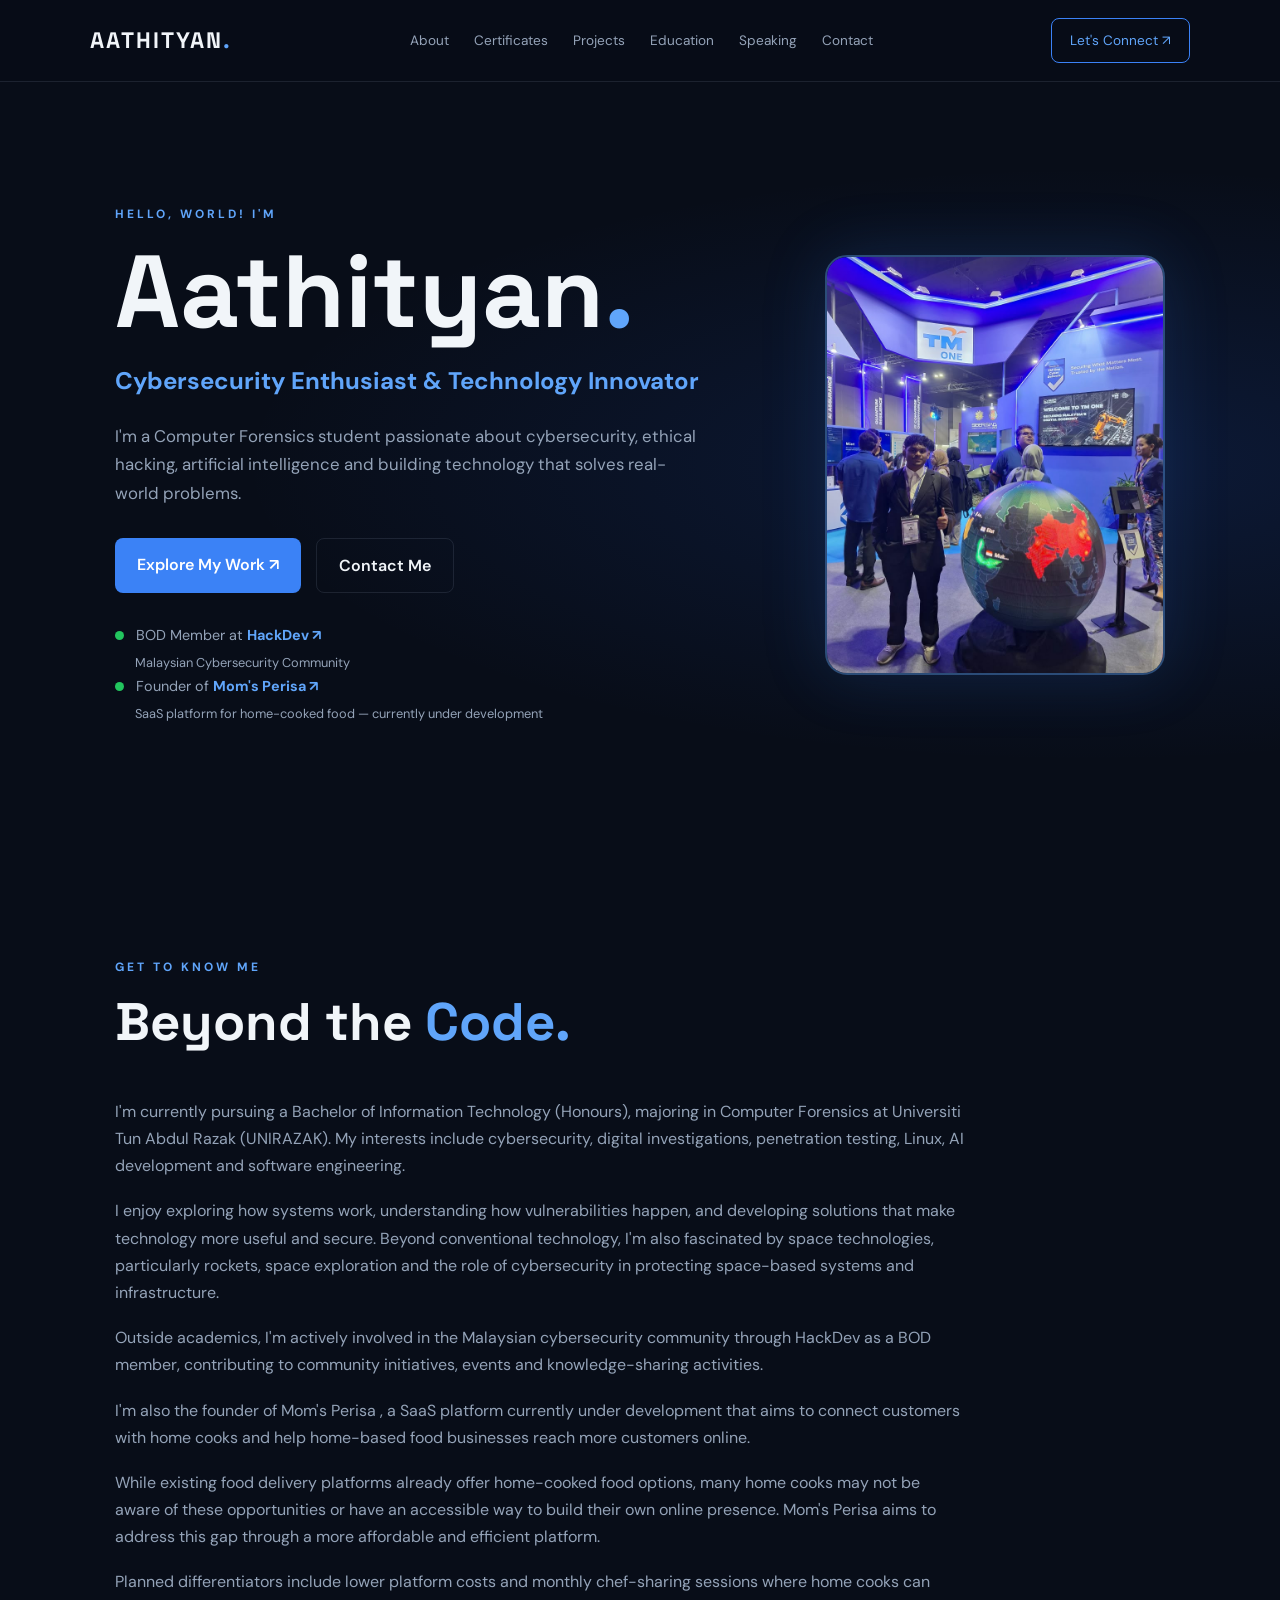
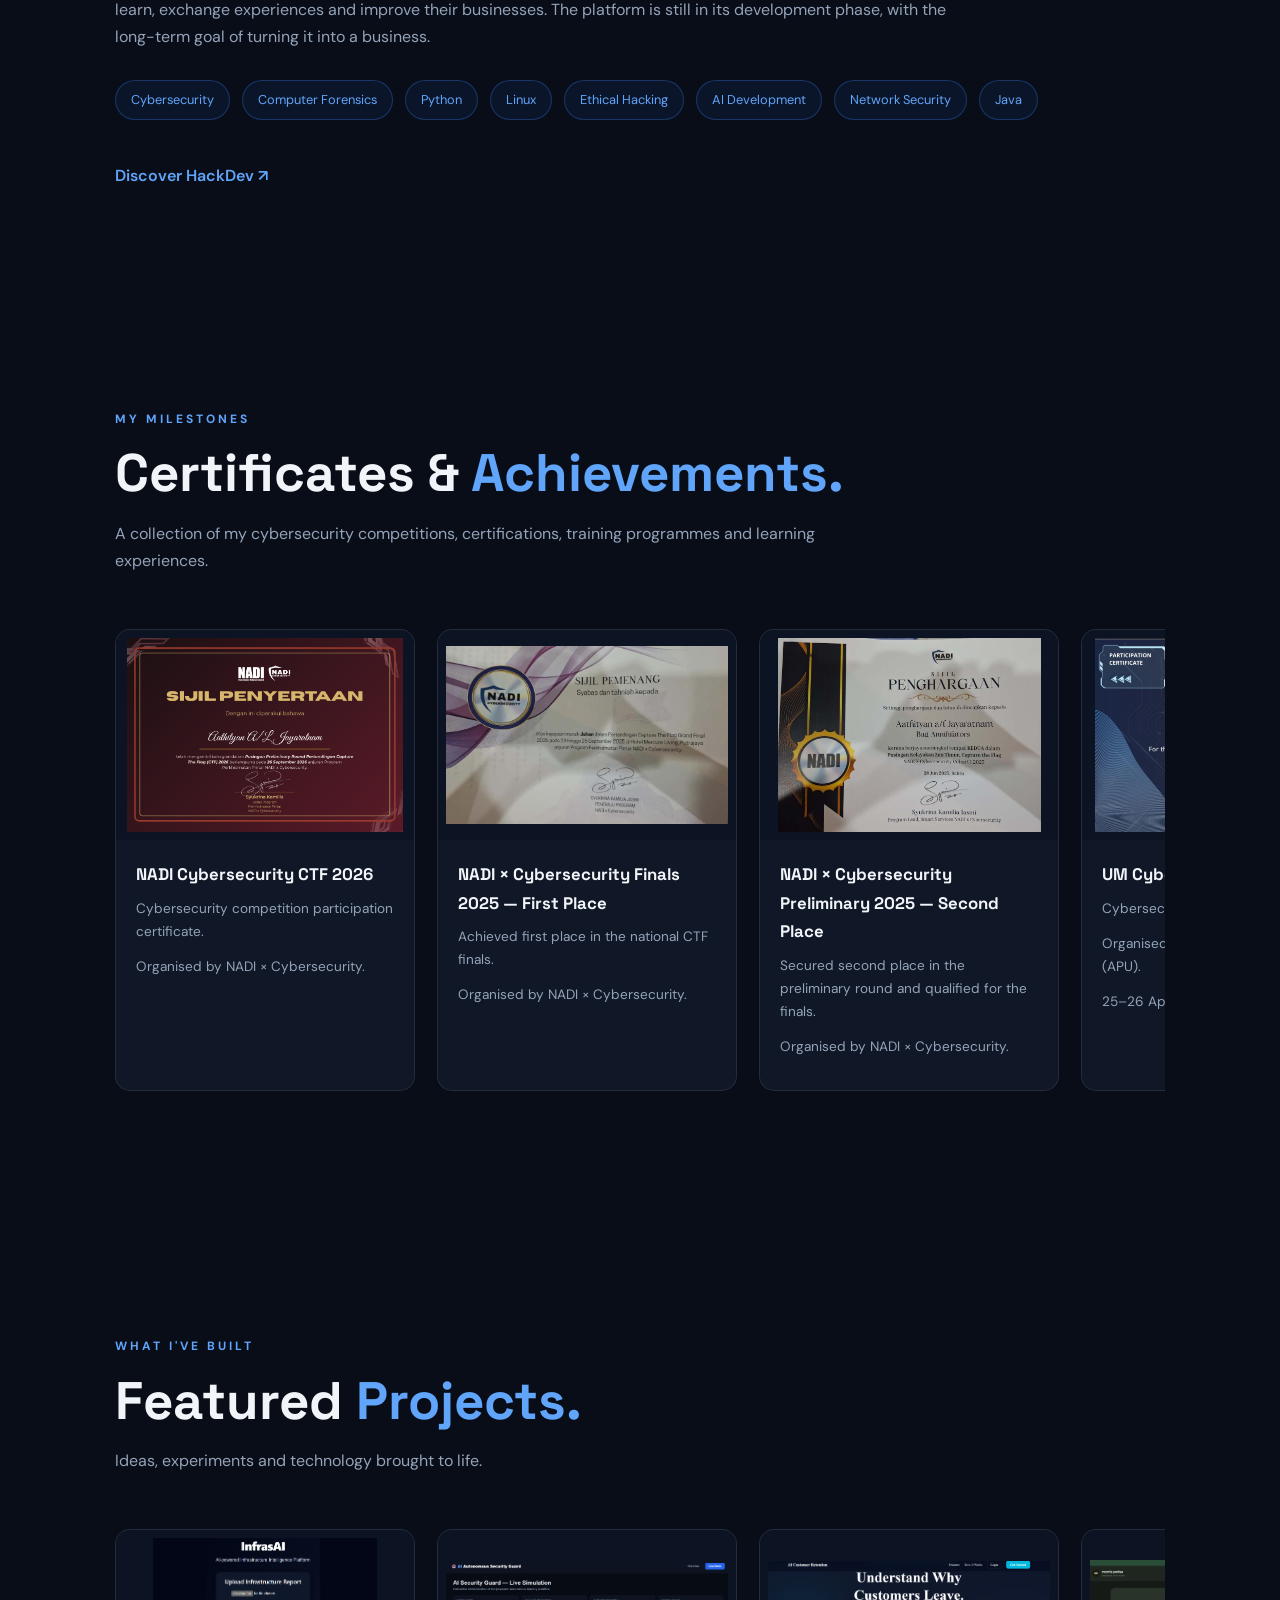
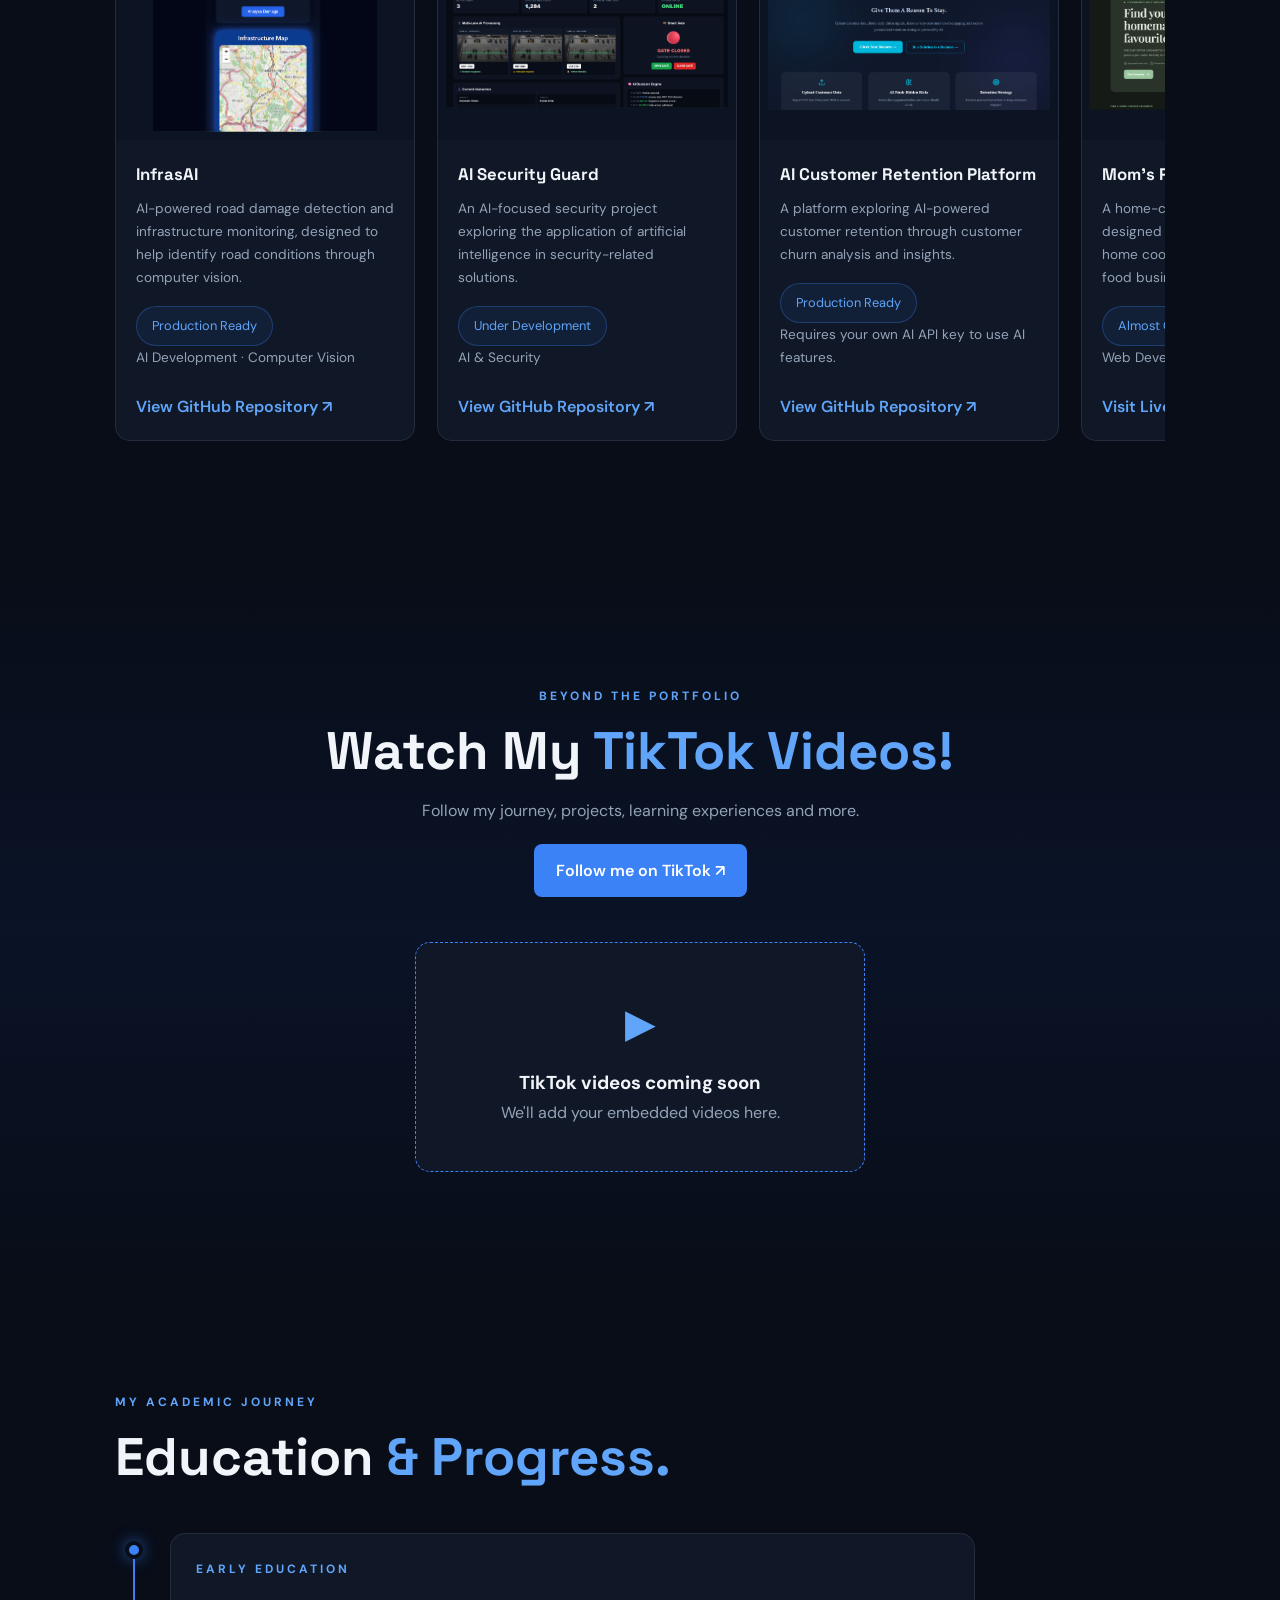
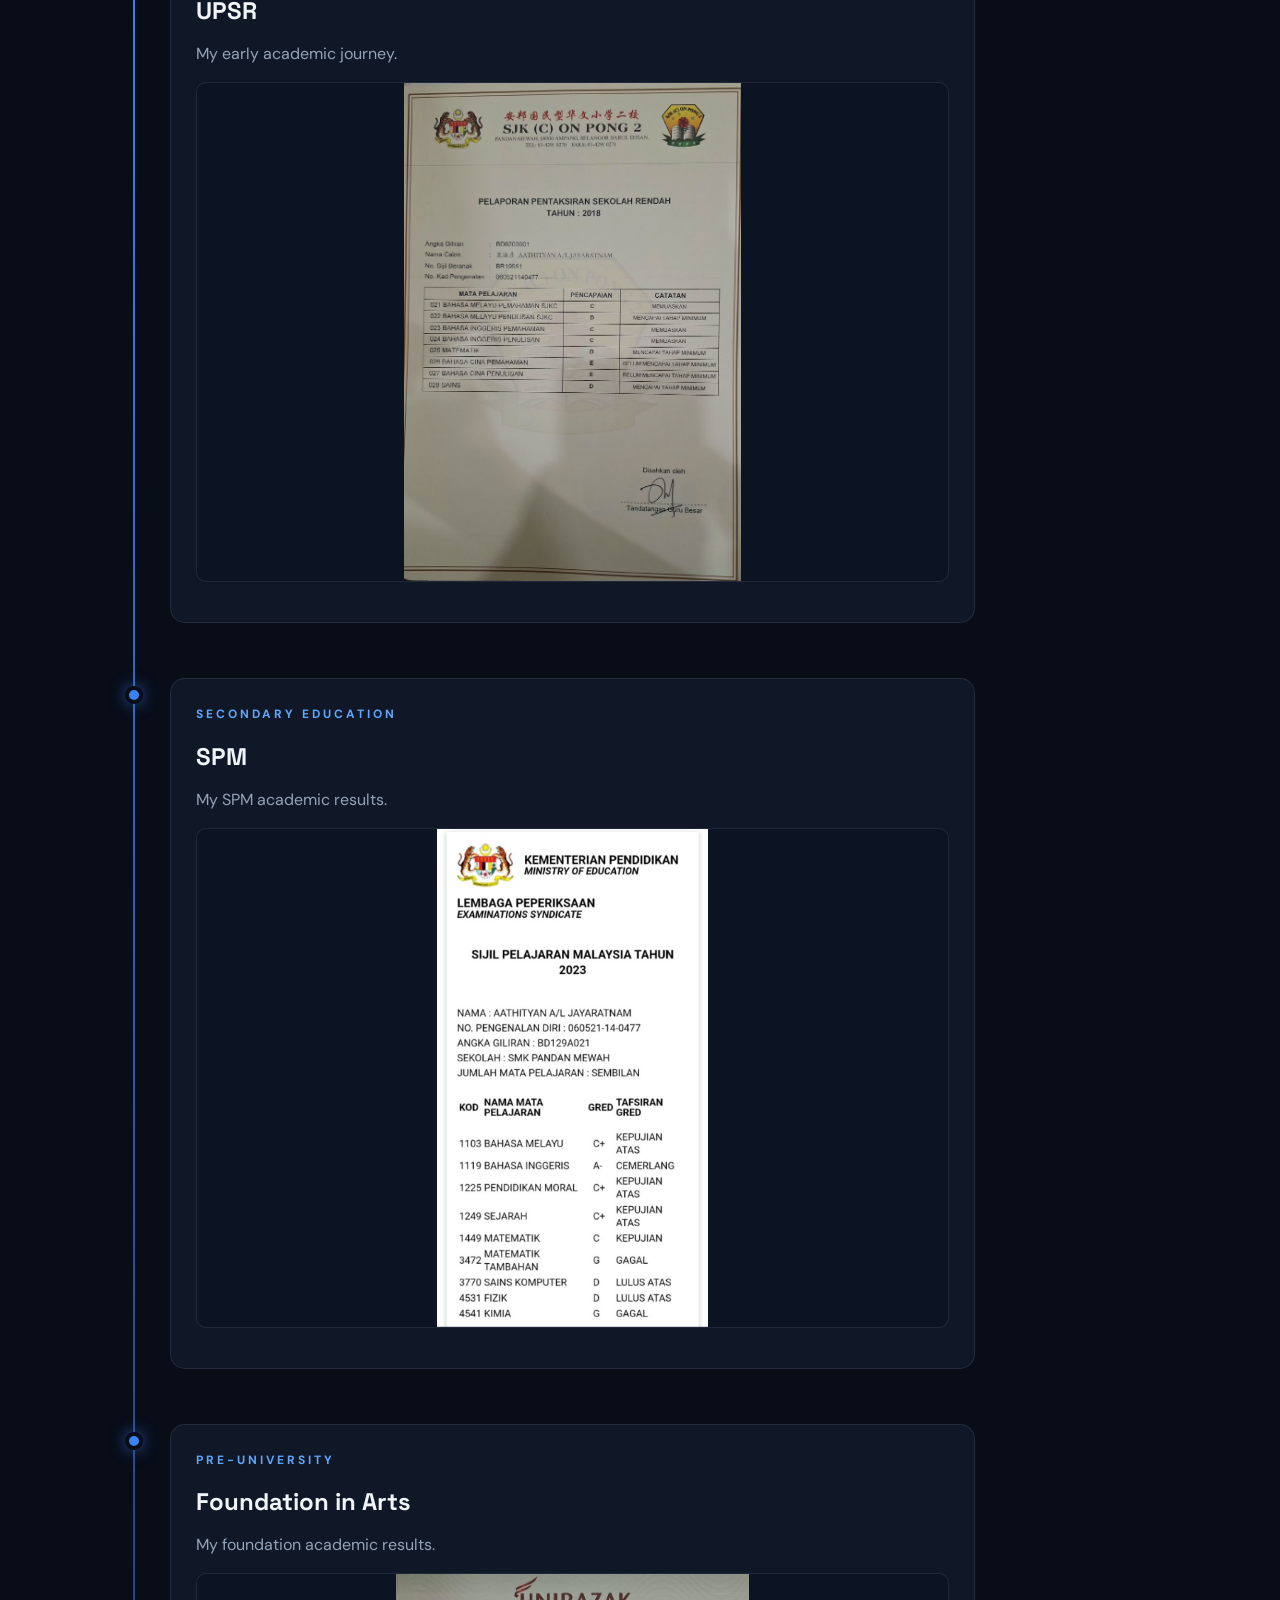
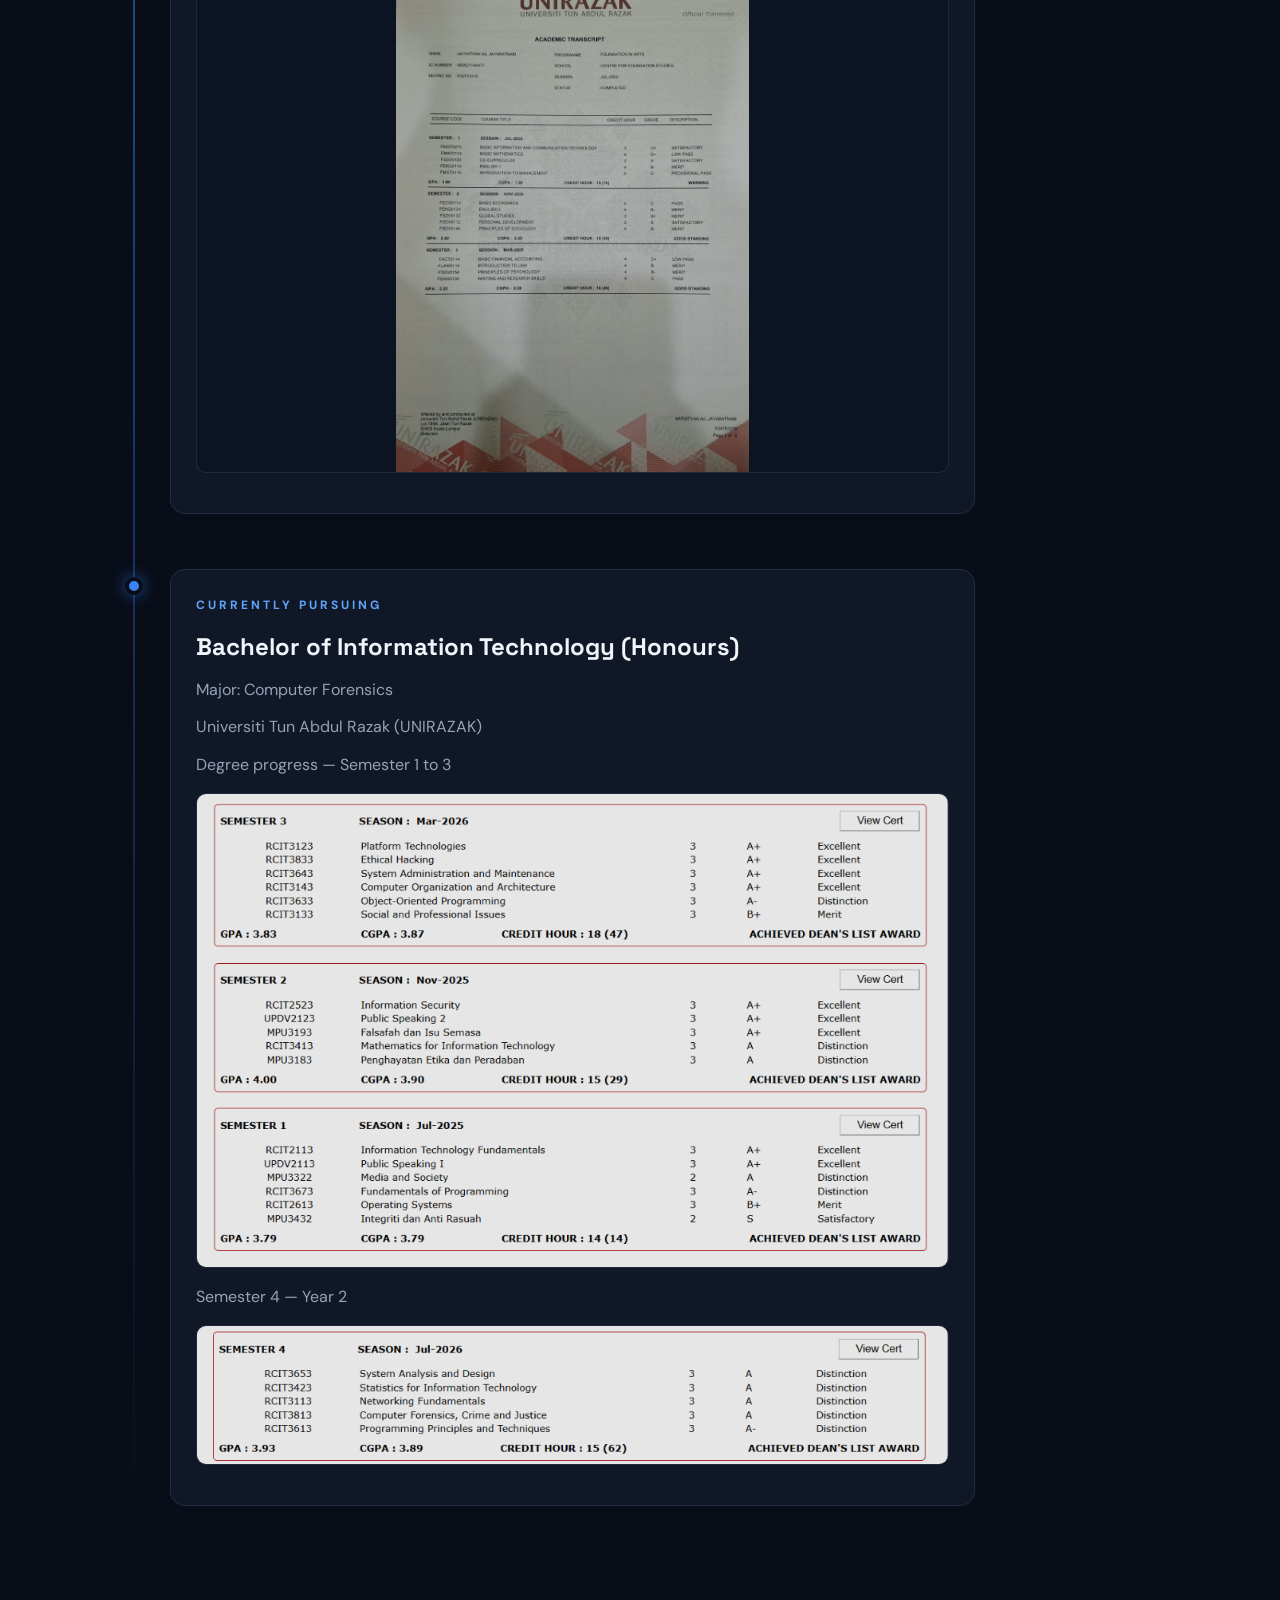
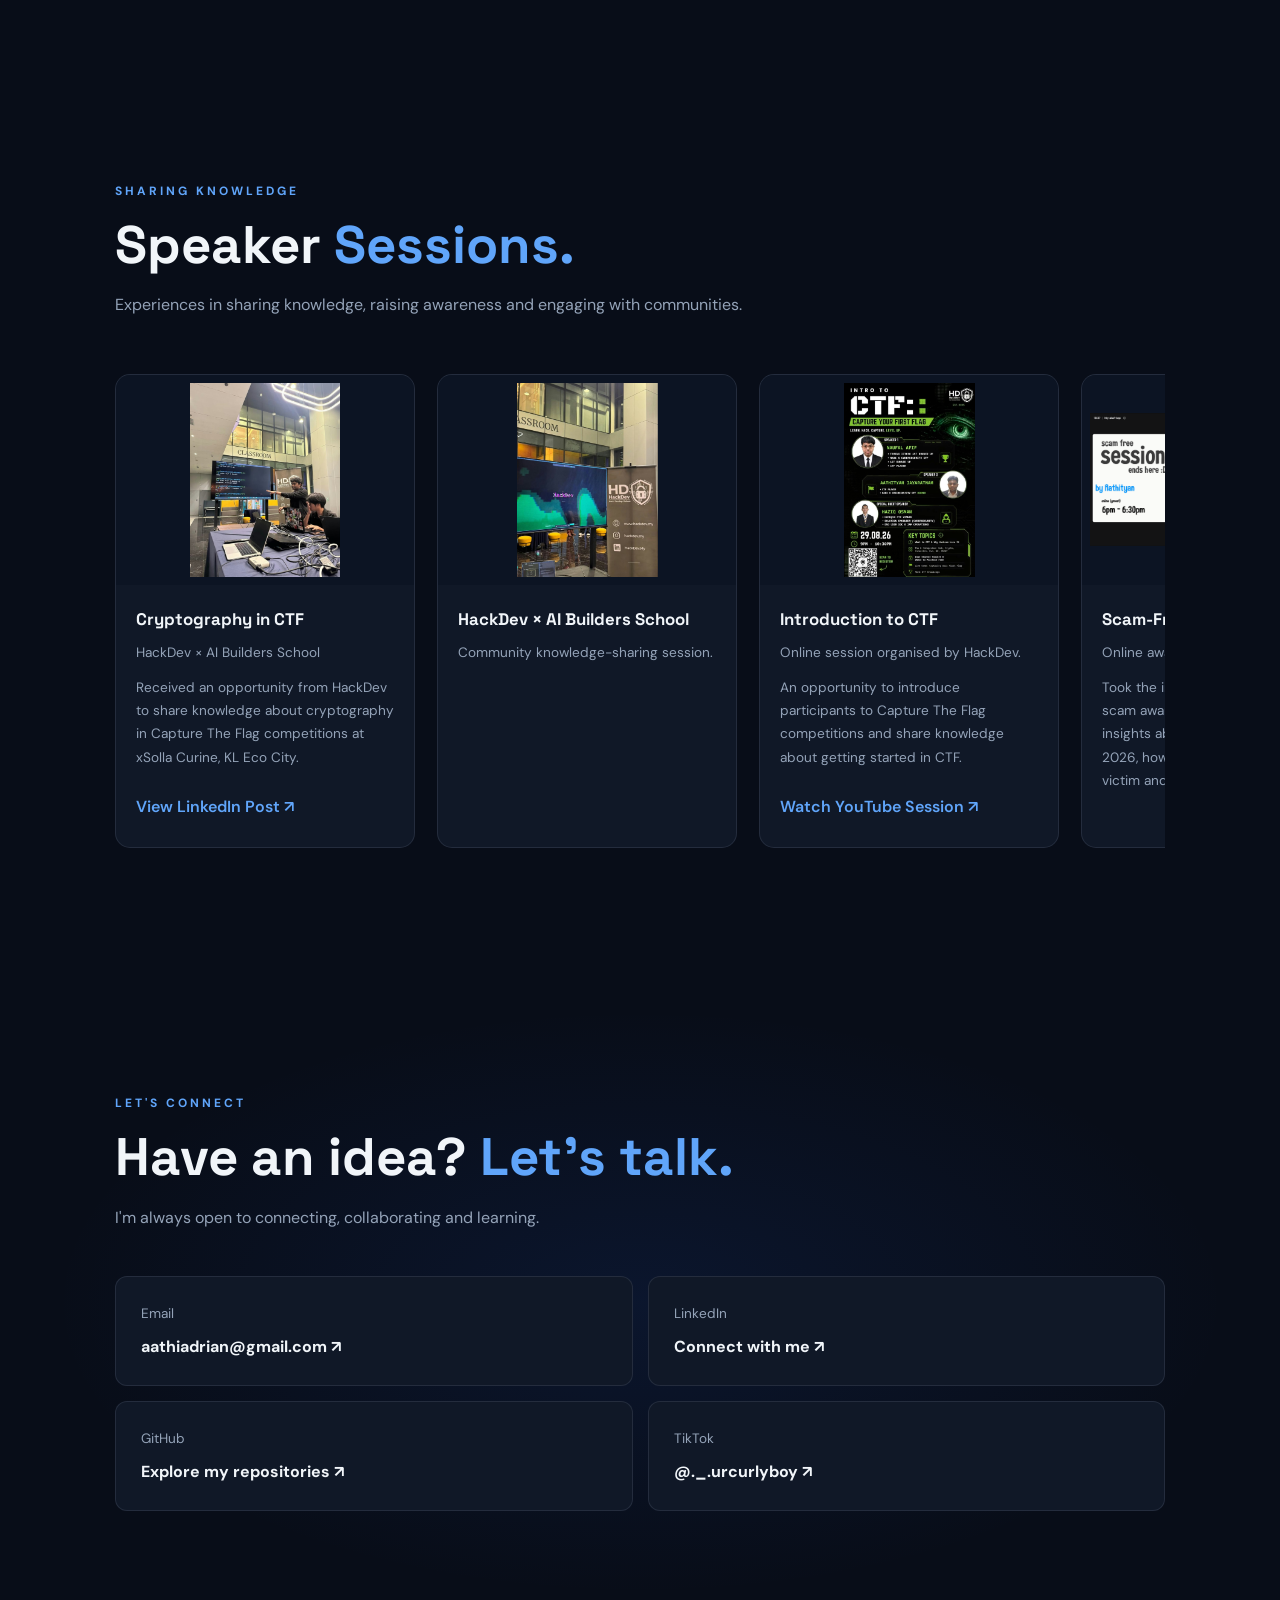
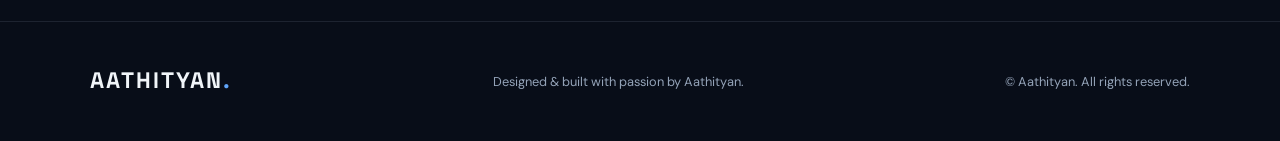
==== index.html @ 8df763b6 "Initial portfolio website" ====
<!DOCTYPE html>
<html lang="en">
<head>
    <meta charset="UTF-8">
    <meta name="viewport" content="width=device-width, initial-scale=1.0">
    <meta name="description" content="Aathityan's personal portfolio — Cybersecurity, Computer Forensics, AI Innovation and Technology.">
    <meta name="author" content="Aathityan">
    <title>Aathityan | Cybersecurity & Technology</title>
    <link rel="stylesheet" href="style.css">
</head>

<body>

<!-- NAVIGATION -->
<header class="navbar">
    <a href="#home" class="logo">AATHITYAN<span>.</span></a>

    <nav>
        <a href="#about">About</a>
        <a href="#certificates">Certificates</a>
        <a href="#projects">Projects</a>
        <a href="#education">Education</a>
        <a href="#speaking">Speaking</a>
        <a href="#contact">Contact</a>
    </nav>

    <a href="#contact" class="nav-button">Let's Connect ↗</a>
</header>

<main>

<!-- HERO SECTION -->
<section id="home" class="hero section">
    <div class="hero-content">
        <p class="eyebrow">HELLO, WORLD! I'M</p>

        <h1>Aathityan<span>.</span></h1>

        <h2>Cybersecurity Enthusiast & Technology Innovator</h2>

        <p class="hero-description">
            I'm a Computer Forensics student passionate about
            cybersecurity, ethical hacking, artificial intelligence
            and building technology that solves real-world problems.
        </p>

        <div class="hero-buttons">
            <a href="#projects" class="button primary">Explore My Work ↗</a>
            <a href="#contact" class="button secondary">Contact Me</a>
        </div>

        <div class="hero-role">
            <span class="status-dot"></span>
            BOD Member at
            <a href="https://hackdev.my/" target="_blank" rel="noopener noreferrer">
                HackDev ↗
            </a>
            <span class="role-description">
                Malaysian Cybersecurity Community
            </span>
        </div>

        <div class="hero-role">
            <span class="status-dot"></span>
            Founder of
            <a href="https://moms-perisa.aathiadrian.workers.dev/"
               target="_blank" rel="noopener noreferrer">
                Mom's Perisa ↗
            </a>
            <span class="role-description">
                SaaS platform for home-cooked food — currently under development
            </span>
        </div>
    </div>

    <div class="hero-image">
        <img
            src="face%20picture/face%20picture.jpeg"
            alt="Portrait of Aathityan"
        >
    </div>
</section>


<!-- ABOUT SECTION -->
<section id="about" class="section">
    <div class="section-heading">
        <p class="eyebrow">GET TO KNOW ME</p>
        <h2>Beyond the <span>Code.</span></h2>
    </div>

    <div class="about-content">
        <p>
            I'm currently pursuing a Bachelor of Information Technology
            (Honours), majoring in Computer Forensics at Universiti Tun
            Abdul Razak (UNIRAZAK). My interests include cybersecurity,
            digital investigations, penetration testing, Linux,
            AI development and software engineering.
        </p>

        <p>
            I enjoy exploring how systems work, understanding how
            vulnerabilities happen, and developing solutions that make
            technology more useful and secure. Beyond conventional
            technology, I'm also fascinated by space technologies,
            particularly rockets, space exploration and the role of
            cybersecurity in protecting space-based systems and
            infrastructure.
        </p>

        <p>
            Outside academics, I'm actively involved in the Malaysian
            cybersecurity community through HackDev as a BOD member,
            contributing to community initiatives, events and
            knowledge-sharing activities.
        </p>

        <p>
            I'm also the founder of
            <a href="https://moms-perisa.aathiadrian.workers.dev/"
               target="_blank" rel="noopener noreferrer">
                Mom's Perisa
            </a>,
            a SaaS platform currently under development that aims to
            connect customers with home cooks and help home-based food
            businesses reach more customers online.
        </p>

        <p>
            While existing food delivery platforms already offer
            home-cooked food options, many home cooks may not be aware
            of these opportunities or have an accessible way to build
            their own online presence. Mom's Perisa aims to address
            this gap through a more affordable and efficient platform.
        </p>

        <p>
            Planned differentiators include lower platform costs and
            monthly chef-sharing sessions where home cooks can learn,
            exchange experiences and improve their businesses.
            The platform is still in its development phase, with the
            long-term goal of turning it into a business.
        </p>
    </div>

    <div class="skills">
        <span>Cybersecurity</span>
        <span>Computer Forensics</span>
        <span>Python</span>
        <span>Linux</span>
        <span>Ethical Hacking</span>
        <span>AI Development</span>
        <span>Network Security</span>
        <span>Java</span>
    </div>

    <a href="https://hackdev.my/" target="_blank"
       rel="noopener noreferrer" class="text-link">
        Discover HackDev ↗
    </a>
</section>


<!-- CERTIFICATES -->
<section id="certificates" class="section">
    <div class="section-heading">
        <p class="eyebrow">MY MILESTONES</p>
        <h2>Certificates & <span>Achievements.</span></h2>
        <p>
            A collection of my cybersecurity competitions,
            certifications, training programmes and learning experiences.
        </p>
    </div>

    <div class="horizontal-track" id="certificate-track">

        <article class="image-card">
            <img src="certificate%20picture/NADI%20Cybersecurity%20CTF%202026.png"
                 alt="NADI Cybersecurity CTF 2026 certificate">
            <div class="card-info">
                <h3>NADI Cybersecurity CTF 2026</h3>
                <p>Cybersecurity competition participation certificate.</p>
                <p>Organised by NADI × Cybersecurity.</p>
            </div>
        </article>

        <article class="image-card">
            <img src="certificate%20picture/CTF%20Finals%20tempat%20Pertama.jpg"
                 alt="NADI Cybersecurity CTF Finals First Place certificate">
            <div class="card-info">
                <h3>NADI × Cybersecurity Finals 2025 — First Place</h3>
                <p>Achieved first place in the national CTF finals.</p>
                <p>Organised by NADI × Cybersecurity.</p>
            </div>
        </article>

        <article class="image-card">
            <img src="certificate%20picture/CTF%20Tempat%20Kedua.jpg"
                 alt="NADI Cybersecurity CTF Preliminary Second Place certificate">
            <div class="card-info">
                <h3>NADI × Cybersecurity Preliminary 2025 — Second Place</h3>
                <p>Secured second place in the preliminary round and qualified for the finals.</p>
                <p>Organised by NADI × Cybersecurity.</p>
            </div>
        </article>

        <article class="image-card">
            <img src="certificate%20picture/UM%20Cysec%20Summit%202026.jpeg"
                 alt="UM Cybersecurity Summit 2026 certificate">
            <div class="card-info">
                <h3>UM Cybersecurity Summit 2026</h3>
                <p>Cybersecurity event participation.</p>
                <p>Organised by Asia Pacific University (APU).</p>
                <p>25–26 April 2026.</p>
            </div>
        </article>

        <article class="image-card">
            <img src="certificate%20picture/HTB%20CTF%202025.png"
                 alt="Hack The Box CTF 2025 certificate">
            <div class="card-info">
                <h3>HTB CTF 2025</h3>
                <p>Participated in the Hack The Box Capture The Flag competition.</p>
                <p><strong>288th place out of 1,014 teams.</strong></p>
            </div>
        </article>

        <article class="image-card">
            <img src="certificate%20picture/SOC%20L1.jpeg"
                 alt="TryHackMe SOC Level 1 certificate">
            <div class="card-info">
                <h3>SOC Level 1</h3>
                <p>Security Operations Centre learning and training.</p>
                <p>SOC Level 1 completion certificate — TryHackMe.</p>
            </div>
        </article>

        <article class="image-card">
            <img src="certificate%20picture/OSINT%20Cert.jpeg"
                 alt="OSINT course certificate">
            <div class="card-info">
                <h3>Open-Source Intelligence (OSINT)</h3>
                <p>OSINT course completion certificate.</p>
                <p>4–5 October 2025.</p>
            </div>
        </article>

        <article class="image-card">
            <img src="certificate%20picture/Java%20Cert.jpeg"
                 alt="Java course completion certificate">
            <div class="card-info">
                <h3>Java Certificate</h3>
                <p>Java programming and software development.</p>
                <p>Course completion — Coursera.</p>
            </div>
        </article>

        <article class="image-card">
            <img src="certificate%20picture/google%20cert.png"
                 alt="Google Fundamentals of Cybersecurity certificate">
            <div class="card-info">
                <h3>Google Fundamentals of Cybersecurity</h3>
                <p>Professional cybersecurity learning achievement.</p>
                <p>Course completion — Coursera.</p>
            </div>
        </article>

        <article class="image-card">
            <img src="certificate%20picture/0xCynx%20APU.jpeg"
                 alt="0xCynx APU certificate">
            <div class="card-info">
                <h3>0xCynx APU</h3>
                <p>Cybersecurity event participation certificate.</p>
                <p>Organised by Asia Pacific University (APU).</p>
            </div>
        </article>

        <article class="image-card">
            <img src="certificate%20picture/0xFunCTF.jpeg"
                 alt="0xFunCTF certificate">
            <div class="card-info">
                <h3>0xFunCTF</h3>
                <p>Capture The Flag event participation certificate.</p>
                <p>Organised by Asia Pacific University (APU).</p>
            </div>
        </article>

        <article class="image-card">
            <img src="certificate%20picture/Eschaton%20CTF.jpeg"
                 alt="Eschaton CTF certificate">
            <div class="card-info">
                <h3>Eschaton CTF</h3>
                <p>Participation in an international Capture The Flag competition.</p>
                <p>Certificate of participation.</p>
            </div>
        </article>

        <article class="image-card">
            <img src="certificate%20picture/On%20Demand%20%28%20masa%20depan%20siber%20%29.png"
                 alt="Masa Depan Siber certificate">
            <div class="card-info">
                <h3>Masa Depan Siber</h3>
                <p>A programme exploring the future of cybersecurity,
                   career opportunities and getting started in the field.</p>
                <p>Organised by NADI × Cybersecurity.</p>
                <p>Certificate of participation.</p>
            </div>
        </article>

        <article class="image-card">
            <img src="certificate%20picture/program%20siri%20siber%20hygiene.png"
                 alt="Siri Siber Hygiene certificate">
            <div class="card-info">
                <h3>Siri Siber Hygiene</h3>
                <p>Cybersecurity awareness and digital hygiene programme.</p>
                <p>Certificate of participation.</p>
            </div>
        </article>

        <article class="image-card">
            <img src="certificate%20picture/Record%20breaking%20contribution.png"
                 alt="Record Breaking Contribution certificate">
            <div class="card-info">
                <h3>Record-Breaking Contribution</h3>
                <p>Recognition for contributing to a record-breaking initiative.</p>
                <p>Organised by AI Malaysia Takeover 2026.</p>
            </div>
        </article>

    </div>
</section>


<!-- PROJECTS -->
<section id="projects" class="section">
    <div class="section-heading">
        <p class="eyebrow">WHAT I'VE BUILT</p>
        <h2>Featured <span>Projects.</span></h2>
        <p>Ideas, experiments and technology brought to life.</p>
    </div>

    <div class="horizontal-track">

        <article class="image-card">
            <img src="projects%20picture/InfrasAI.png"
                 alt="InfrasAI project">
            <div class="card-info">
                <h3>InfrasAI</h3>
                <p>
                    AI-powered road damage detection and infrastructure
                    monitoring, designed to help identify road conditions
                    through computer vision.
                </p>
                <span class="project-tag">Production Ready</span>
                <p>AI Development · Computer Vision</p>
                <a href="https://github.com/Yan0521-dot/InfrasAI"
                   target="_blank" rel="noopener noreferrer"
                   class="text-link">
                    View GitHub Repository ↗
                </a>
            </div>
        </article>

        <article class="image-card">
            <img src="projects%20picture/Ai%20security%20Guard.png"
                 alt="AI Security Guard project">
            <div class="card-info">
                <h3>AI Security Guard</h3>
                <p>
                    An AI-focused security project exploring the
                    application of artificial intelligence in
                    security-related solutions.
                </p>
                <span class="project-tag">Under Development</span>
                <p>AI & Security</p>
                <a href="https://github.com/Yan0521-dot/AI-Autonomous-Security-Guard"
                   target="_blank" rel="noopener noreferrer"
                   class="text-link">
                    View GitHub Repository ↗
                </a>
            </div>
        </article>

        <article class="image-card">
            <img src="projects%20picture/Ai%20Customer%20Retention%20Platform.png"
                 alt="AI Customer Retention Platform">
            <div class="card-info">
                <h3>AI Customer Retention Platform</h3>
                <p>
                    A platform exploring AI-powered customer retention
                    through customer churn analysis and insights.
                </p>
                <span class="project-tag">Production Ready</span>
                <p>Requires your own AI API key to use AI features.</p>
                <a href="https://github.com/Yan0521-dot/ai-customer-retention-platform"
                   target="_blank" rel="noopener noreferrer"
                   class="text-link">
                    View GitHub Repository ↗
                </a>
            </div>
        </article>

        <article class="image-card">
            <img src="projects%20picture/Moms%20Perisa.png"
                 alt="Mom's Perisa project">
            <div class="card-info">
                <h3>Mom's Perisa</h3>
                <p>
                    A home-cooked food marketplace designed to connect
                    customers with home cooks and support home-based
                    food businesses.
                </p>
                <span class="project-tag">Almost Complete</span>
                <p>Web Development · SaaS</p>
                <a href="https://moms-perisa.aathiadrian.workers.dev/"
                   target="_blank" rel="noopener noreferrer"
                   class="text-link">
                    Visit Live Platform ↗
                </a>
            </div>
        </article>

        <article class="image-card">
            <div class="document-preview">PDF DOCUMENT</div>
            <div class="card-info">
                <h3>DDoS Attack & Firewall Mitigation</h3>
                <p>
                    A technical project documenting DDoS attacks,
                    network security concepts and firewall mitigation.
                </p>
                <span class="project-tag">Network Security</span>
                <a href="projects%20picture/ddos%20attack%20and%20firewall%20mitigation.%20by%20yan.pdf"
                   target="_blank" rel="noopener noreferrer"
                   class="text-link">
                    View Document ↗
                </a>
            </div>
        </article>

    </div>
</section>


<!-- TIKTOK -->
<section id="tiktok" class="section tiktok-section">
    <div class="section-heading">
        <p class="eyebrow">BEYOND THE PORTFOLIO</p>
        <h2>Watch My <span>TikTok Videos!</span></h2>
        <p>Follow my journey, projects, learning experiences and more.</p>

        <a href="https://www.tiktok.com/@._.urcurlyboy"
           target="_blank" rel="noopener noreferrer"
           class="button primary">
            Follow me on TikTok ↗
        </a>
    </div>

    <div class="tiktok-grid" id="tiktok-videos">
        <div class="tiktok-placeholder">
            <span>▶</span>
            <h3>TikTok videos coming soon</h3>
            <p>We'll add your embedded videos here.</p>
        </div>
    </div>
</section>


<!-- EDUCATION -->
<section id="education" class="section">
    <div class="section-heading">
        <p class="eyebrow">MY ACADEMIC JOURNEY</p>
        <h2>Education <span>& Progress.</span></h2>
    </div>

    <div class="timeline">

        <article class="timeline-item">
            <div class="timeline-dot"></div>
            <div class="timeline-content">
                <p class="eyebrow">EARLY EDUCATION</p>
                <h3>UPSR</h3>
                <p>My early academic journey.</p>
                <img src="Education%20Progress/UPSR%20grades.jpeg"
                     alt="UPSR grades">
            </div>
        </article>

        <article class="timeline-item">
            <div class="timeline-dot"></div>
            <div class="timeline-content">
                <p class="eyebrow">SECONDARY EDUCATION</p>
                <h3>SPM</h3>
                <p>My SPM academic results.</p>
                <img src="Education%20Progress/SPM%20Grades.png"
                     alt="SPM grades">
            </div>
        </article>

        <article class="timeline-item">
            <div class="timeline-dot"></div>
            <div class="timeline-content">
                <p class="eyebrow">PRE-UNIVERSITY</p>
                <h3>Foundation in Arts</h3>
                <p>My foundation academic results.</p>
                <img src="Education%20Progress/Foundation%20grades.jpeg"
                     alt="Foundation grades">
            </div>
        </article>

        <article class="timeline-item">
            <div class="timeline-dot"></div>
            <div class="timeline-content">
                <p class="eyebrow">CURRENTLY PURSUING</p>
                <h3>Bachelor of Information Technology (Honours)</h3>
                <p>Major: Computer Forensics</p>
                <p>Universiti Tun Abdul Razak (UNIRAZAK)</p>
                <p>Degree progress — Semester 1 to 3</p>
                <img src="Education%20Progress/Sem%201%20-3%20deg.png"
                     alt="Degree semesters 1 to 3 results">
                <p>Semester 4 — Year 2</p>
                <img src="Education%20Progress/Sem%204%20%28%20yr%202%20%29.png"
                     alt="Degree semester 4 progress">
            </div>
        </article>

    </div>
</section>


<!-- SPEAKER SESSIONS -->
<section id="speaking" class="section">
    <div class="section-heading">
        <p class="eyebrow">SHARING KNOWLEDGE</p>
        <h2>Speaker <span>Sessions.</span></h2>
        <p>
            Experiences in sharing knowledge, raising awareness
            and engaging with communities.
        </p>
    </div>

    <div class="horizontal-track">

        <article class="image-card">
            <img src="speaker%20session/cryptography%20in%20CTF%20%28Hackdev%20x%20Ai%20Builders%20School%20%29.jpeg"
                 alt="Cryptography in CTF session">
            <div class="card-info">
                <h3>Cryptography in CTF</h3>
                <p>HackDev × AI Builders School</p>
                <p>
                    Received an opportunity from HackDev to share
                    knowledge about cryptography in Capture The Flag
                    competitions at xSolla Curine, KL Eco City.
                </p>
                <a href="https://lnkd.in/p/gzK___3D"
                   target="_blank" rel="noopener noreferrer"
                   class="text-link">
                    View LinkedIn Post ↗
                </a>
            </div>
        </article>

        <article class="image-card">
            <img src="speaker%20session/Hackdev%20x%20Ai%20Builder%20School.jpeg"
                 alt="HackDev and AI Builders School session">
            <div class="card-info">
                <h3>HackDev × AI Builders School</h3>
                <p>Community knowledge-sharing session.</p>
            </div>
        </article>

        <article class="image-card">
            <img src="speaker%20session/Intro%20to%20CTF%20%28%20Online%20%29.jpeg"
                 alt="Introduction to CTF online session">
            <div class="card-info">
                <h3>Introduction to CTF</h3>
                <p>Online session organised by HackDev.</p>
                <p>
                    An opportunity to introduce participants to
                    Capture The Flag competitions and share knowledge
                    about getting started in CTF.
                </p>
                <a href="https://youtu.be/bYSGMLBQRtk?si=9DRYkhsDu4yK9gC0"
                   target="_blank" rel="noopener noreferrer"
                   class="text-link">
                    Watch YouTube Session ↗
                </a>
            </div>
        </article>

        <article class="image-card">
            <img src="speaker%20session/scam%20free%20session%20%28online%29.png"
                 alt="Scam-Free online awareness session">
            <div class="card-info">
                <h3>Scam-Free Session</h3>
                <p>Online awareness session.</p>
                <p>
                    Took the initiative to organise an online scam
                    awareness programme, sharing insights about
                    AI-powered scams in 2026, how to identify them,
                    avoid falling victim and respond appropriately.
                </p>
            </div>
        </article>

        <article class="image-card">
            <img src="speaker%20session/scam%20free%20session%20%28physical%29.jpeg"
                 alt="Scam-Free physical awareness session">
            <div class="card-info">
                <h3>Scam-Free Session</h3>
                <p>Physical awareness session at UNIRAZAK.</p>
                <p>
                    Took the initiative to conduct a physical scam
                    awareness programme, sharing knowledge about
                    AI-powered scams in 2026, scam prevention
                    and appropriate responses.
                </p>
            </div>
        </article>

    </div>
</section>


<!-- CONTACT -->
<section id="contact" class="section contact-section">
    <div class="section-heading">
        <p class="eyebrow">LET'S CONNECT</p>
        <h2>Have an idea? <span>Let's talk.</span></h2>
        <p>I'm always open to connecting, collaborating and learning.</p>
    </div>

    <div class="contact-links">

        <a href="mailto:aathiadrian@gmail.com" class="contact-card">
            <span>Email</span>
            <strong>aathiadrian@gmail.com ↗</strong>
        </a>

        <a href="https://www.linkedin.com/in/aathityan-jayaratnam-134304288/"
           target="_blank" rel="noopener noreferrer" class="contact-card">
            <span>LinkedIn</span>
            <strong>Connect with me ↗</strong>
        </a>

        <a href="https://github.com/Yan0521-dot"
           target="_blank" rel="noopener noreferrer" class="contact-card">
            <span>GitHub</span>
            <strong>Explore my repositories ↗</strong>
        </a>

        <a href="https://www.tiktok.com/@._.urcurlyboy"
           target="_blank" rel="noopener noreferrer" class="contact-card">
            <span>TikTok</span>
            <strong>@._.urcurlyboy ↗</strong>
        </a>

    </div>
</section>

</main>


<!-- FOOTER -->
<footer>
    <a href="#home" class="logo">AATHITYAN<span>.</span></a>
    <p>Designed & built with passion by Aathityan.</p>
    <p>© <span id="year"></span> Aathityan. All rights reserved.</p>
</footer>

<script src="script.js"></script>

</body>
</html>
---- style.css ----
/* =========================================
   AATHITYAN PORTFOLIO
   Dark Cybersecurity / Technology Theme
========================================= */

@import url('https://fonts.googleapis.com/css2?family=DM+Sans:wght@400;500;600;700&family=Space+Grotesk:wght@400;500;600;700&display=swap');

:root {
    --background: #080d18;
    --surface: #101827;
    --surface-light: #172338;
    --primary: #3b82f6;
    --primary-light: #60a5fa;
    --text: #f1f5f9;
    --muted: #94a3b8;
    --border: rgba(148, 163, 184, 0.15);
}

* {
    margin: 0;
    padding: 0;
    box-sizing: border-box;
    scroll-behavior: smooth;
}

body {
    background: var(--background);
    color: var(--text);
    font-family: 'DM Sans', sans-serif;
    line-height: 1.7;
    overflow-x: hidden;
}

a {
    color: inherit;
    text-decoration: none;
}

img {
    display: block;
    max-width: 100%;
}

::selection {
    background: var(--primary);
    color: white;
}

/* NAVIGATION */

.navbar {
    position: sticky;
    top: 0;
    z-index: 1000;
    display: flex;
    justify-content: space-between;
    align-items: center;
    padding: 18px 7%;
    background: rgba(8, 13, 24, 0.9);
    backdrop-filter: blur(18px);
    border-bottom: 1px solid var(--border);
}

.logo {
    font-family: 'Space Grotesk', sans-serif;
    font-size: 1.4rem;
    font-weight: 700;
    letter-spacing: 2px;
}

.logo span,
.hero h1 span,
.section-heading h2 span {
    color: var(--primary-light);
}

.navbar nav {
    display: flex;
    gap: 25px;
}

.navbar nav a {
    color: var(--muted);
    font-size: 0.85rem;
    transition: 0.3s;
}

.navbar nav a:hover {
    color: var(--primary-light);
}

.nav-button {
    padding: 10px 18px;
    border: 1px solid var(--primary);
    border-radius: 8px;
    color: var(--primary-light);
    font-size: 0.85rem;
    transition: 0.3s;
}

.nav-button:hover {
    background: var(--primary);
    color: white;
}

/* GENERAL SECTIONS */

.section {
    padding: 110px 9%;
    scroll-margin-top: 75px;
}

.section-heading {
    max-width: 750px;
    margin-bottom: 45px;
}

.eyebrow {
    color: var(--primary-light);
    font-size: 0.75rem;
    font-weight: 700;
    letter-spacing: 3px;
    margin-bottom: 12px;
}

.section-heading h2 {
    font-family: 'Space Grotesk', sans-serif;
    font-size: clamp(2rem, 5vw, 3.3rem);
    line-height: 1.2;
    margin-bottom: 15px;
}

.section-heading > p:not(.eyebrow) {
    color: var(--muted);
}

/* HERO */

.hero {
    min-height: 85vh;
    display: flex;
    align-items: center;
    justify-content: space-between;
    gap: 60px;
    background:
        radial-gradient(ellipse at 85% 50%, rgba(37, 99, 235, 0.15), transparent 55%);
}

.hero-content {
    flex: 1;
    max-width: 680px;
}

.hero h1 {
    font-family: 'Space Grotesk', sans-serif;
    font-size: clamp(3.5rem, 8vw, 6.5rem);
    line-height: 1.1;
    margin: 12px 0;
}

.hero h2 {
    font-size: clamp(1.1rem, 2vw, 1.5rem);
    color: var(--primary-light);
    margin-bottom: 20px;
}

.hero-description {
    color: var(--muted);
    max-width: 590px;
    font-size: 1.05rem;
}

.hero-buttons {
    display: flex;
    gap: 15px;
    margin: 30px 0;
    flex-wrap: wrap;
}

.button {
    display: inline-block;
    padding: 13px 22px;
    border-radius: 8px;
    font-weight: 600;
    transition: 0.3s;
}

.button:hover {
    transform: translateY(-3px);
}

.button.primary {
    background: var(--primary);
    color: white;
}

.button.primary:hover {
    background: #2563eb;
    box-shadow: 0 8px 25px rgba(59, 130, 246, 0.3);
}

.button.secondary {
    border: 1px solid var(--border);
    color: var(--text);
}

.button.secondary:hover {
    border-color: var(--primary);
}

.hero-role {
    color: var(--muted);
    font-size: 0.9rem;
}

.hero-role a {
    color: var(--primary-light);
    font-weight: 700;
}

.status-dot {
    display: inline-block;
    width: 9px;
    height: 9px;
    background: #22c55e;
    border-radius: 50%;
    margin-right: 8px;
}

.role-description {
    display: block;
    margin: 5px 0 0 20px;
    font-size: 0.8rem;
}

.hero-image {
    flex: 0 0 340px;
    height: 420px;
    border-radius: 22px;
    overflow: hidden;
    border: 2px solid rgba(96, 165, 250, 0.4);
    box-shadow: 0 0 65px rgba(59, 130, 246, 0.17);
}

.hero-image img {
    width: 100%;
    height: 100%;
    object-fit: cover;
    object-position: center;
}

/* ABOUT */

.about-content {
    max-width: 850px;
    color: var(--muted);
}

.about-content p {
    margin-bottom: 18px;
}

.skills {
    display: flex;
    flex-wrap: wrap;
    gap: 12px;
    margin: 30px 0;
}

.skills span,
.project-tag {
    display: inline-block;
    padding: 8px 15px;
    border: 1px solid rgba(59, 130, 246, 0.3);
    background: rgba(59, 130, 246, 0.08);
    color: var(--primary-light);
    border-radius: 30px;
    font-size: 0.8rem;
}

.text-link {
    display: inline-block;
    margin-top: 12px;
    color: var(--primary-light);
    font-weight: 600;
}

.text-link:hover {
    color: white;
}

/* HORIZONTAL CARDS */

.horizontal-track {
    display: flex;
    gap: 22px;
    overflow-x: auto;
    padding: 10px 4px 25px;
    scroll-snap-type: x mandatory;
    scrollbar-width: thin;
    scrollbar-color: var(--primary) var(--surface);
}

.horizontal-track::-webkit-scrollbar {
    height: 7px;
}

.horizontal-track::-webkit-scrollbar-track {
    background: var(--surface);
    border-radius: 10px;
}

.horizontal-track::-webkit-scrollbar-thumb {
    background: var(--primary);
    border-radius: 10px;
}

.image-card {
    flex: 0 0 300px;
    background: var(--surface);
    border: 1px solid var(--border);
    border-radius: 15px;
    overflow: hidden;
    scroll-snap-align: start;
    transition: transform 0.3s, border-color 0.3s, box-shadow 0.3s;
}

.image-card:hover {
    transform: translateY(-7px);
    border-color: var(--primary);
    box-shadow: 0 12px 30px rgba(0, 0, 0, 0.25);
}

.image-card > img {
    width: 100%;
    height: 210px;
    object-fit: contain;
    background: #0c1423;
    padding: 8px;
}

.card-info {
    padding: 20px;
}

.card-info h3 {
    font-family: 'Space Grotesk', sans-serif;
    font-size: 1.05rem;
    margin-bottom: 8px;
}

.card-info p {
    color: var(--muted);
    font-size: 0.85rem;
    margin-bottom: 12px;
}

.card-info .project-tag {
    margin-top: 5px;
}

.document-preview {
    height: 210px;
    display: grid;
    place-items: center;
    background: linear-gradient(135deg, #142443, #0c1423);
    color: var(--primary-light);
    font-weight: 700;
    letter-spacing: 3px;
}

/* EDUCATION TIMELINE */

.timeline {
    position: relative;
    max-width: 850px;
    margin-left: 10px;
}

.timeline::before {
    content: '';
    position: absolute;
    left: 8px;
    top: 10px;
    bottom: 15px;
    width: 2px;
    background: linear-gradient(var(--primary), transparent);
}

.timeline-item {
    position: relative;
    padding-left: 45px;
    padding-bottom: 55px;
}

.timeline-dot {
    position: absolute;
    left: 0;
    top: 8px;
    width: 18px;
    height: 18px;
    background: var(--primary);
    border: 4px solid var(--background);
    border-radius: 50%;
    box-shadow: 0 0 15px rgba(59, 130, 246, 0.6);
}

.timeline-content {
    padding: 25px;
    background: var(--surface);
    border: 1px solid var(--border);
    border-radius: 15px;
}

.timeline-content h3 {
    font-family: 'Space Grotesk', sans-serif;
    font-size: 1.5rem;
    margin-bottom: 8px;
}

.timeline-content > p:not(.eyebrow) {
    color: var(--muted);
    margin-bottom: 10px;
}

.timeline-content img {
    width: 100%;
    max-height: 500px;
    object-fit: contain;
    background: #0c1423;
    border-radius: 10px;
    margin: 15px 0;
    border: 1px solid var(--border);
}

/* TIKTOK */

.tiktok-section {
    background: linear-gradient(180deg, transparent, rgba(37, 99, 235, 0.07), transparent);
}

.tiktok-section .section-heading {
    text-align: center;
    margin-left: auto;
    margin-right: auto;
}

.tiktok-section .button {
    margin-top: 20px;
}

.tiktok-grid {
    display: flex;
    justify-content: center;
}

.tiktok-placeholder {
    width: 100%;
    max-width: 450px;
    min-height: 230px;
    display: flex;
    flex-direction: column;
    justify-content: center;
    align-items: center;
    background: var(--surface);
    border: 1px dashed var(--primary);
    border-radius: 15px;
    text-align: center;
    padding: 30px;
}

.tiktok-placeholder span {
    color: var(--primary-light);
    font-size: 2.5rem;
    margin-bottom: 10px;
}

.tiktok-placeholder p {
    color: var(--muted);
}

/* CONTACT */

.contact-section {
    background: radial-gradient(ellipse at center, rgba(37, 99, 235, 0.1), transparent 65%);
}

.contact-links {
    display: grid;
    grid-template-columns: repeat(2, minmax(0, 1fr));
    gap: 15px;
}

.contact-card {
    padding: 25px;
    display: flex;
    flex-direction: column;
    background: var(--surface);
    border: 1px solid var(--border);
    border-radius: 12px;
    transition: 0.3s;
}

.contact-card:hover {
    border-color: var(--primary);
    transform: translateY(-4px);
}

.contact-card span {
    color: var(--muted);
    font-size: 0.85rem;
}

.contact-card strong {
    margin-top: 8px;
    font-size: 1rem;
    overflow-wrap: anywhere;
}

/* FOOTER */

footer {
    padding: 40px 7%;
    display: flex;
    justify-content: space-between;
    align-items: center;
    gap: 20px;
    flex-wrap: wrap;
    border-top: 1px solid var(--border);
}

footer p {
    color: var(--muted);
    font-size: 0.8rem;
}

/* RESPONSIVE DESIGN */

@media (max-width: 1000px) {
    .navbar nav {
        gap: 12px;
    }

    .hero {
        gap: 30px;
    }

    .hero-image {
        flex-basis: 280px;
        height: 360px;
    }
}

@media (max-width: 760px) {
    .navbar {
        padding: 15px 5%;
        flex-wrap: wrap;
        gap: 12px;
    }

    .navbar nav {
        order: 3;
        width: 100%;
        overflow-x: auto;
        padding: 8px 0;
    }

    .navbar nav a {
        white-space: nowrap;
    }

    .nav-button {
        font-size: 0.75rem;
    }

    .section {
        padding: 75px 6%;
    }

    .hero {
        min-height: auto;
        flex-direction: column-reverse;
        align-items: flex-start;
        padding-top: 65px;
    }

    .hero-image {
        flex: none;
        width: min(100%, 310px);
        height: 350px;
        align-self: center;
    }

    .hero h1 {
        font-size: 3.7rem;
    }

    .image-card {
        flex-basis: 270px;
    }

    .contact-links {
        grid-template-columns: 1fr;
    }

    footer {
        flex-direction: column;
        align-items: flex-start;
    }
}

@media (max-width: 400px) {
    .hero h1 {
        font-size: 3rem;
    }

    .hero-image {
        height: 290px;
    }

    .image-card {
        flex-basis: 245px;
    }
}

/* ACCESSIBILITY */

@media (prefers-reduced-motion: reduce) {
    *,
    *::before,
    *::after {
        scroll-behavior: auto !important;
        transition-duration: 0.01ms !important;
        animation-duration: 0.01ms !important;
    }
}
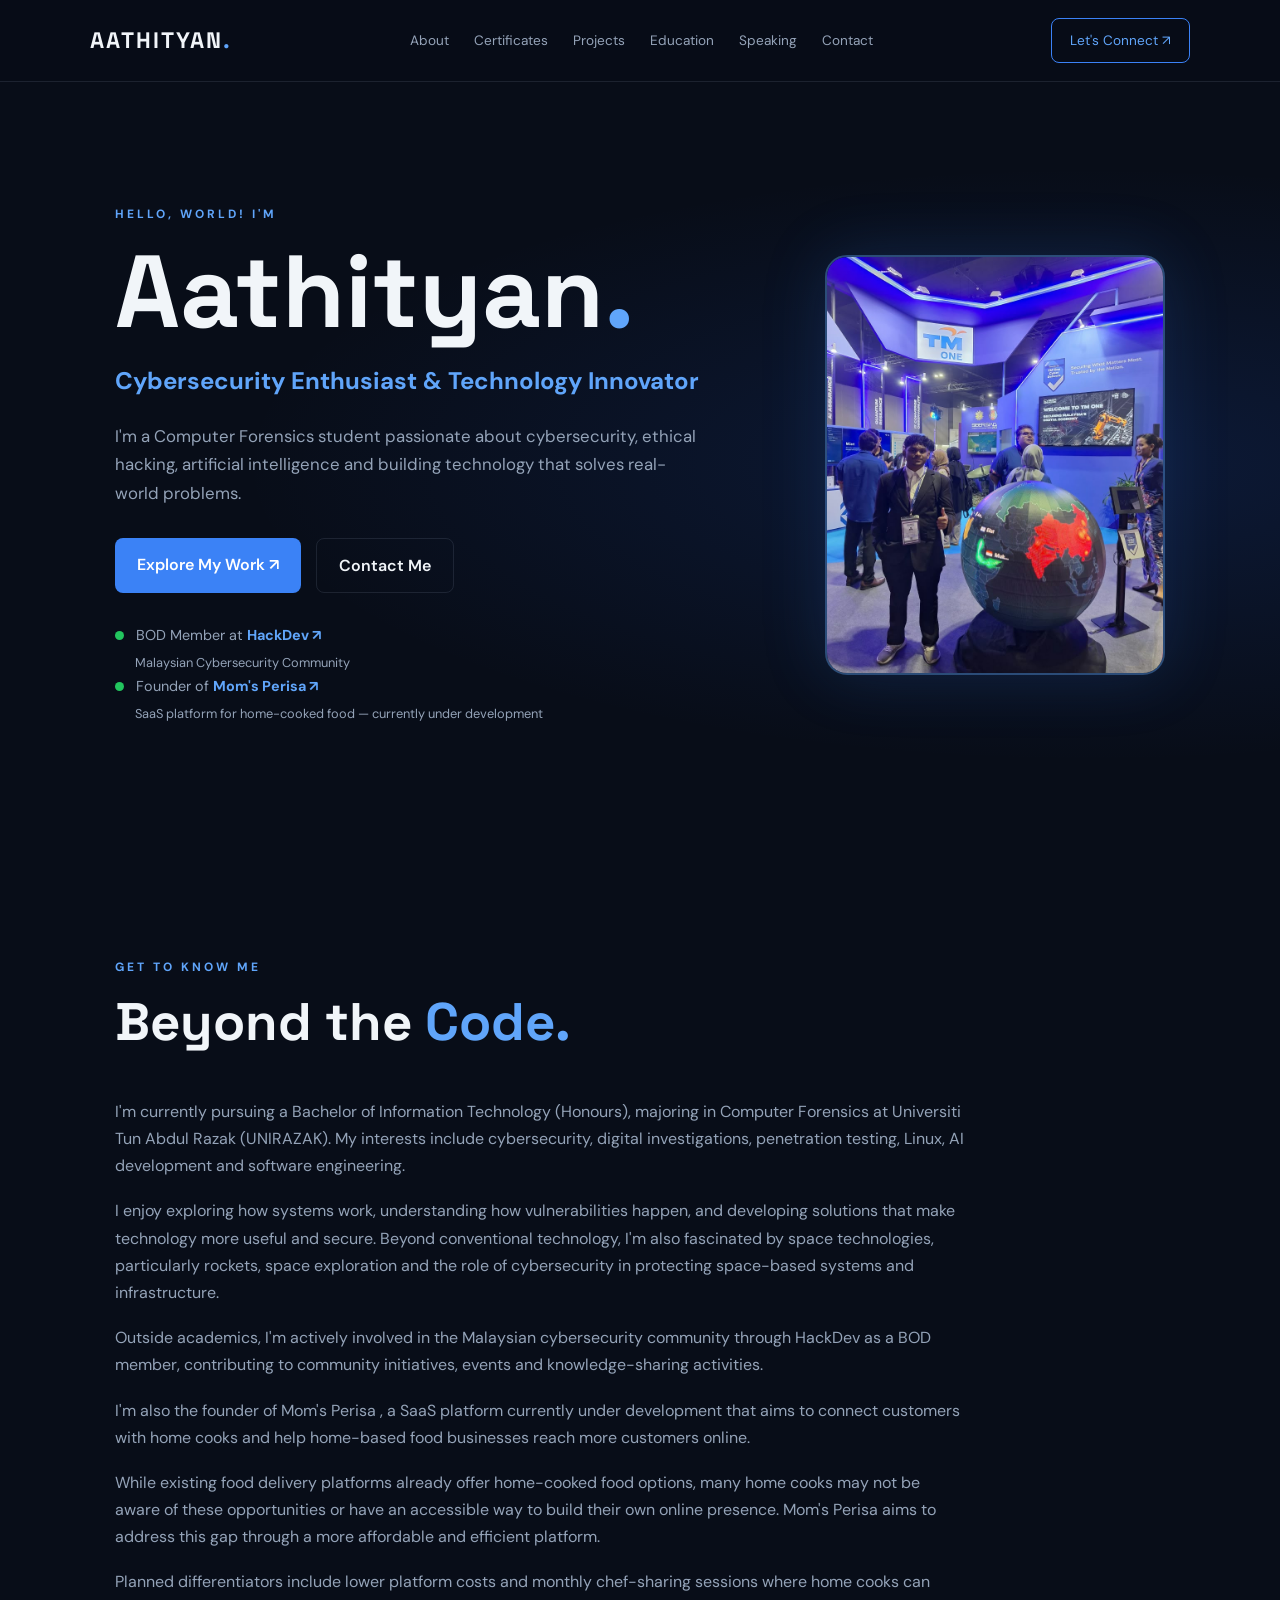
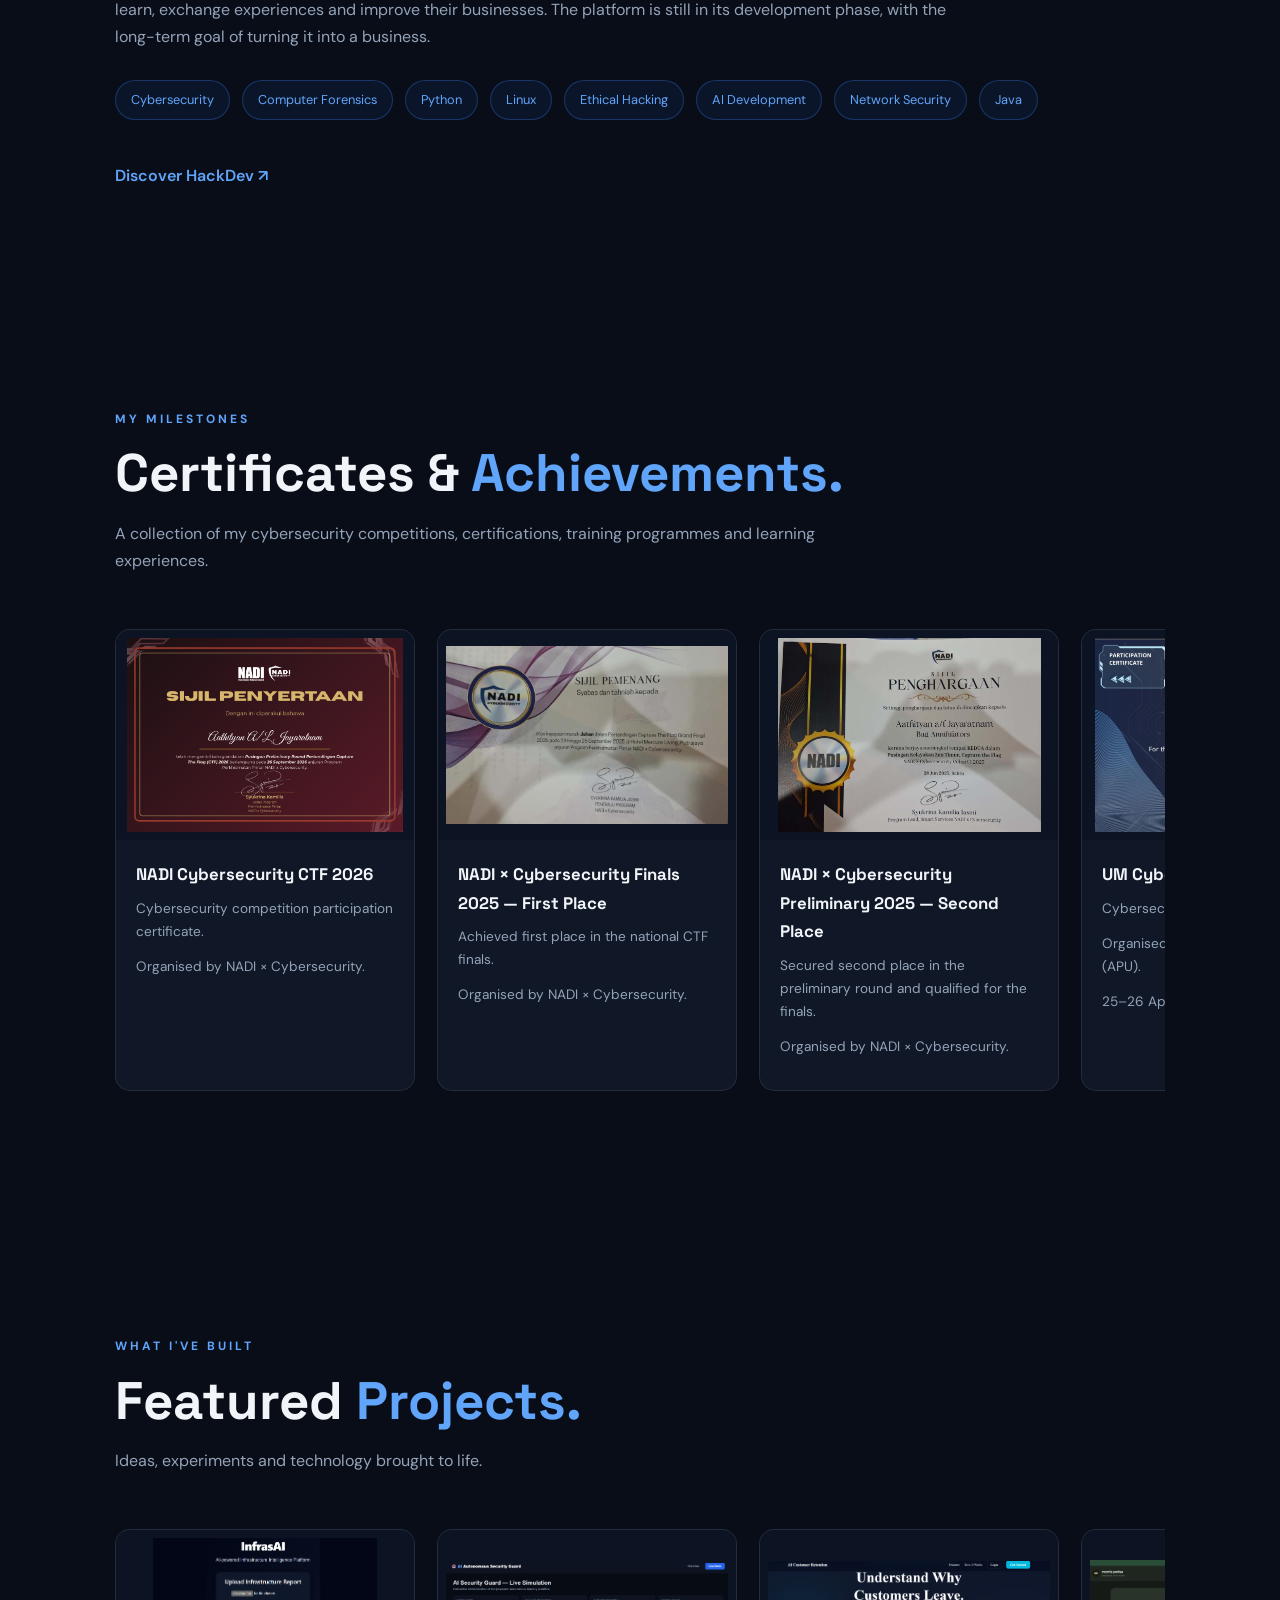
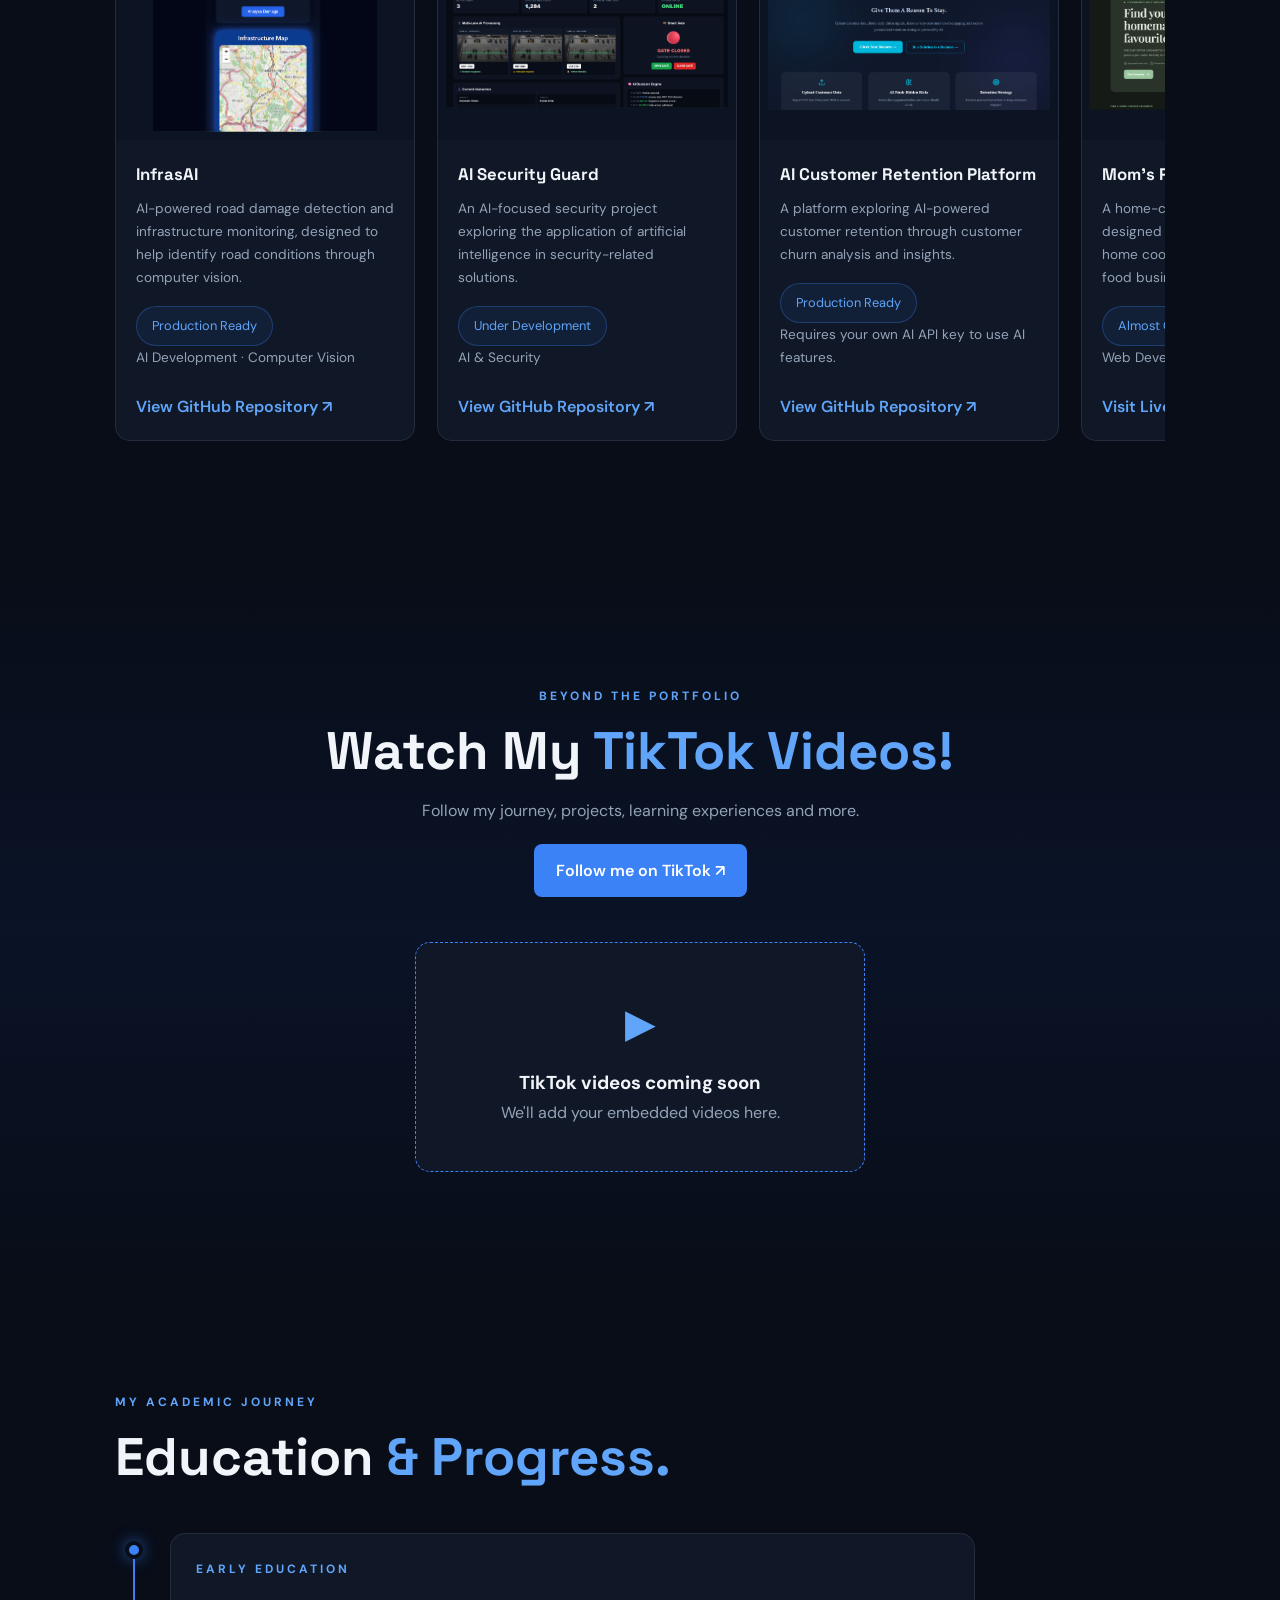
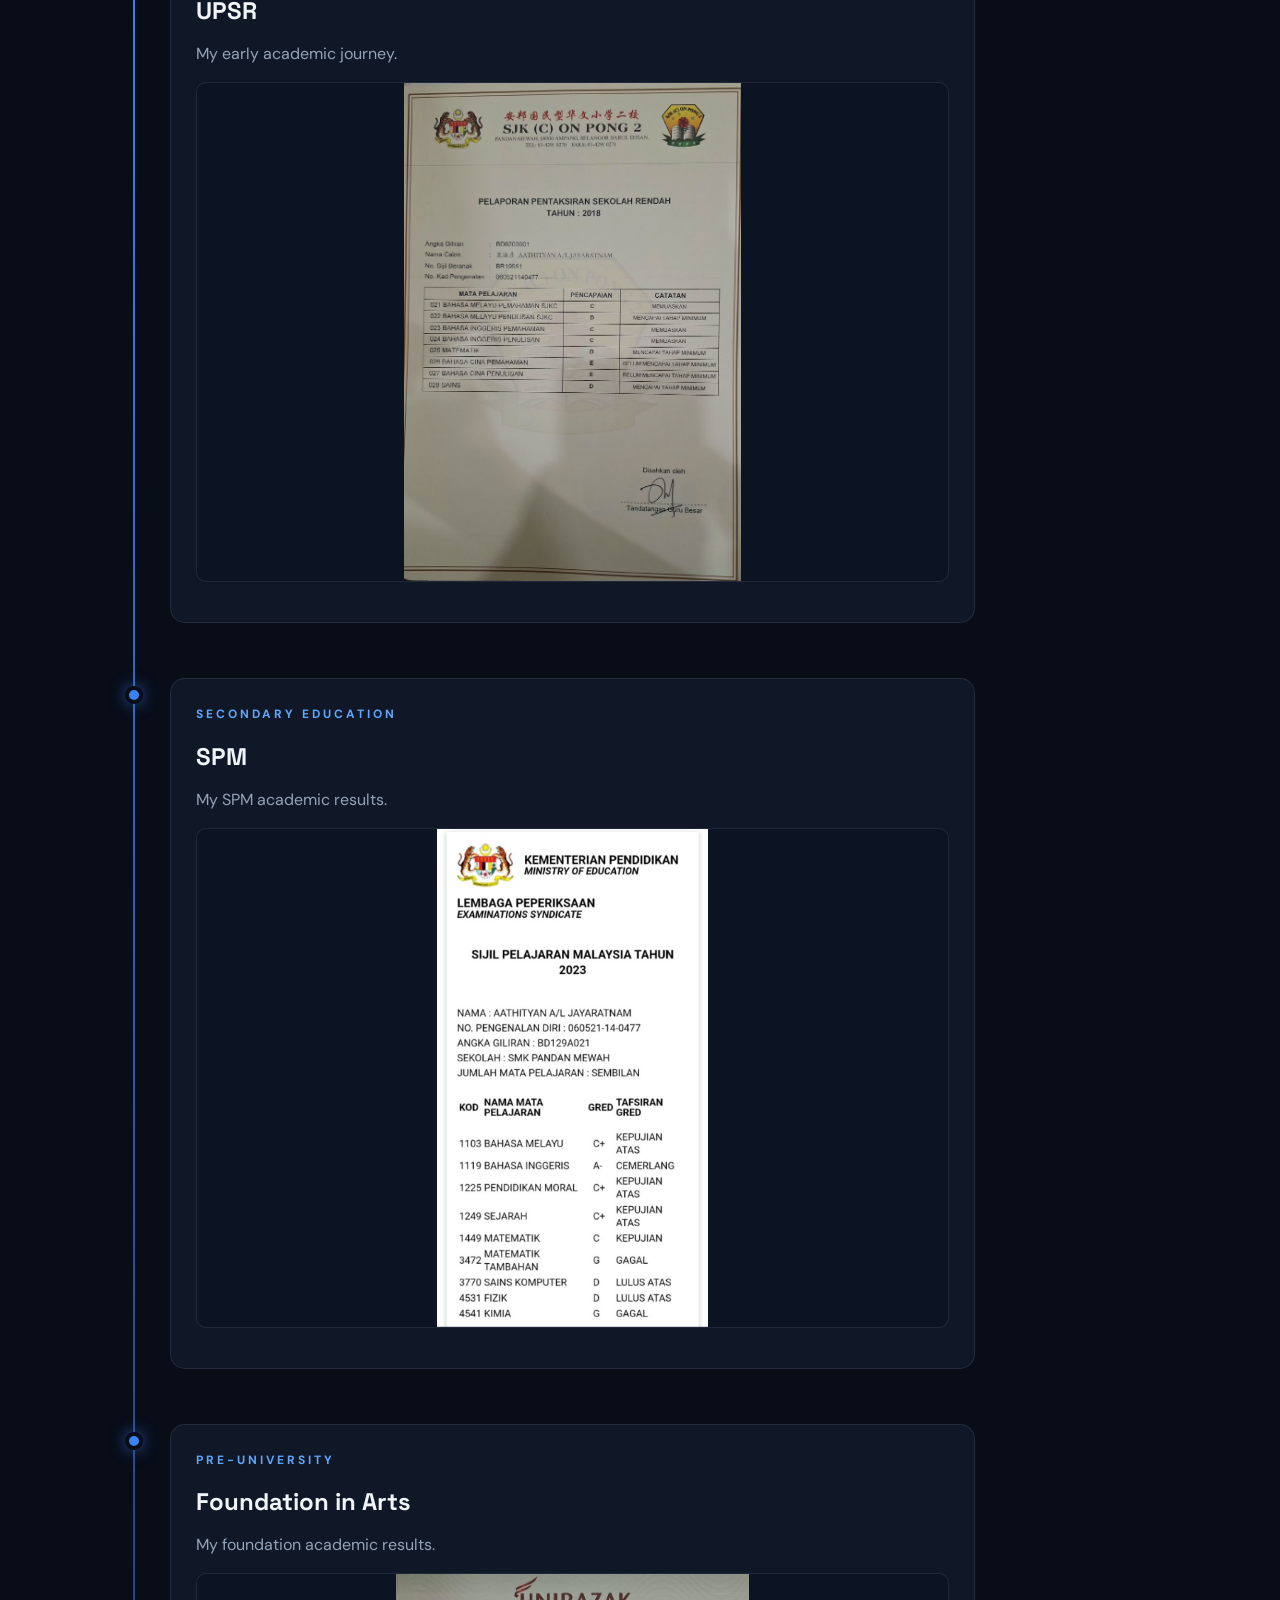
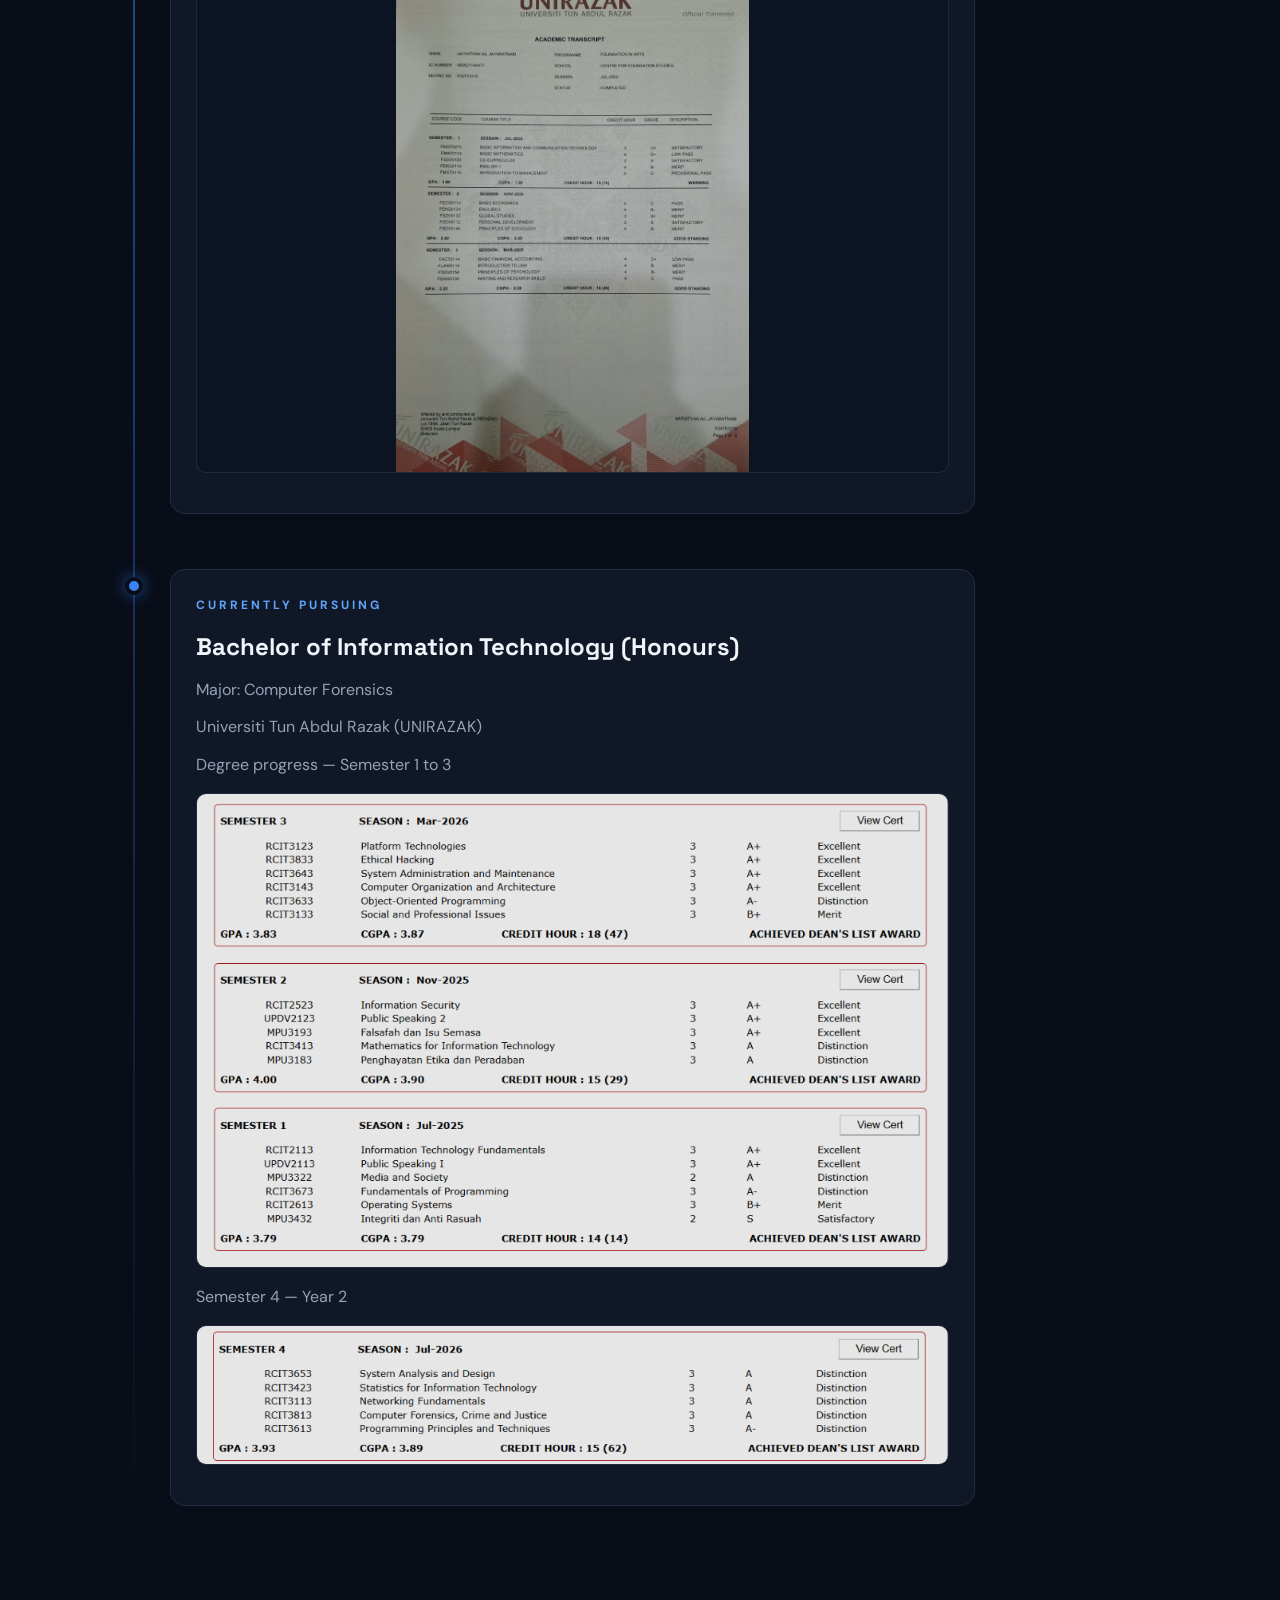
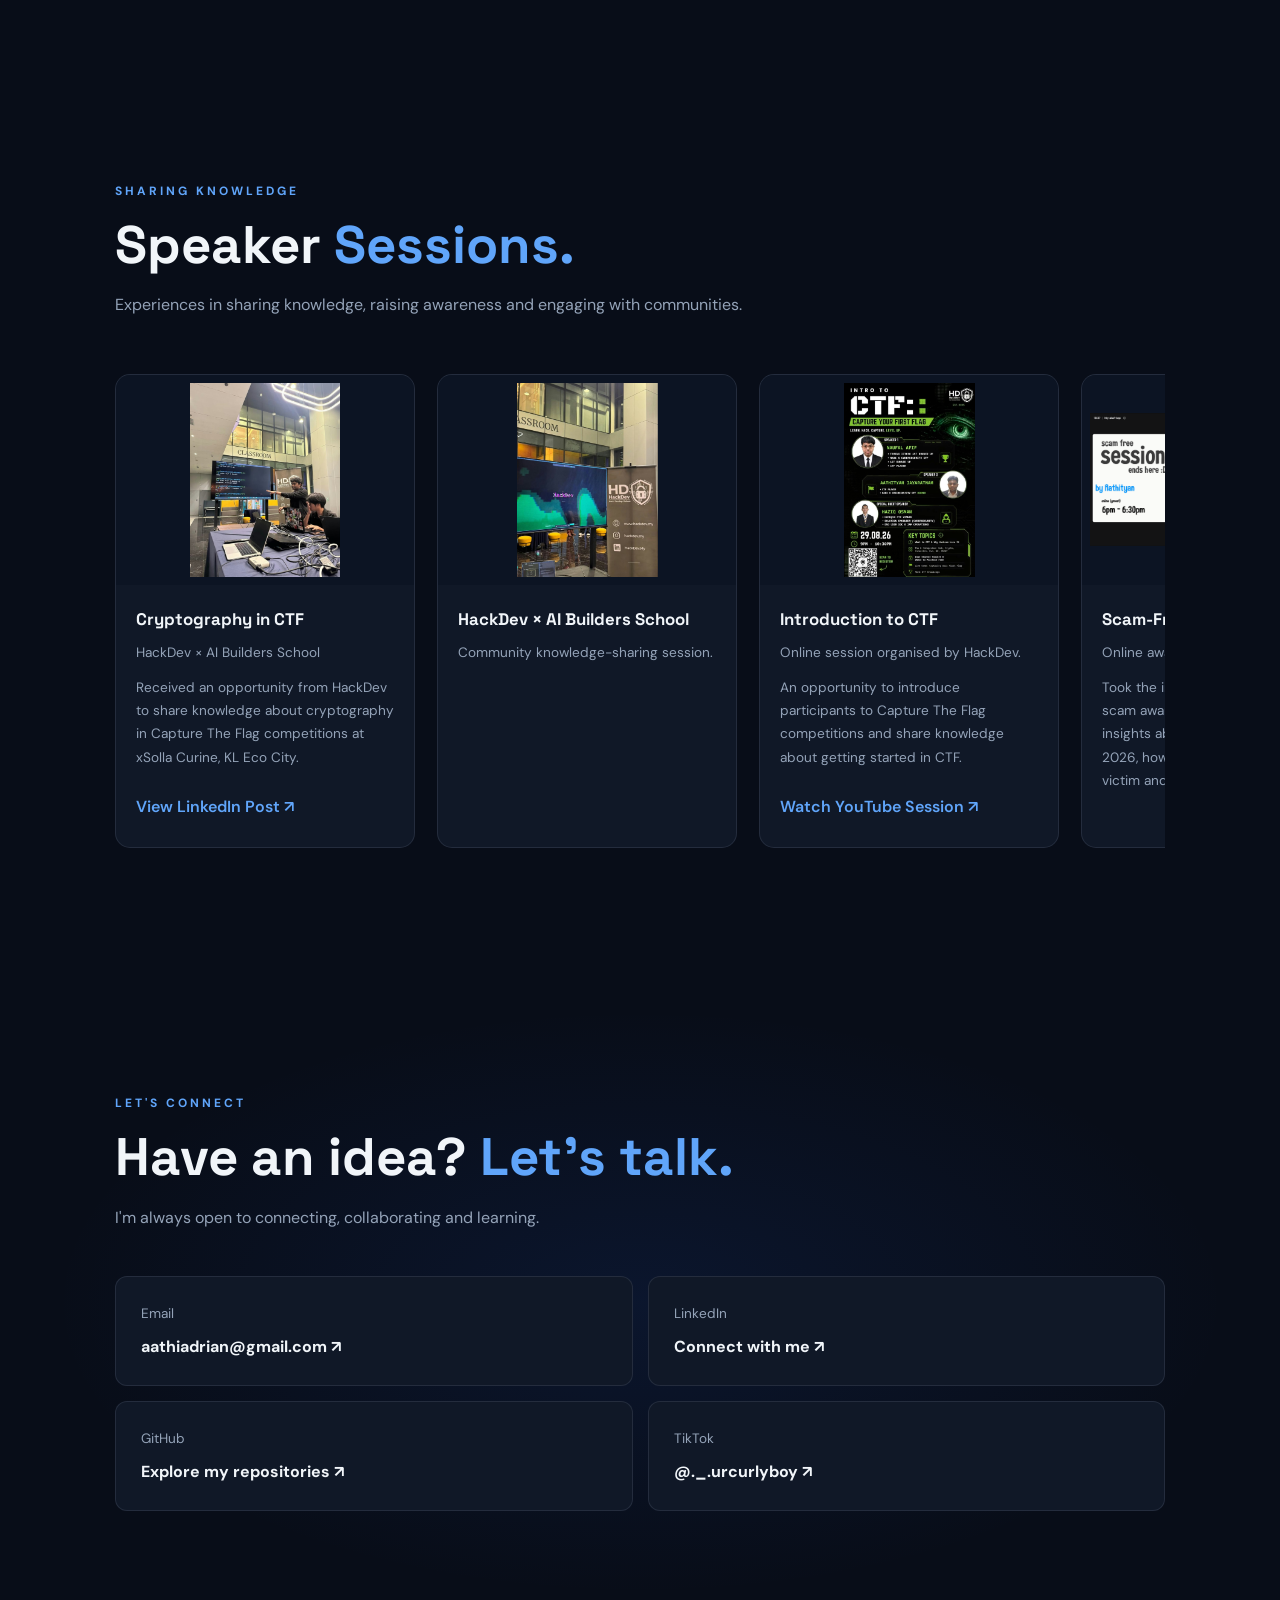
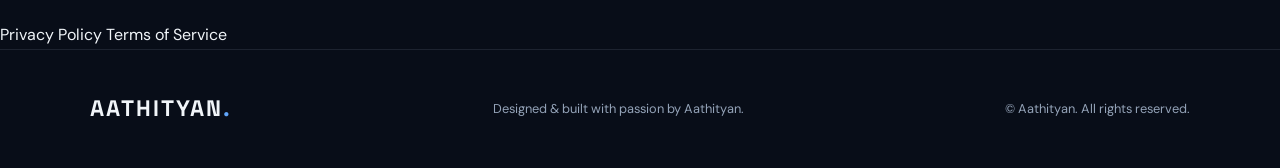
==== commit 1ba80dfd: "Add privacy policy and terms of service" ====
--- a/index.html
+++ b/index.html
@@ -662,6 +662,11 @@
 
 
 <!-- FOOTER -->
+<div class="legal-links">
+    <a href="privacy-policy.html">Privacy Policy</a>
+    <a href="terms-of-service.html">Terms of Service</a>
+</div>
+
 <footer>
     <a href="#home" class="logo">AATHITYAN<span>.</span></a>
     <p>Designed & built with passion by Aathityan.</p>
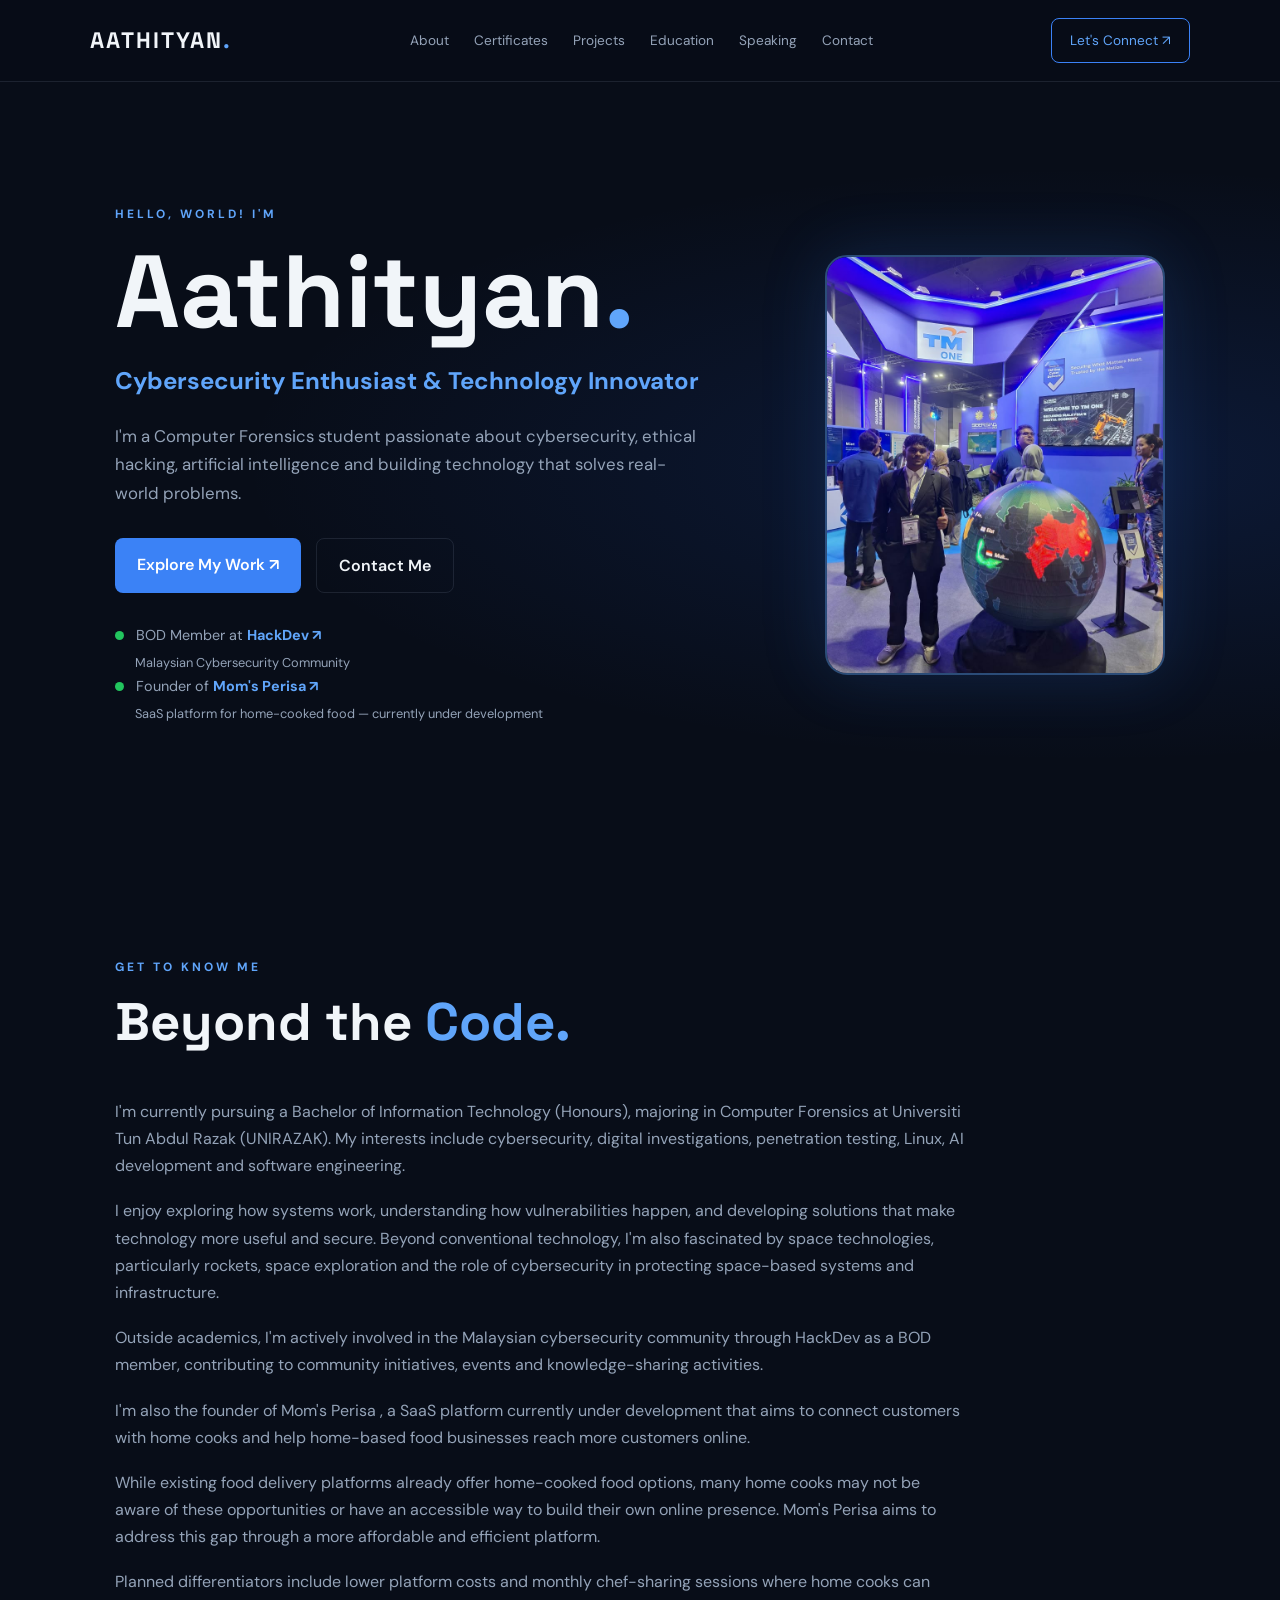
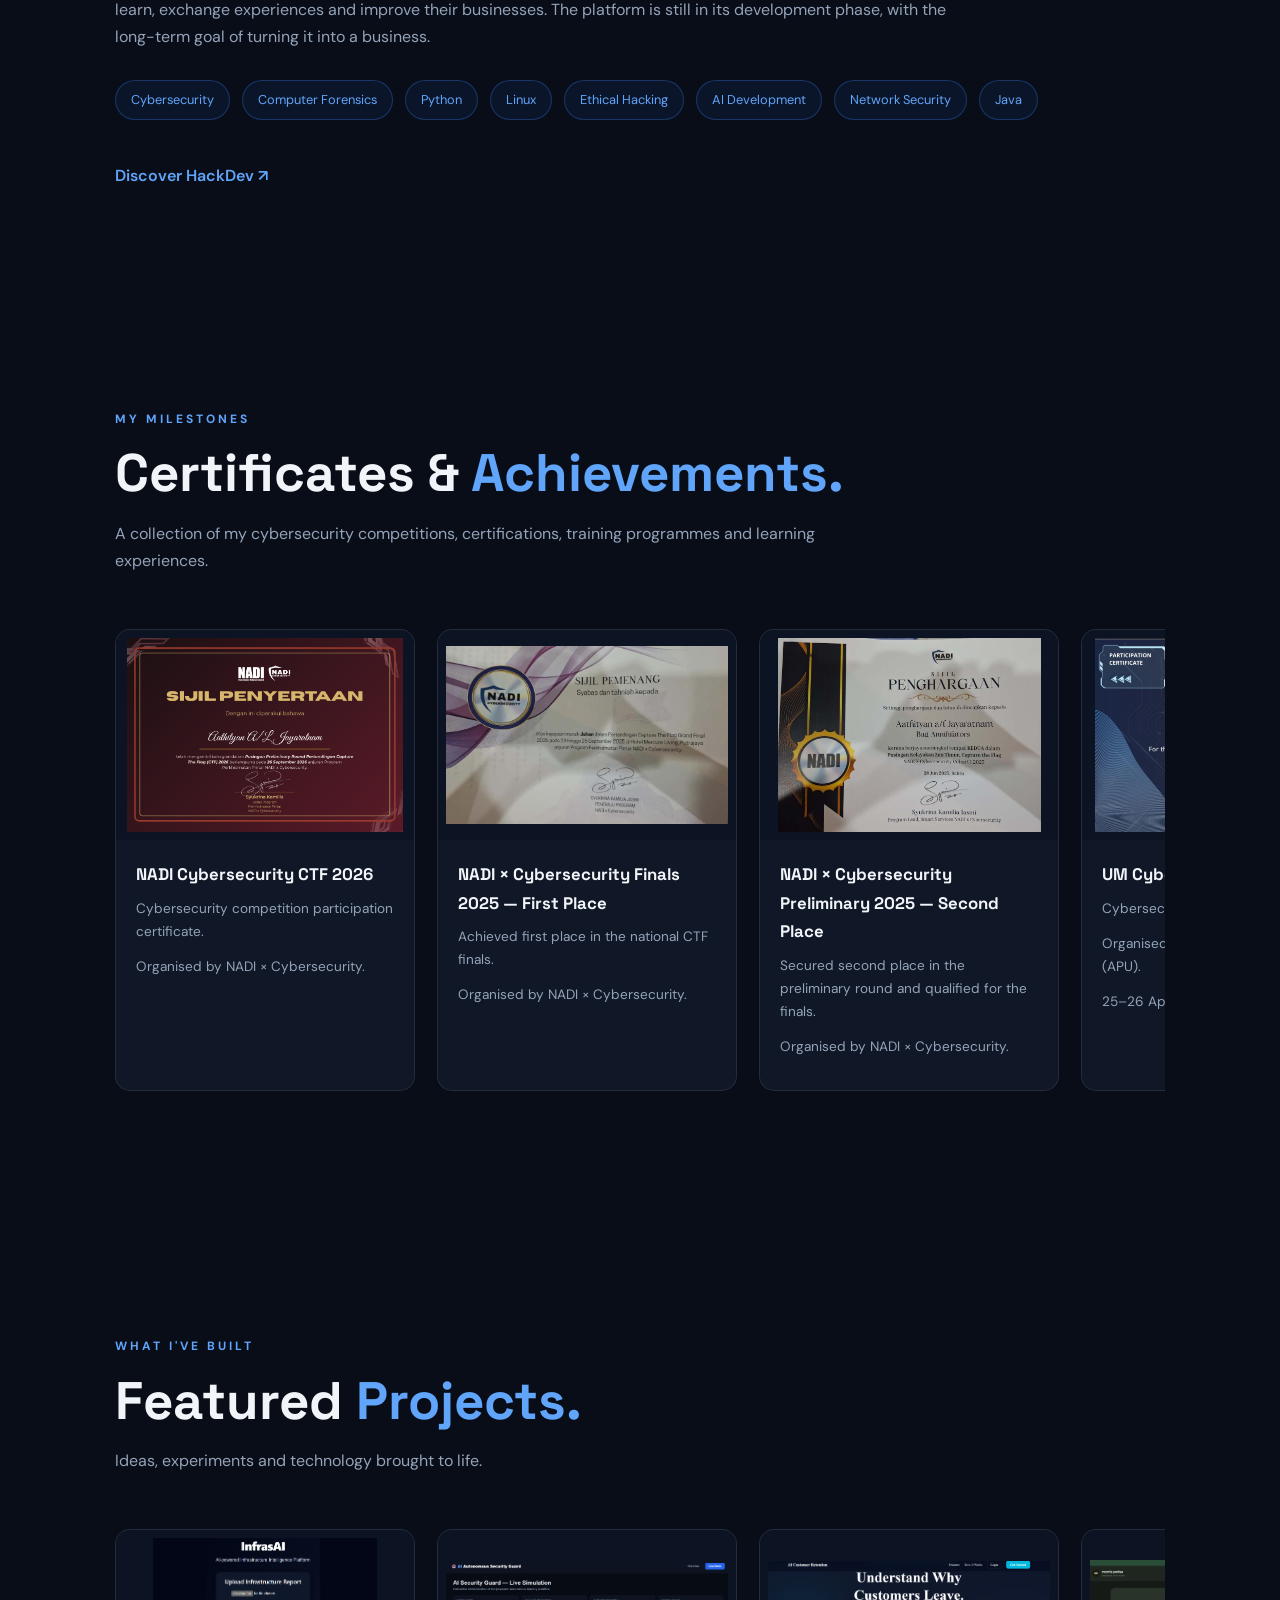
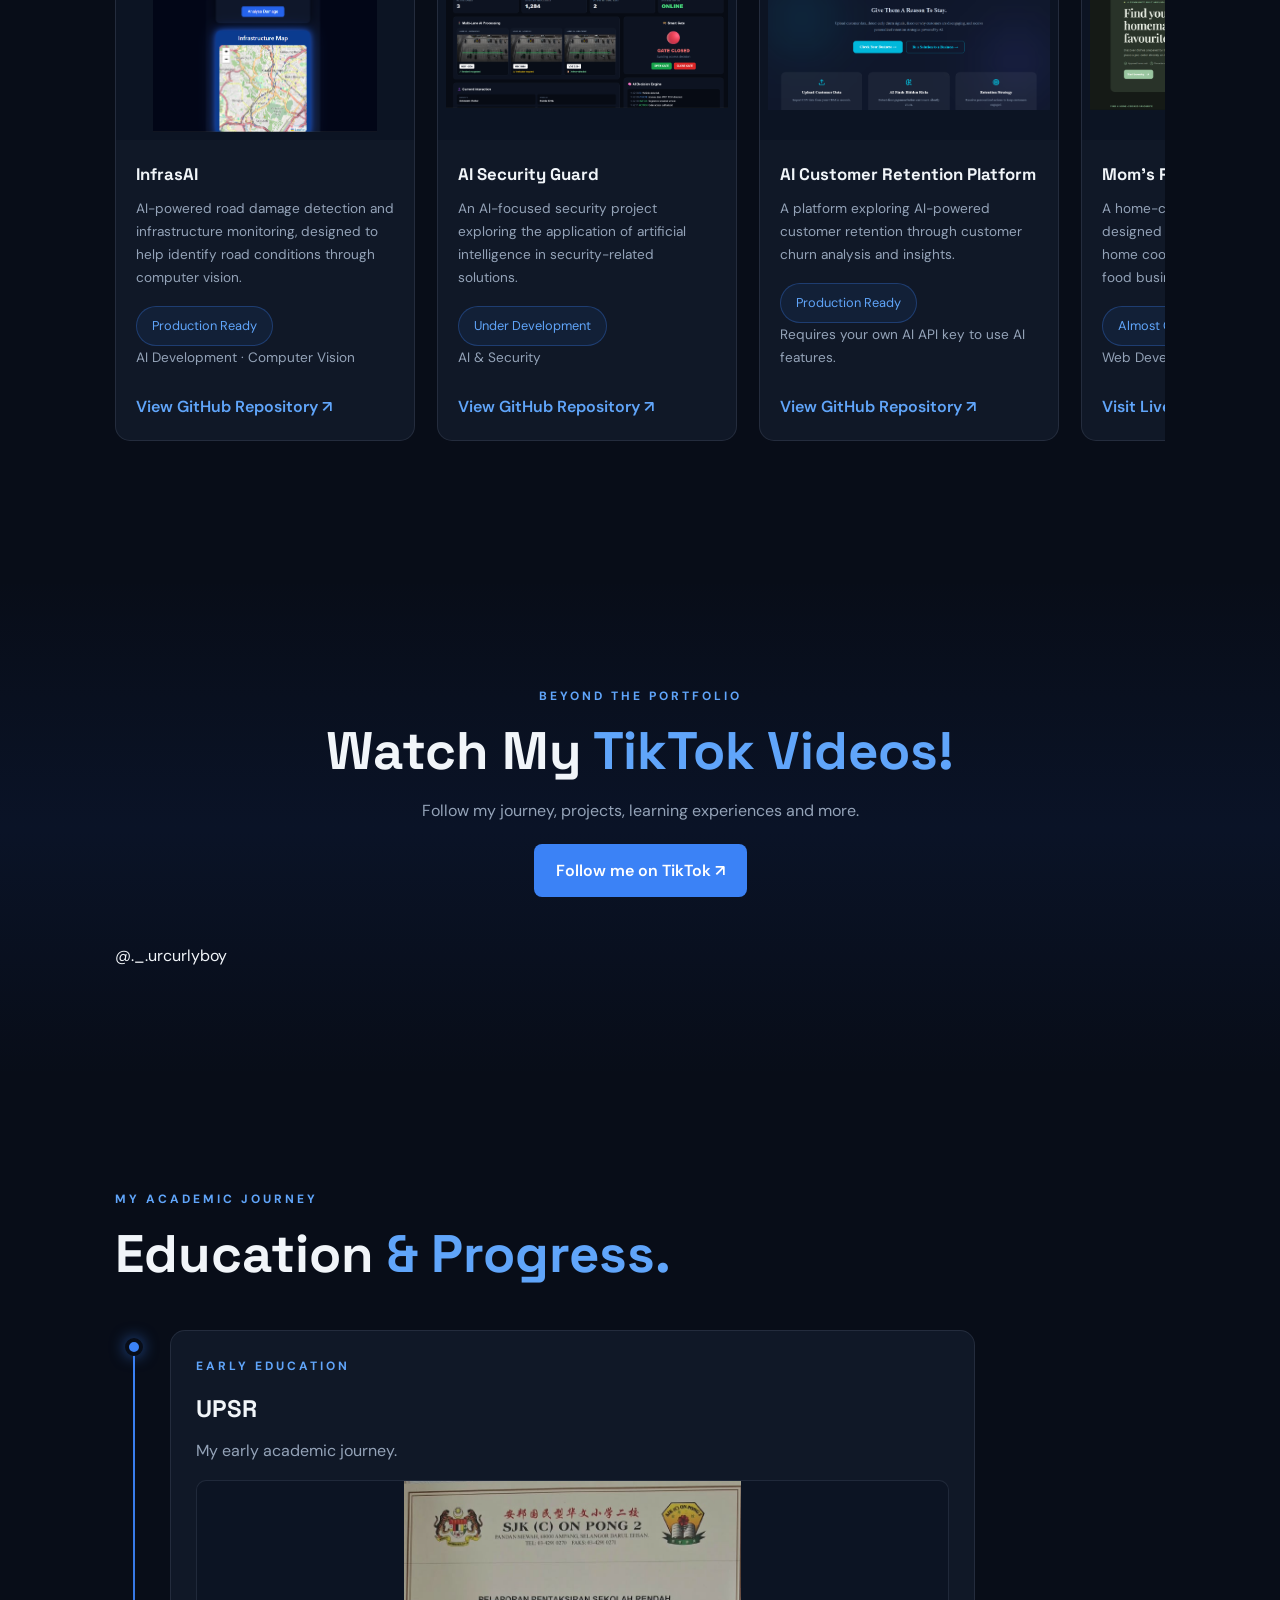
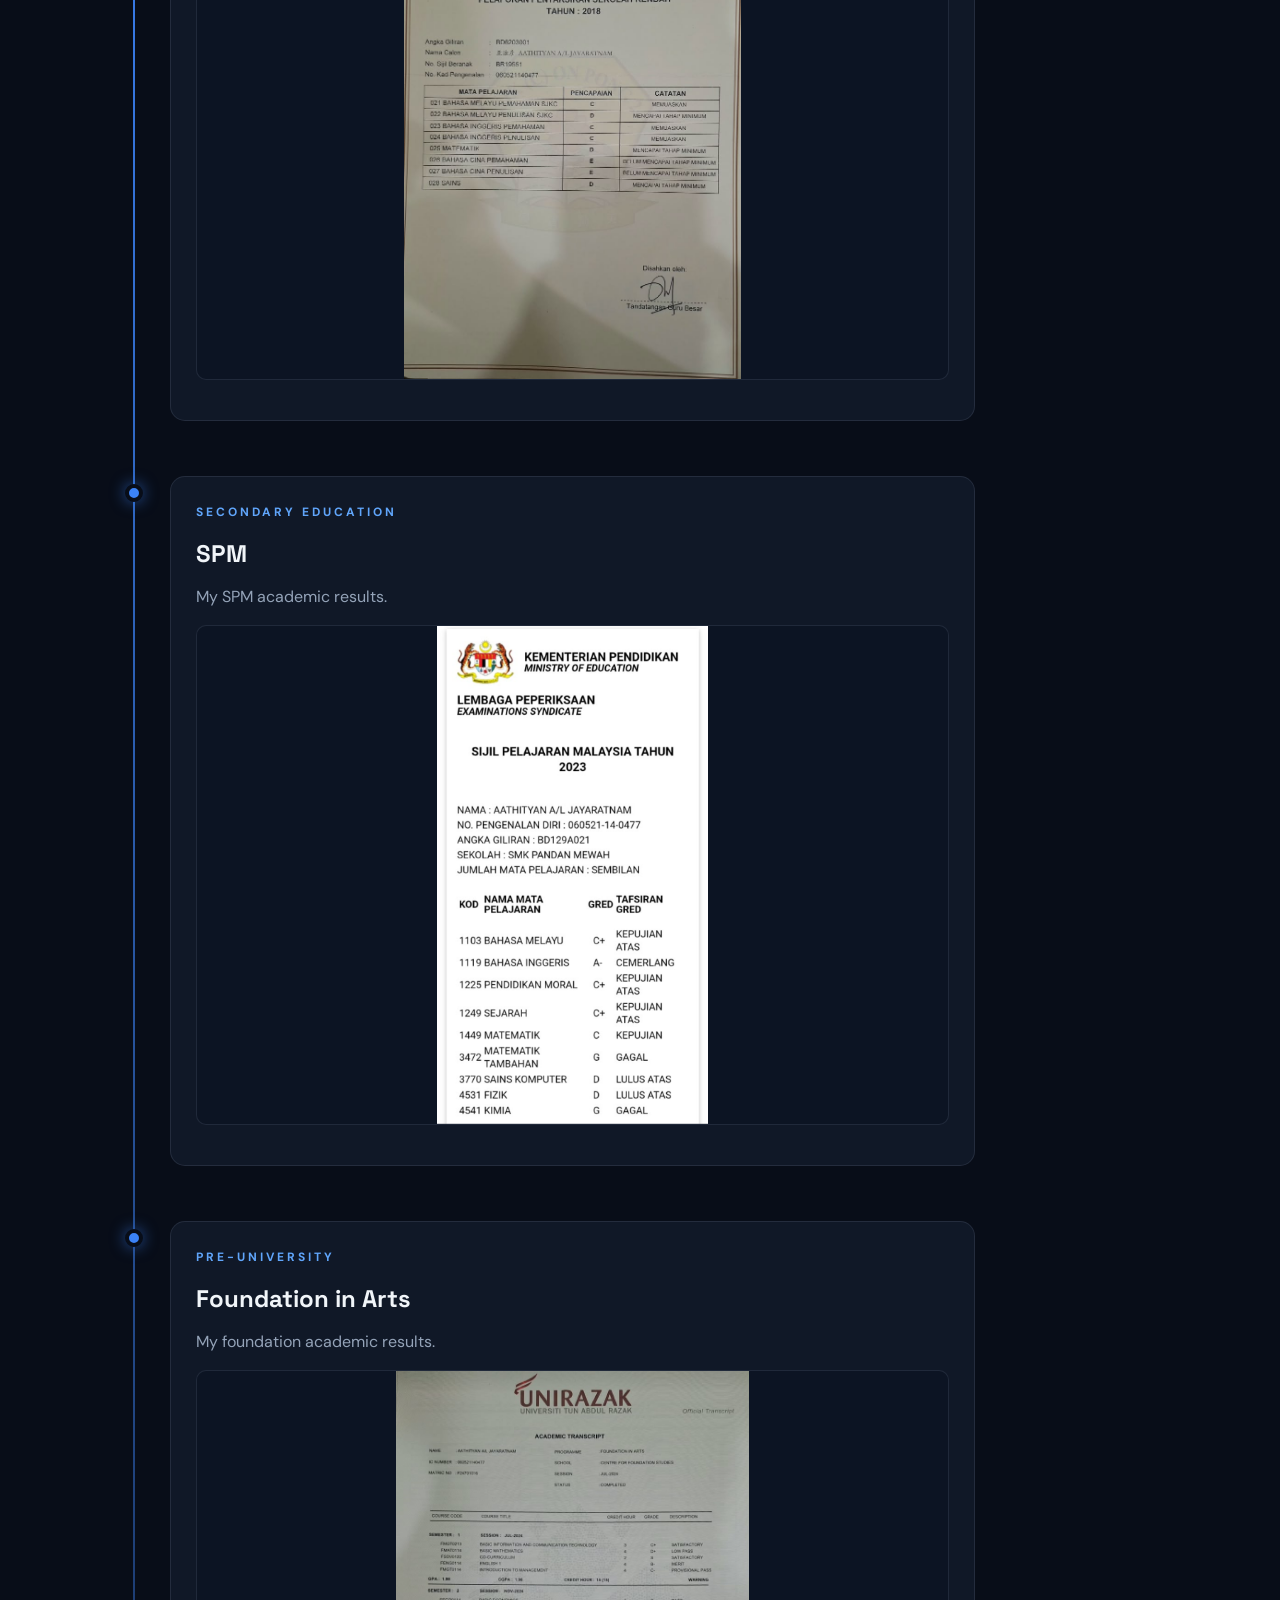
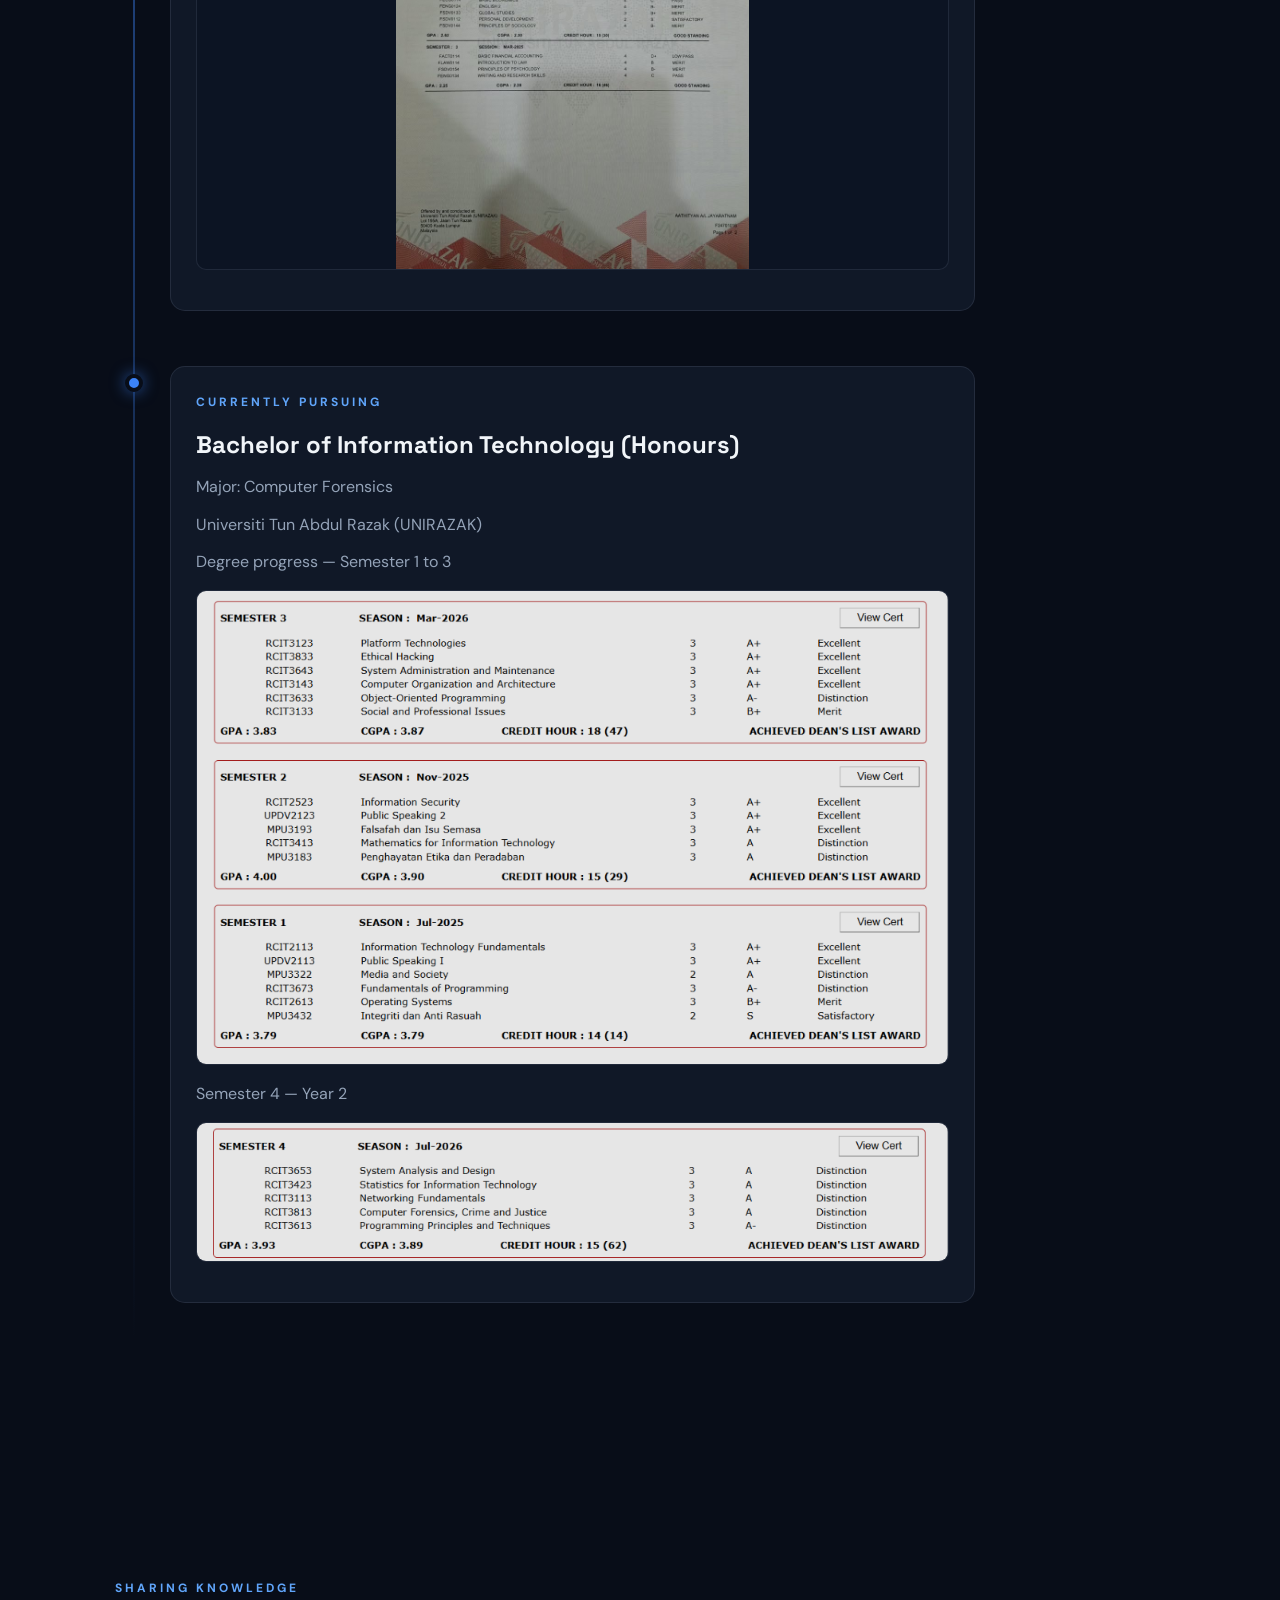
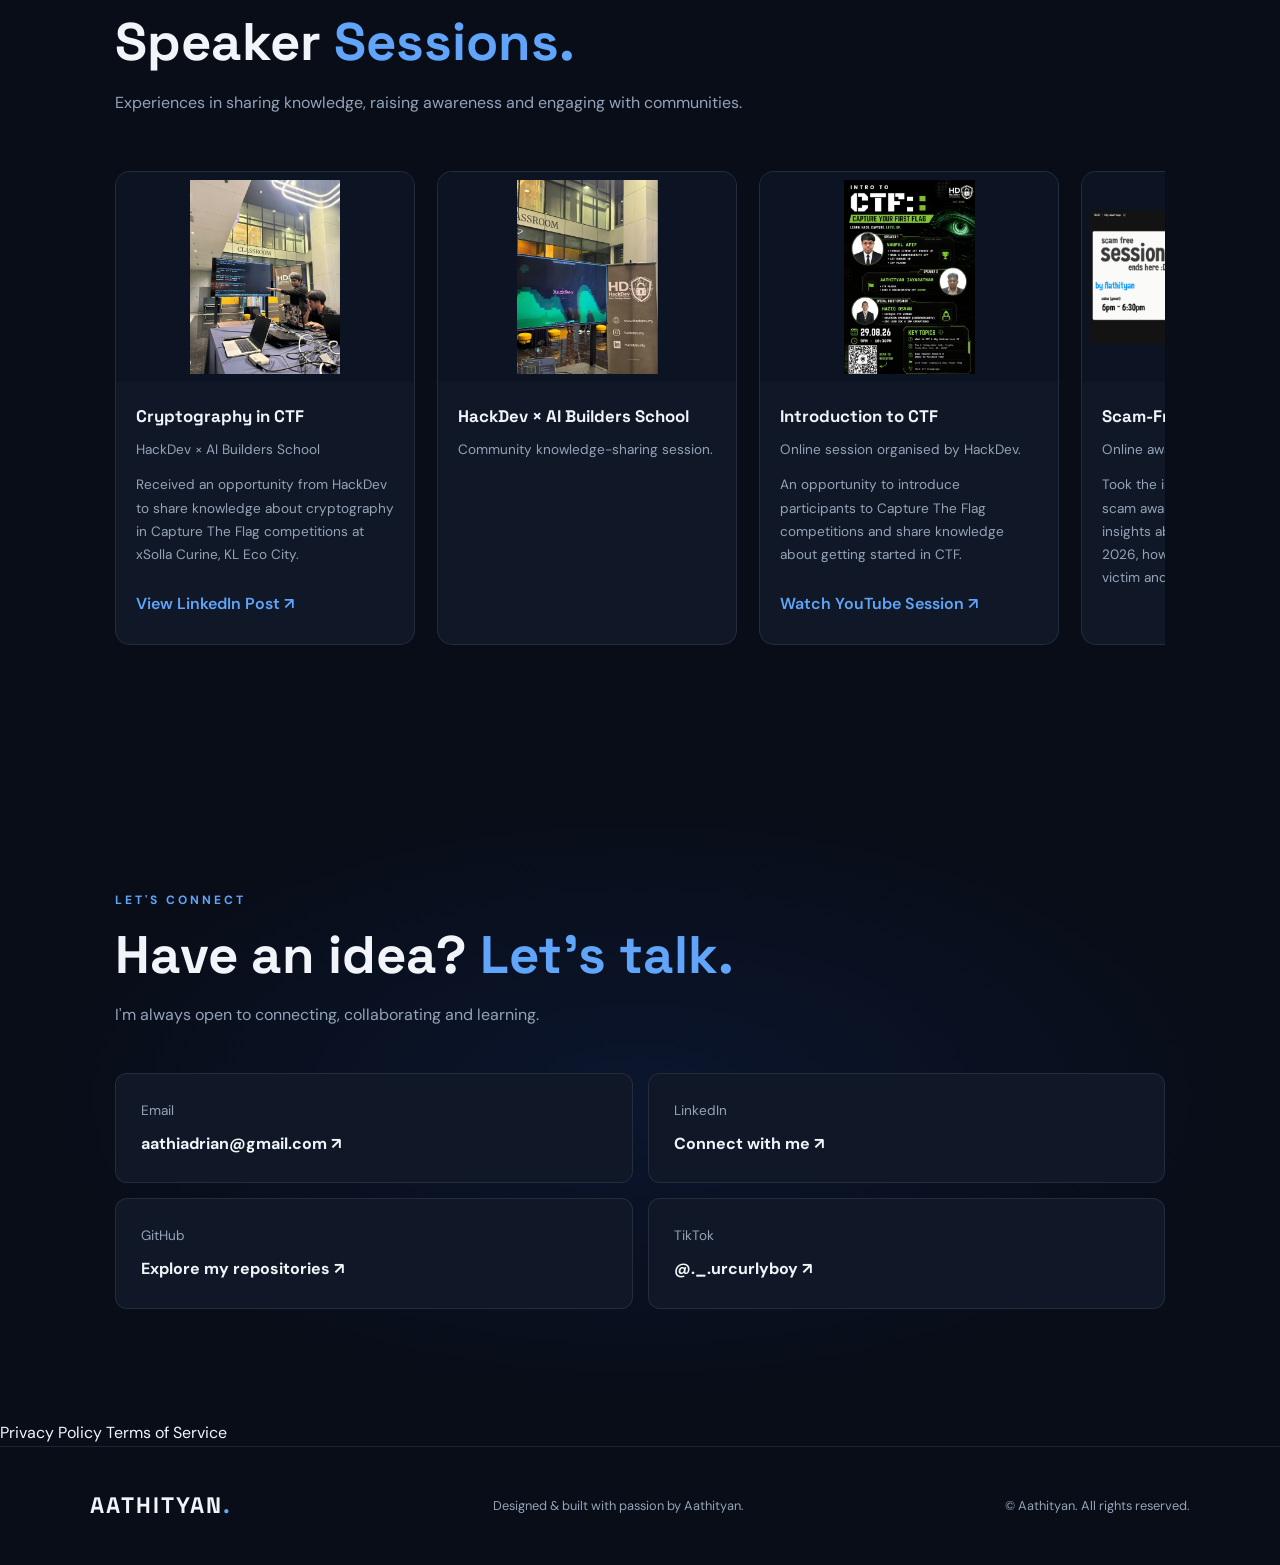
==== commit f8cf90c9: "Add TikTok creator profile embed" ====
--- a/index.html
+++ b/index.html
@@ -446,23 +446,43 @@
 <section id="tiktok" class="section tiktok-section">
     <div class="section-heading">
         <p class="eyebrow">BEYOND THE PORTFOLIO</p>
+
         <h2>Watch My <span>TikTok Videos!</span></h2>
-        <p>Follow my journey, projects, learning experiences and more.</p>
-
-        <a href="https://www.tiktok.com/@._.urcurlyboy"
-           target="_blank" rel="noopener noreferrer"
-           class="button primary">
+
+        <p>
+            Follow my journey, projects, learning experiences and more.
+        </p>
+
+        <a
+            href="https://www.tiktok.com/@._.urcurlyboy"
+            target="_blank"
+            rel="noopener noreferrer"
+            class="button primary"
+        >
             Follow me on TikTok ↗
         </a>
     </div>
 
-    <div class="tiktok-grid" id="tiktok-videos">
-        <div class="tiktok-placeholder">
-            <span>▶</span>
-            <h3>TikTok videos coming soon</h3>
-            <p>We'll add your embedded videos here.</p>
-        </div>
-    </div>
+    <div class="tiktok-profile-embed">
+        <blockquote
+            class="tiktok-embed"
+            cite="https://www.tiktok.com/@._.urcurlyboy"
+            data-unique-id="._.urcurlyboy"
+            data-embed-type="creator"
+            style="max-width: 780px; min-width: 288px;"
+        >
+            <section>
+                <a
+                    target="_blank"
+                    href="https://www.tiktok.com/@._.urcurlyboy?refer=creator_embed"
+                >
+                    @._.urcurlyboy
+                </a>
+            </section>
+        </blockquote>
+    </div>
+
+    <script async src="https://www.tiktok.com/embed.js"></script>
 </section>
 
 
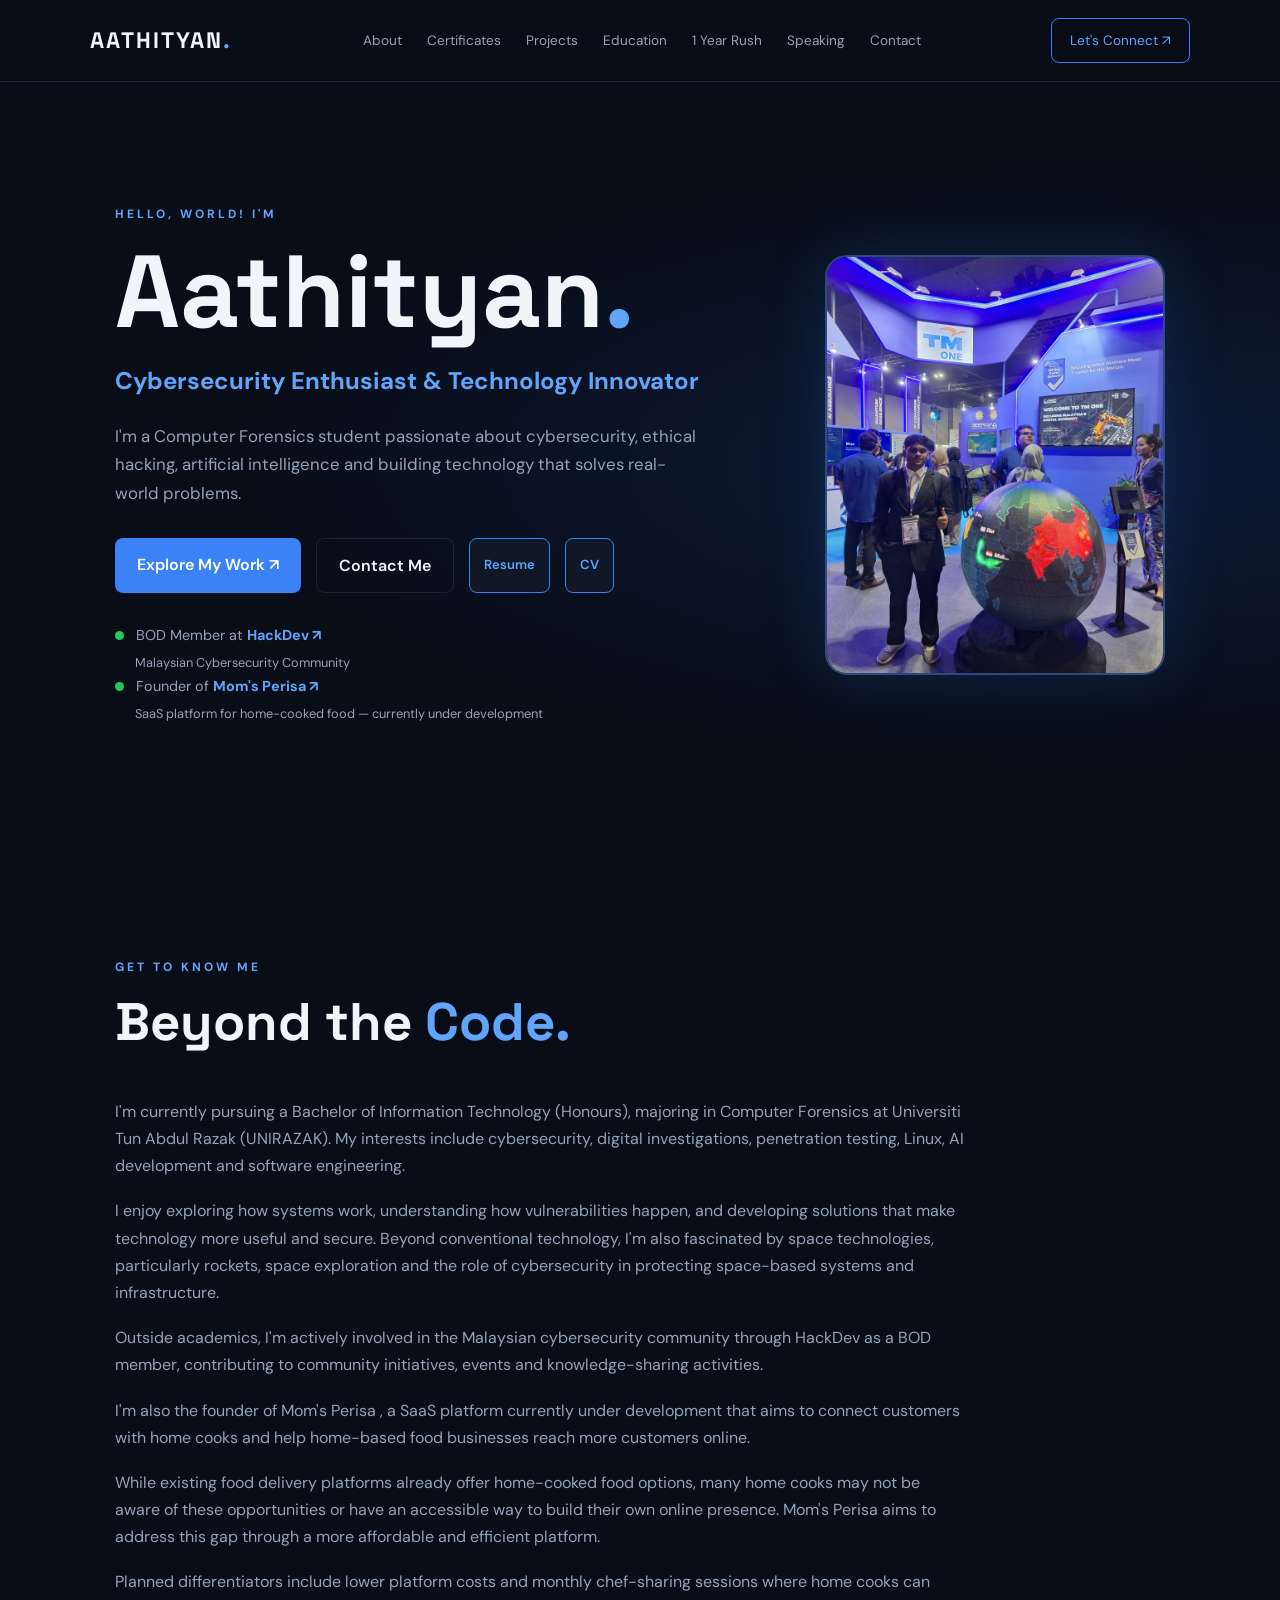
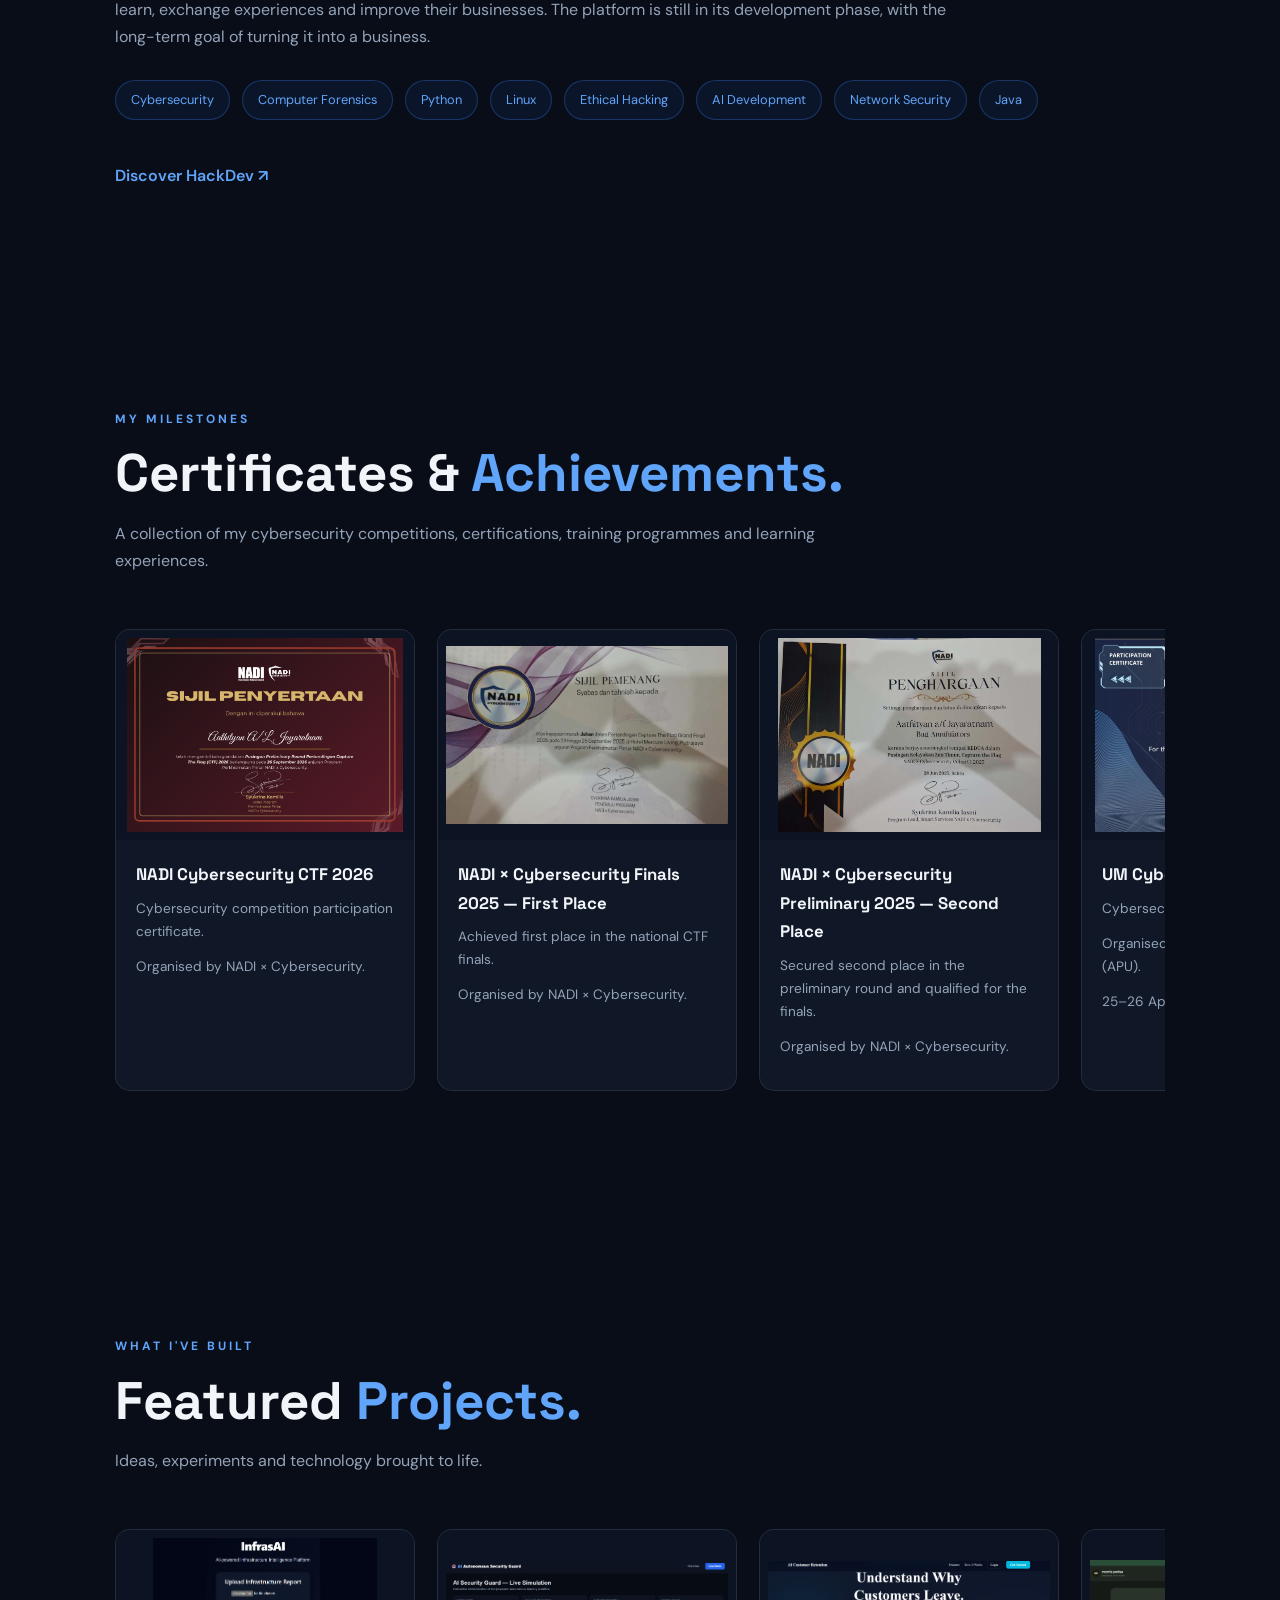
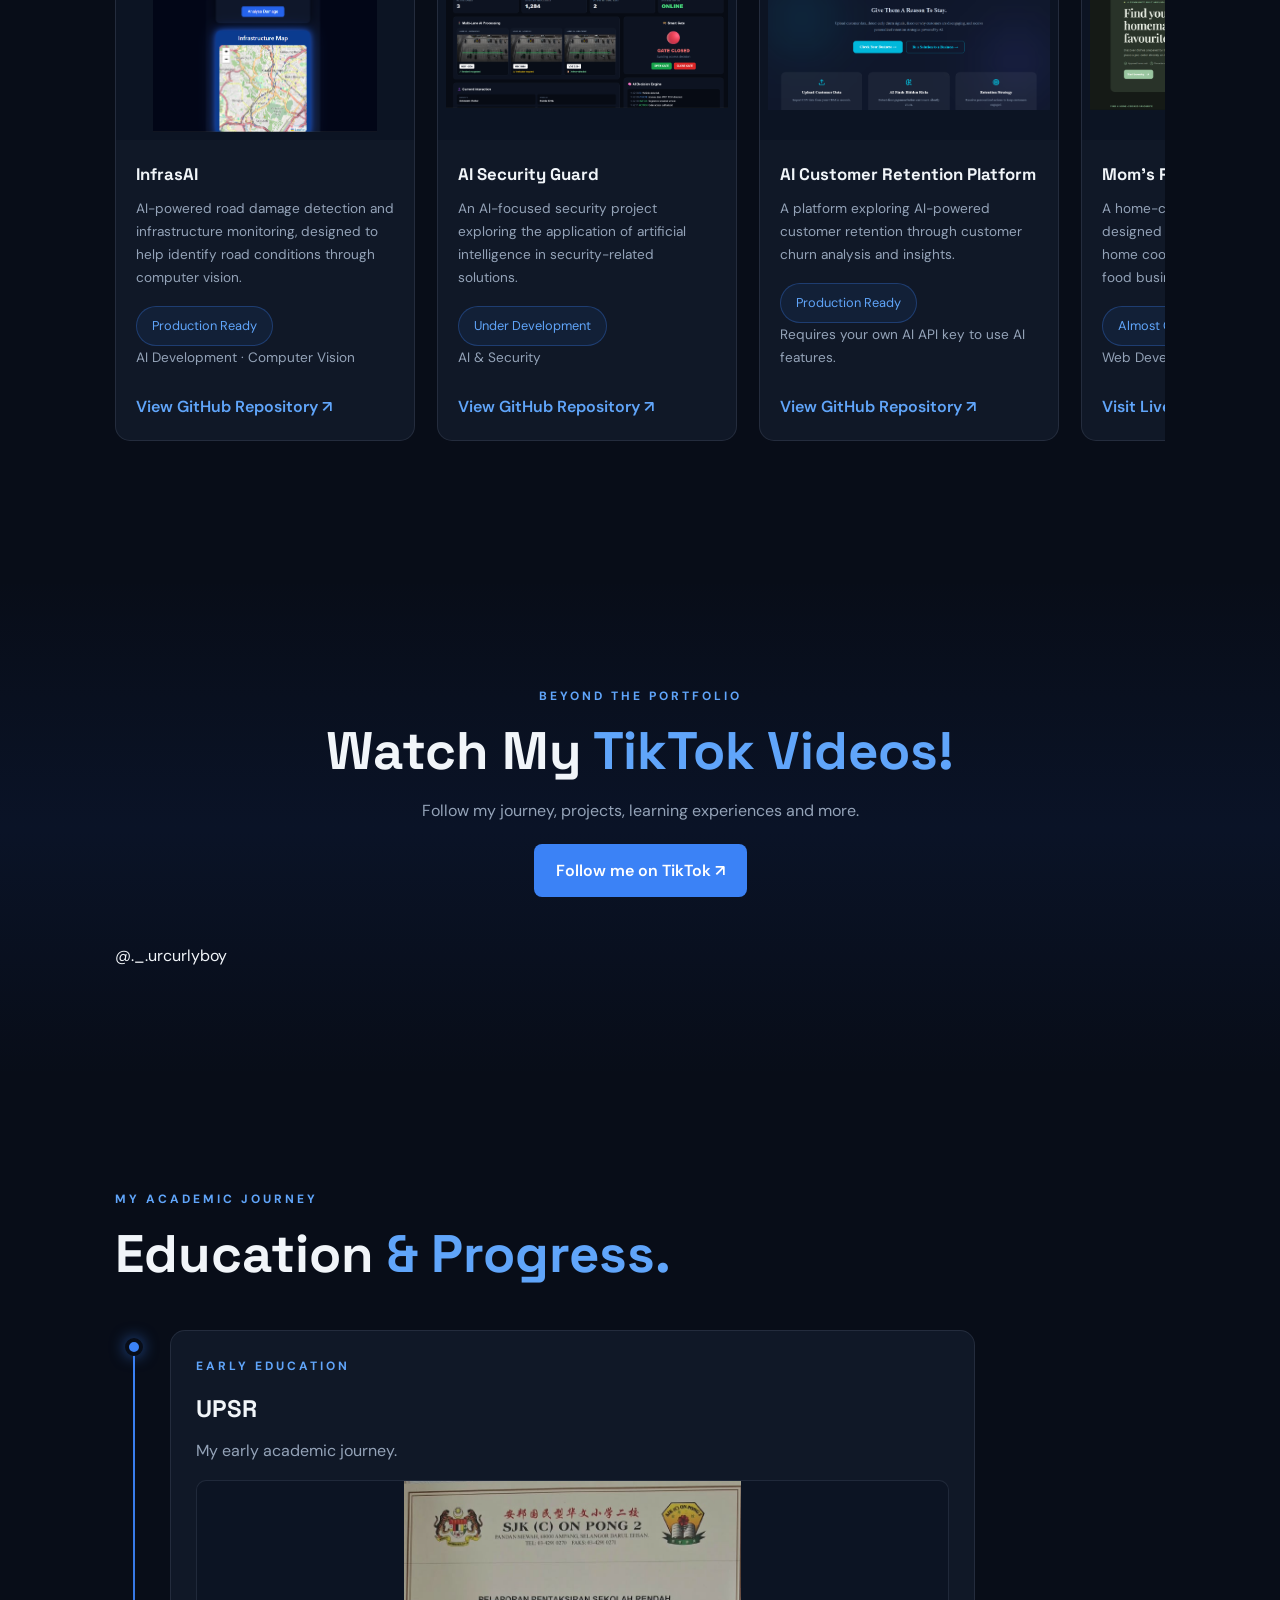
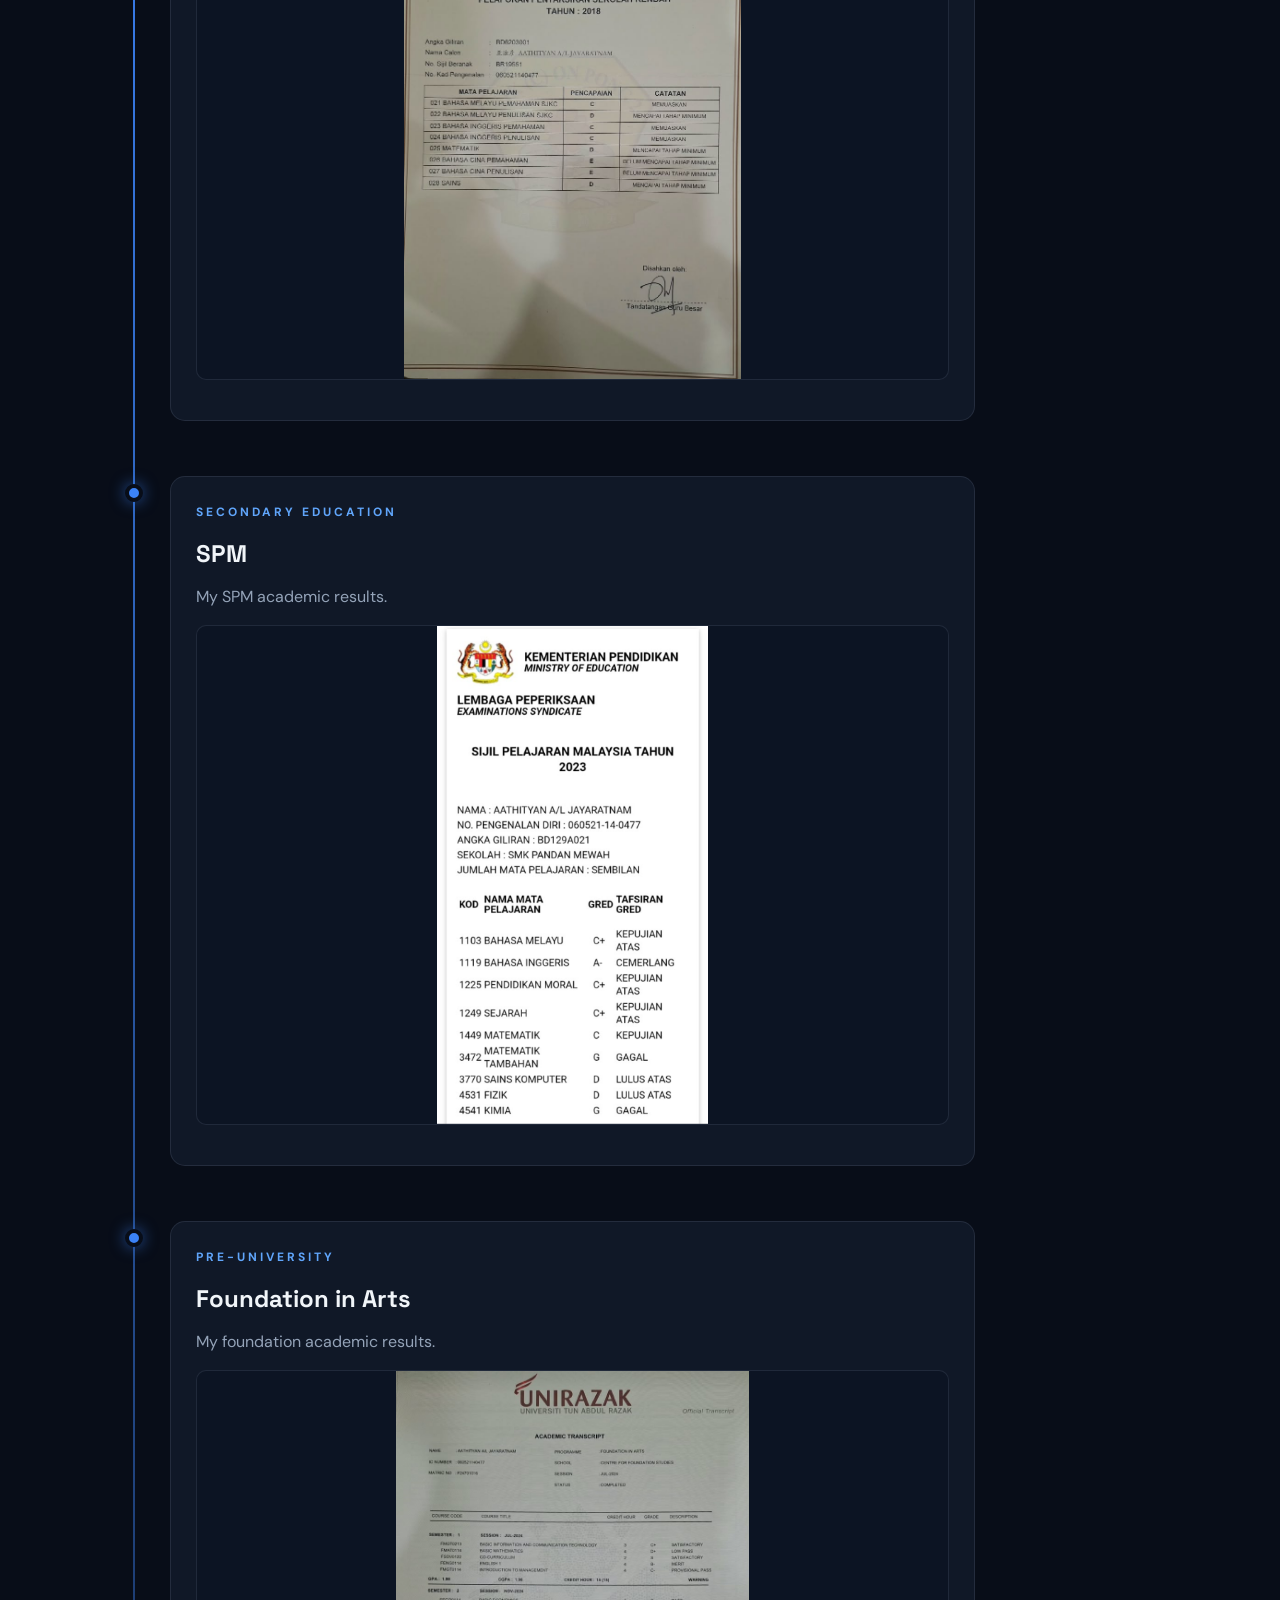
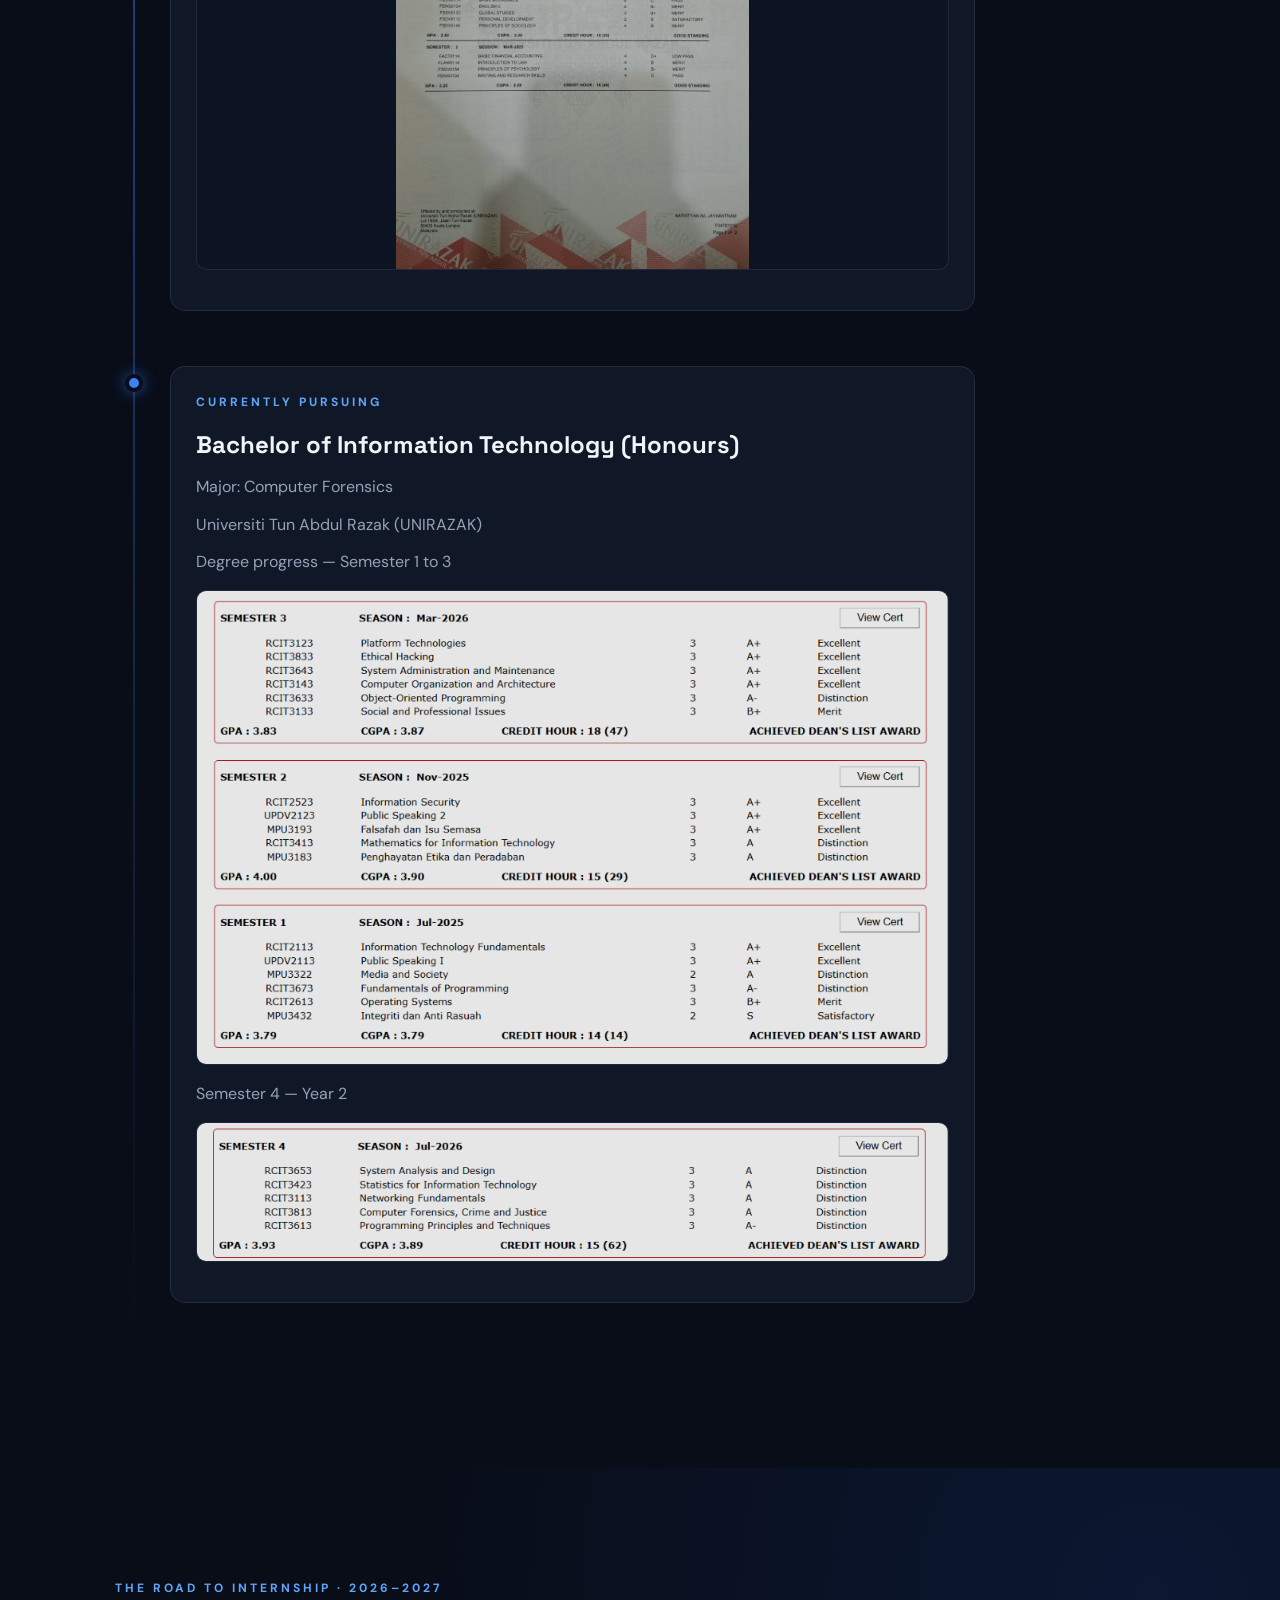
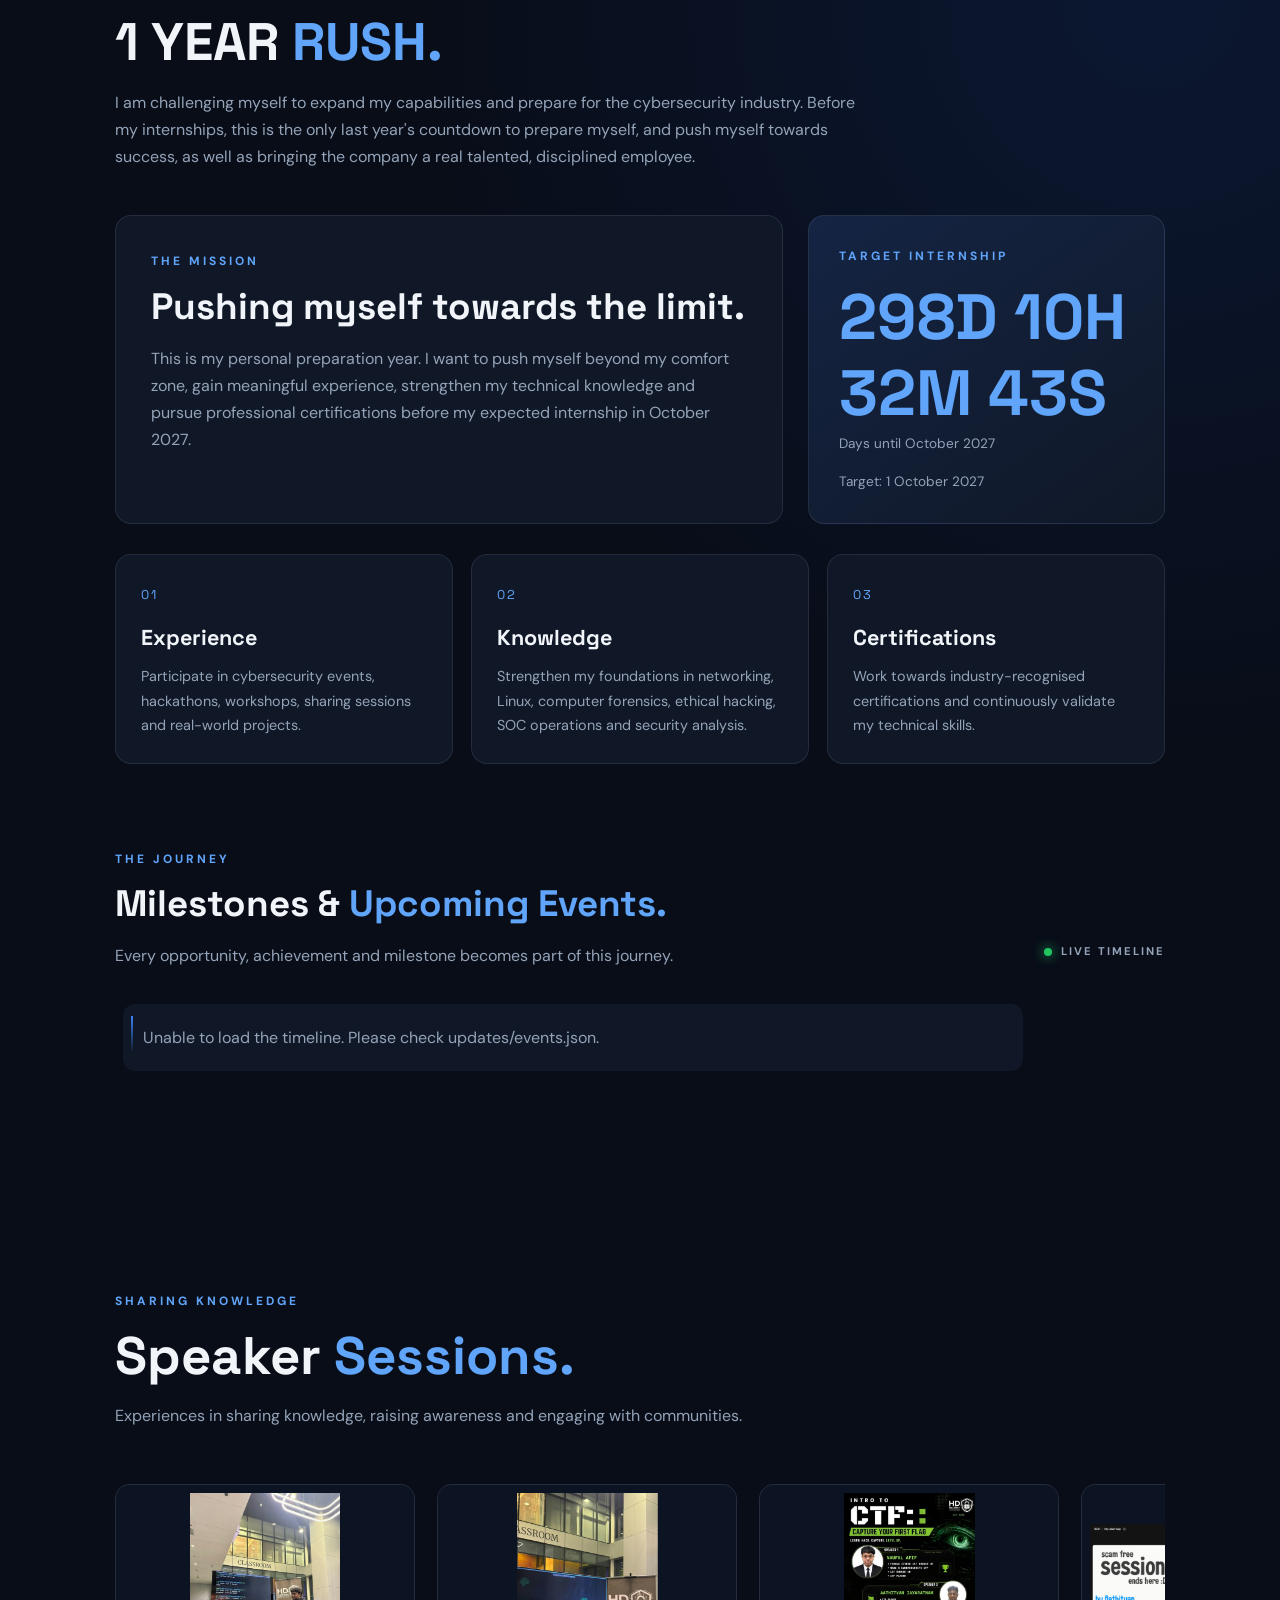
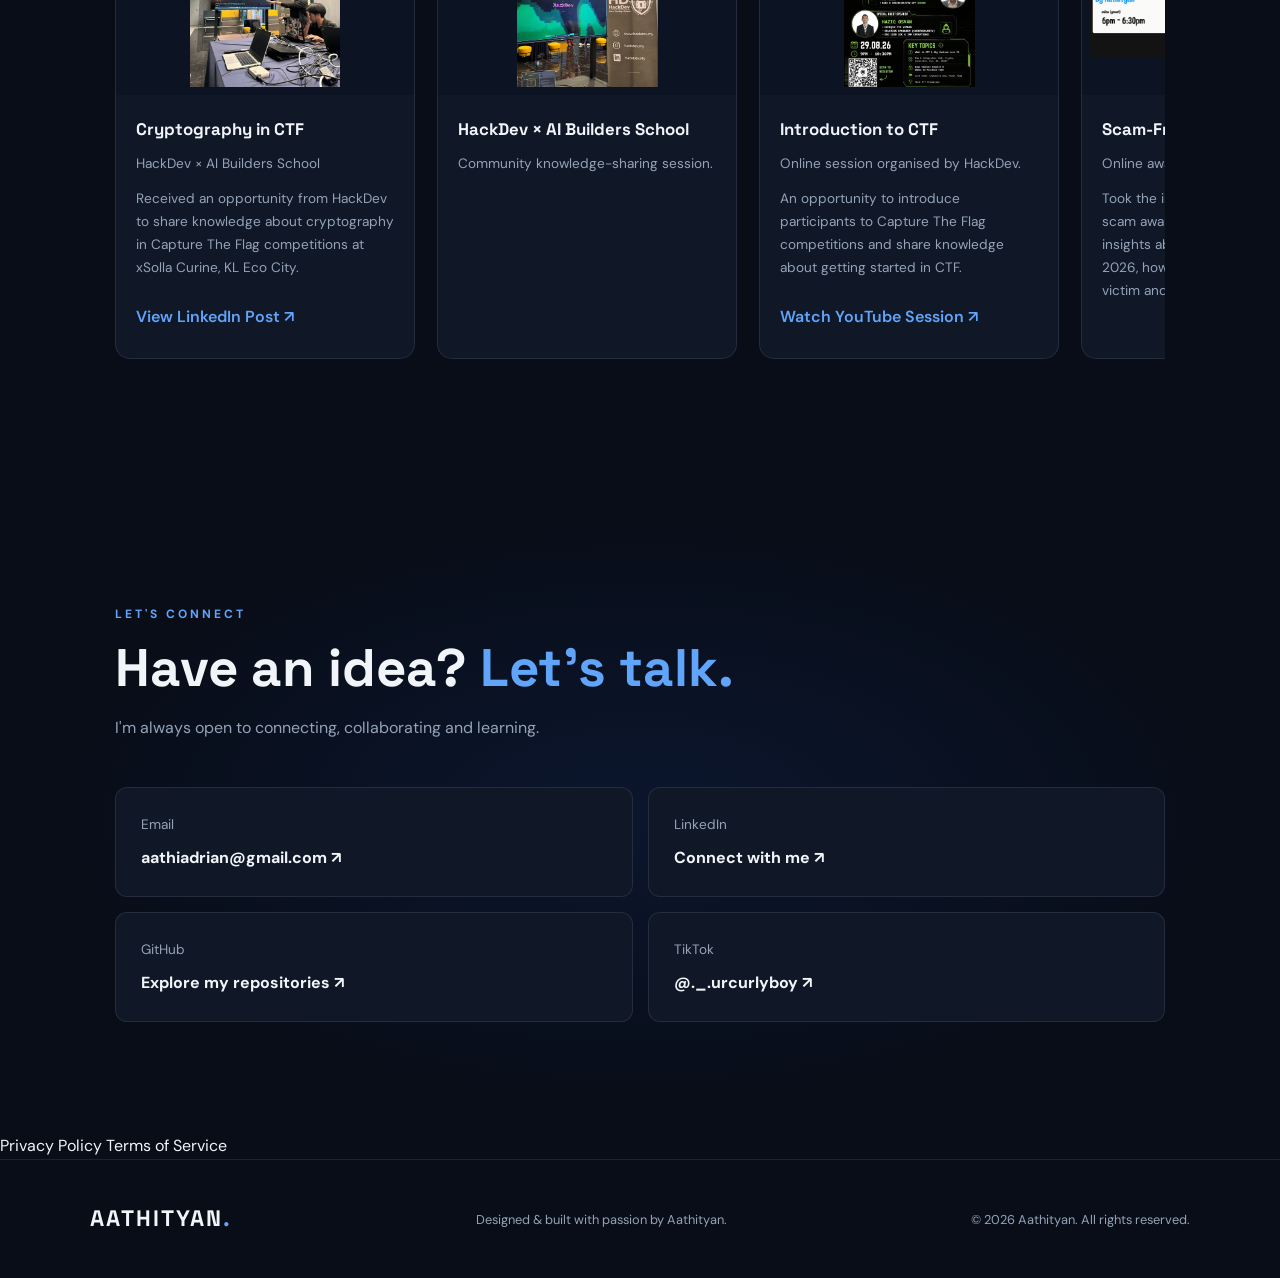
==== commit 33339b8f: "Update hero buttons and add resume CV popup" ====
--- a/index.html
+++ b/index.html
@@ -21,6 +21,7 @@
         <a href="#certificates">Certificates</a>
         <a href="#projects">Projects</a>
         <a href="#education">Education</a>
+        <a href="#rush">1 Year Rush</a>
         <a href="#speaking">Speaking</a>
         <a href="#contact">Contact</a>
     </nav>
@@ -45,10 +46,22 @@
             and building technology that solves real-world problems.
         </p>
 
-        <div class="hero-buttons">
-            <a href="#projects" class="button primary">Explore My Work ↗</a>
-            <a href="#contact" class="button secondary">Contact Me</a>
-        </div>
+
+<div class="hero-buttons">
+    <a href="#projects" class="button primary">Explore My Work ↗</a>
+    <a href="#contact" class="button secondary">Contact Me</a>
+
+    <button type="button" class="button secondary document-button"
+            data-document="Resume">
+        <i class="fa-solid fa-file-lines"></i> Resume
+    </button>
+
+    <button type="button" class="button secondary document-button"
+            data-document="CV">
+        <i class="fa-solid fa-file-pdf"></i> CV
+    </button>
+</div>
+
 
         <div class="hero-role">
             <span class="status-dot"></span>
@@ -81,6 +94,39 @@
         >
     </div>
 </section>
+
+
+<!-- DOCUMENT AVAILABILITY POPUP -->
+<div id="document-popup" class="document-popup"
+     role="dialog" aria-modal="true"
+     aria-labelledby="document-popup-title"
+     aria-hidden="true">
+
+    <div class="document-popup-content">
+        <button type="button" class="document-popup-close"
+                aria-label="Close popup">&times;</button>
+
+        <div class="document-popup-icon">
+            <i class="fa-solid fa-file-circle-info"></i>
+        </div>
+
+        <p class="eyebrow">DOCUMENT AVAILABILITY</p>
+
+        <h3 id="document-popup-title">Resume & CV</h3>
+
+        <p id="document-popup-message">
+            Thank you for your interest in me!
+            My Resume and CV will be available approximately
+            two months before my internship begins.
+            Stay tuned!
+        </p>
+
+        <button type="button" class="button primary"
+                id="document-popup-ok">
+            Got it
+        </button>
+    </div>
+</div>
 
 
 <!-- ABOUT SECTION -->
@@ -548,6 +594,99 @@
 </section>
 
 
+<!-- 1 YEAR RUSH -->
+<section id="rush" class="section rush-section">
+
+    <div class="section-heading">
+        <p class="eyebrow">THE ROAD TO INTERNSHIP · 2026–2027</p>
+        <h2>1 YEAR <span>RUSH.</span></h2>
+        <p>
+         <p>
+           I am challenging myself to expand my capabilities and prepare
+           for the cybersecurity industry. Before my internships, this is
+           the only last year's countdown to prepare myself, and push
+           myself towards success, as well as bringing the company a
+           real talented, disciplined employee.
+         </p>
+        </p>
+    </div>
+
+    <div class="rush-hero">
+        <div class="rush-intro">
+            <p class="eyebrow">THE MISSION</p>
+            <h3>Pushing myself towards the limit.</h3>
+            <p>
+                This is my personal preparation year. I want to push
+                myself beyond my comfort zone, gain meaningful
+                experience, strengthen my technical knowledge and
+                pursue professional certifications before my
+                expected internship in October 2027.
+            </p>
+        </div>
+
+        <div class="rush-countdown">
+            <p class="eyebrow">TARGET INTERNSHIP</p>
+            <strong id="rush-countdown">Loading...</strong>
+            <span>Days until October 2027</span>
+            <p>Target: 1 October 2027</p>
+        </div>
+    </div>
+
+    <div class="rush-pillars">
+
+        <article class="rush-pillar">
+            <span class="rush-number">01</span>
+            <h3>Experience</h3>
+            <p>
+                Participate in cybersecurity events, hackathons,
+                workshops, sharing sessions and real-world projects.
+            </p>
+        </article>
+
+        <article class="rush-pillar">
+            <span class="rush-number">02</span>
+            <h3>Knowledge</h3>
+            <p>
+                Strengthen my foundations in networking, Linux,
+                computer forensics, ethical hacking, SOC operations
+                and security analysis.
+            </p>
+        </article>
+
+        <article class="rush-pillar">
+            <span class="rush-number">03</span>
+            <h3>Certifications</h3>
+            <p>
+                Work towards industry-recognised certifications
+                and continuously validate my technical skills.
+            </p>
+        </article>
+
+    </div>
+
+    <div class="rush-timeline-heading">
+        <div>
+            <p class="eyebrow">THE JOURNEY</p>
+            <h3>Milestones & <span>Upcoming Events.</span></h3>
+            <p>
+                Every opportunity, achievement and milestone
+                becomes part of this journey.
+            </p>
+        </div>
+        <span class="rush-live-label">
+            <span class="rush-live-dot"></span>
+            LIVE TIMELINE
+        </span>
+    </div>
+
+    <div id="rush-timeline" class="rush-timeline"
+         aria-live="polite">
+        <p class="rush-loading">Loading mission timeline...</p>
+    </div>
+
+</section>
+
+
 <!-- SPEAKER SESSIONS -->
 <section id="speaking" class="section">
     <div class="section-heading">
--- a/style.css
+++ b/style.css
@@ -635,3 +635,423 @@
         animation-duration: 0.01ms !important;
     }
 }
+/* IMAGE PREVIEW POPUP */
+
+.image-preview {
+    position: fixed;
+    inset: 0;
+    z-index: 2000;
+    display: none;
+    align-items: center;
+    justify-content: center;
+    padding: 40px;
+    background: rgba(0, 0, 0, 0.94);
+    backdrop-filter: blur(12px);
+}
+
+.image-preview.active {
+    display: flex;
+}
+
+.image-preview img {
+    max-width: 90%;
+    max-height: 85vh;
+    object-fit: contain;
+    border-radius: 10px;
+    box-shadow: 0 0 50px rgba(59, 130, 246, 0.2);
+}
+
+.preview-close {
+    position: absolute;
+    top: 25px;
+    right: 35px;
+    border: none;
+    background: transparent;
+    color: white;
+    font-size: 2.5rem;
+    cursor: pointer;
+}
+
+.navbar nav a.active {
+    color: var(--primary-light);
+}
+
+
+/* =========================================
+   1 YEAR RUSH DASHBOARD
+========================================= */
+
+.rush-section {
+    background:
+        radial-gradient(ellipse at 90% 10%,
+        rgba(37, 99, 235, 0.12), transparent 45%);
+}
+
+.rush-hero {
+    display: grid;
+    grid-template-columns: 1.5fr 0.8fr;
+    gap: 25px;
+    margin-bottom: 30px;
+}
+
+.rush-intro,
+.rush-countdown,
+.rush-pillar,
+.rush-event {
+    background: var(--surface);
+    border: 1px solid var(--border);
+    border-radius: 16px;
+}
+
+.rush-intro {
+    padding: 35px;
+}
+
+.rush-intro h3,
+.rush-timeline-heading h3 {
+    font-family: 'Space Grotesk', sans-serif;
+    font-size: clamp(1.6rem, 3vw, 2.3rem);
+    line-height: 1.25;
+    margin-bottom: 15px;
+}
+
+.rush-intro h3 span,
+.rush-timeline-heading h3 span {
+    color: var(--primary-light);
+}
+
+.rush-intro > p:last-child {
+    color: var(--muted);
+    max-width: 650px;
+}
+
+.rush-countdown {
+    padding: 30px;
+    display: flex;
+    flex-direction: column;
+    justify-content: center;
+    background: linear-gradient(145deg, #142443, #101827);
+}
+
+.rush-countdown strong {
+    font-family: 'Space Grotesk', sans-serif;
+    font-size: clamp(2.5rem, 5vw, 4rem);
+    color: var(--primary-light);
+    line-height: 1.2;
+}
+
+.rush-countdown span,
+.rush-countdown > p:last-child {
+    color: var(--muted);
+    font-size: 0.85rem;
+}
+
+.rush-countdown > p:last-child {
+    margin-top: 15px;
+}
+
+.rush-pillars {
+    display: grid;
+    grid-template-columns: repeat(3, 1fr);
+    gap: 18px;
+    margin-bottom: 85px;
+}
+
+.rush-pillar {
+    padding: 25px;
+    transition: transform 0.3s, border-color 0.3s;
+}
+
+.rush-pillar:hover {
+    transform: translateY(-5px);
+    border-color: var(--primary);
+}
+
+.rush-number {
+    color: var(--primary-light);
+    font-family: 'Space Grotesk', sans-serif;
+    font-size: 0.8rem;
+    letter-spacing: 2px;
+}
+
+.rush-pillar h3 {
+    font-family: 'Space Grotesk', sans-serif;
+    font-size: 1.35rem;
+    margin: 12px 0 8px;
+}
+
+.rush-pillar p {
+    color: var(--muted);
+    font-size: 0.9rem;
+}
+
+.rush-timeline-heading {
+    display: flex;
+    justify-content: space-between;
+    align-items: flex-end;
+    gap: 20px;
+    margin-bottom: 35px;
+}
+
+.rush-timeline-heading > div > p:last-child {
+    color: var(--muted);
+}
+
+.rush-live-label {
+    display: flex;
+    align-items: center;
+    gap: 9px;
+    color: var(--muted);
+    font-size: 0.7rem;
+    font-weight: 700;
+    letter-spacing: 2px;
+    white-space: nowrap;
+    padding-bottom: 8px;
+}
+
+.rush-live-dot {
+    width: 8px;
+    height: 8px;
+    border-radius: 50%;
+    background: #22c55e;
+    box-shadow: 0 0 12px #22c55e;
+}
+
+.rush-timeline {
+    position: relative;
+    max-width: 900px;
+    margin-left: 8px;
+}
+
+.rush-timeline::before {
+    content: '';
+    position: absolute;
+    left: 8px;
+    top: 12px;
+    bottom: 20px;
+    width: 2px;
+    background: linear-gradient(var(--primary), rgba(59,130,246,0.05));
+}
+
+.rush-event {
+    position: relative;
+    margin: 0 0 25px 40px;
+    padding: 25px;
+}
+
+.rush-event::before {
+    content: '';
+    position: absolute;
+    left: -40px;
+    top: 29px;
+    width: 14px;
+    height: 14px;
+    border-radius: 50%;
+    background: var(--primary);
+    border: 4px solid var(--background);
+    box-shadow: 0 0 15px rgba(59,130,246,0.6);
+}
+
+.rush-event[data-status="upcoming"]::before {
+    background: #64748b;
+    box-shadow: none;
+}
+
+.rush-event[data-status="completed"]::before {
+    background: #22c55e;
+    box-shadow: 0 0 12px rgba(34,197,94,0.5);
+}
+
+.rush-event-meta {
+    display: flex;
+    flex-wrap: wrap;
+    align-items: center;
+    gap: 12px;
+    margin-bottom: 12px;
+}
+
+.rush-event-date,
+.rush-event-category {
+    color: var(--primary-light);
+    font-size: 0.7rem;
+    font-weight: 700;
+    letter-spacing: 1.5px;
+}
+
+.rush-event-status {
+    font-size: 0.65rem;
+    text-transform: uppercase;
+    letter-spacing: 1px;
+    color: var(--muted);
+    border: 1px solid var(--border);
+    padding: 3px 9px;
+    border-radius: 20px;
+}
+
+.rush-event h4 {
+    font-family: 'Space Grotesk', sans-serif;
+    font-size: 1.3rem;
+    margin-bottom: 8px;
+}
+
+.rush-event > p:last-child {
+    color: var(--muted);
+    font-size: 0.9rem;
+}
+
+.rush-loading,
+.rush-error,
+.rush-empty {
+    color: var(--muted);
+    padding: 20px;
+    background: var(--surface);
+    border-radius: 12px;
+}
+
+@media (max-width: 760px) {
+    .rush-hero {
+        grid-template-columns: 1fr;
+    }
+
+    .rush-pillars {
+        grid-template-columns: 1fr;
+        margin-bottom: 60px;
+    }
+
+    .rush-timeline-heading {
+        align-items: flex-start;
+        flex-direction: column;
+    }
+
+    .rush-intro,
+    .rush-countdown {
+        padding: 25px;
+    }
+
+    .rush-event {
+        padding: 20px;
+    }
+}
+
+
+
+/* =========================================
+   RESUME & CV POPUP
+========================================= */
+
+.document-button {
+    cursor: pointer;
+    font-family: inherit;
+}
+
+.document-popup {
+    position: fixed;
+    inset: 0;
+    z-index: 9999;
+    display: flex;
+    align-items: center;
+    justify-content: center;
+    padding: 20px;
+    background: rgba(0, 0, 0, 0.78);
+    backdrop-filter: blur(8px);
+
+    opacity: 0;
+    visibility: hidden;
+    transition: opacity 0.25s ease, visibility 0.25s ease;
+}
+
+.document-popup.active {
+    opacity: 1;
+    visibility: visible;
+}
+
+.document-popup-content {
+    position: relative;
+    width: 100%;
+    max-width: 430px;
+    padding: 38px 30px;
+    text-align: center;
+    background: var(--surface);
+    border: 1px solid var(--border);
+    border-radius: 18px;
+    transform: translateY(15px);
+    transition: transform 0.25s ease;
+}
+
+.document-popup.active .document-popup-content {
+    transform: translateY(0);
+}
+
+.document-popup-close {
+    position: absolute;
+    top: 12px;
+    right: 17px;
+    border: none;
+    background: transparent;
+    color: var(--muted);
+    font-size: 28px;
+    cursor: pointer;
+}
+
+.document-popup-icon {
+    font-size: 2.5rem;
+    color: var(--primary-light);
+    margin-bottom: 20px;
+}
+
+.document-popup-content h3 {
+    font-family: 'Space Grotesk', sans-serif;
+    font-size: 1.7rem;
+    margin: 12px 0;
+}
+
+.document-popup-content > p:not(.eyebrow) {
+    color: var(--muted);
+    line-height: 1.7;
+    margin-bottom: 25px;
+}
+
+@media (max-width: 760px) {
+    .hero-buttons {
+        flex-wrap: wrap;
+    }
+
+    .document-popup-content {
+        padding: 35px 22px;
+    }
+}
+
+/* =========================================
+   SMALLER RESUME & CV BUTTONS
+========================================= */
+
+.hero-buttons .document-button {
+    appearance: none;
+    flex: 0 0 auto;
+
+    padding: 9px 14px !important;
+    font-size: 0.82rem !important;
+    line-height: 1.3;
+
+    background: var(--surface) !important;
+    color: var(--primary-light) !important;
+
+    border: 1px solid var(--primary) !important;
+    border-radius: 8px;
+
+    font-family: inherit;
+    font-weight: 600;
+    cursor: pointer;
+
+    transition: all 0.25s ease;
+}
+
+.hero-buttons .document-button:hover {
+    background: var(--primary) !important;
+    color: #ffffff !important;
+    transform: translateY(-2px);
+}
+
+.hero-buttons .document-button i {
+    font-size: 0.85rem;
+}
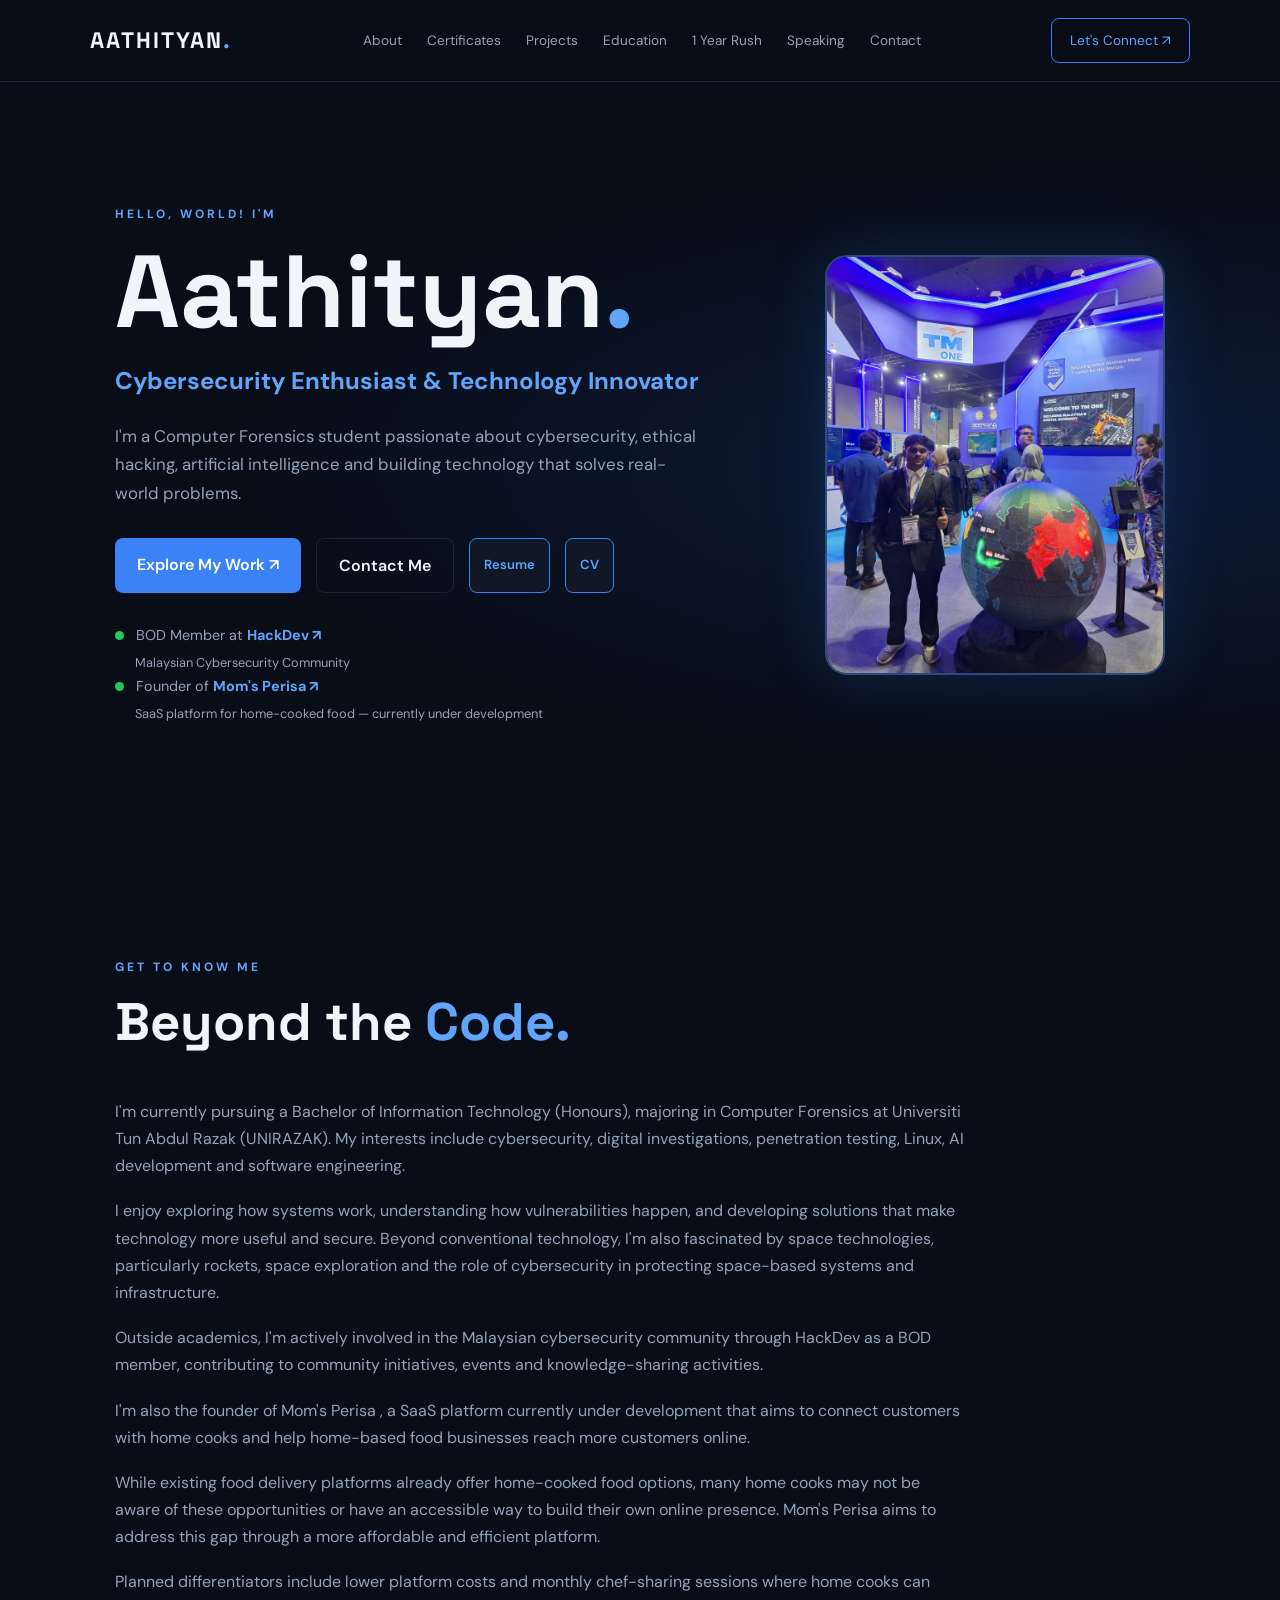
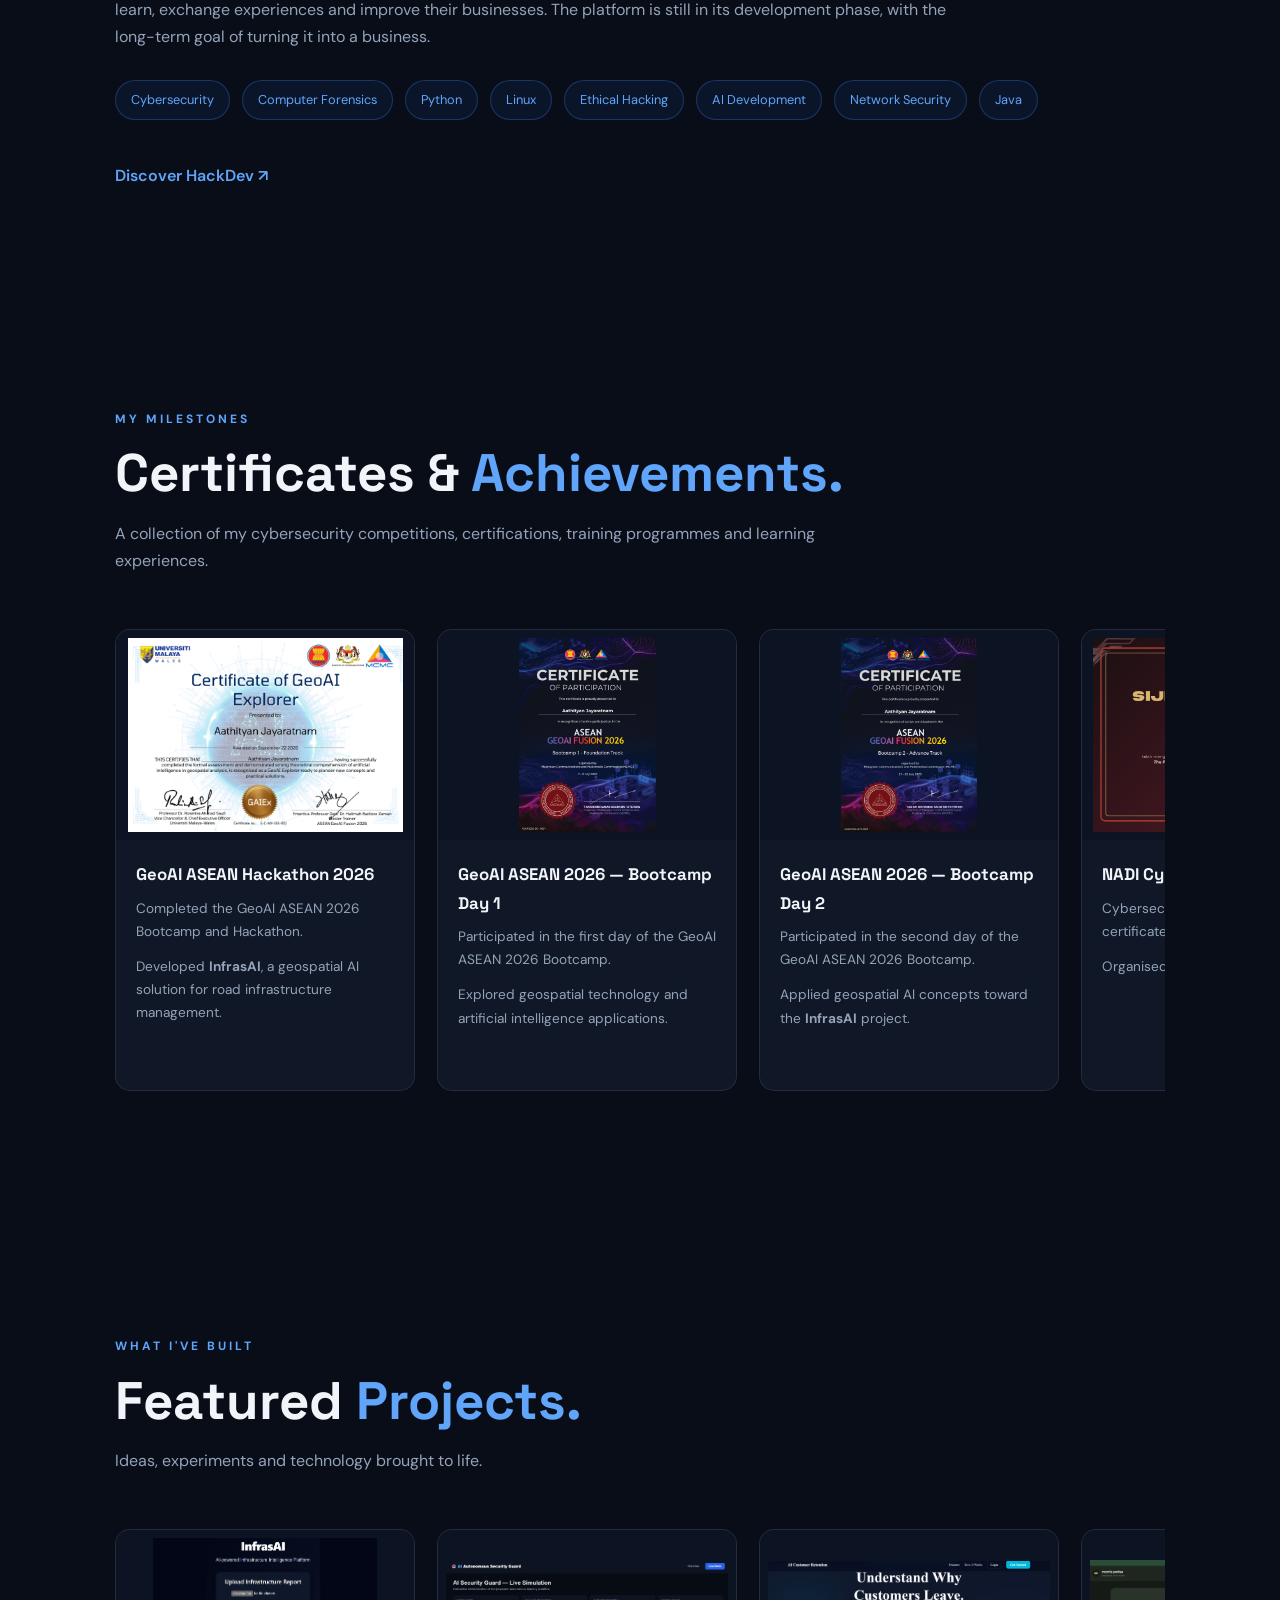
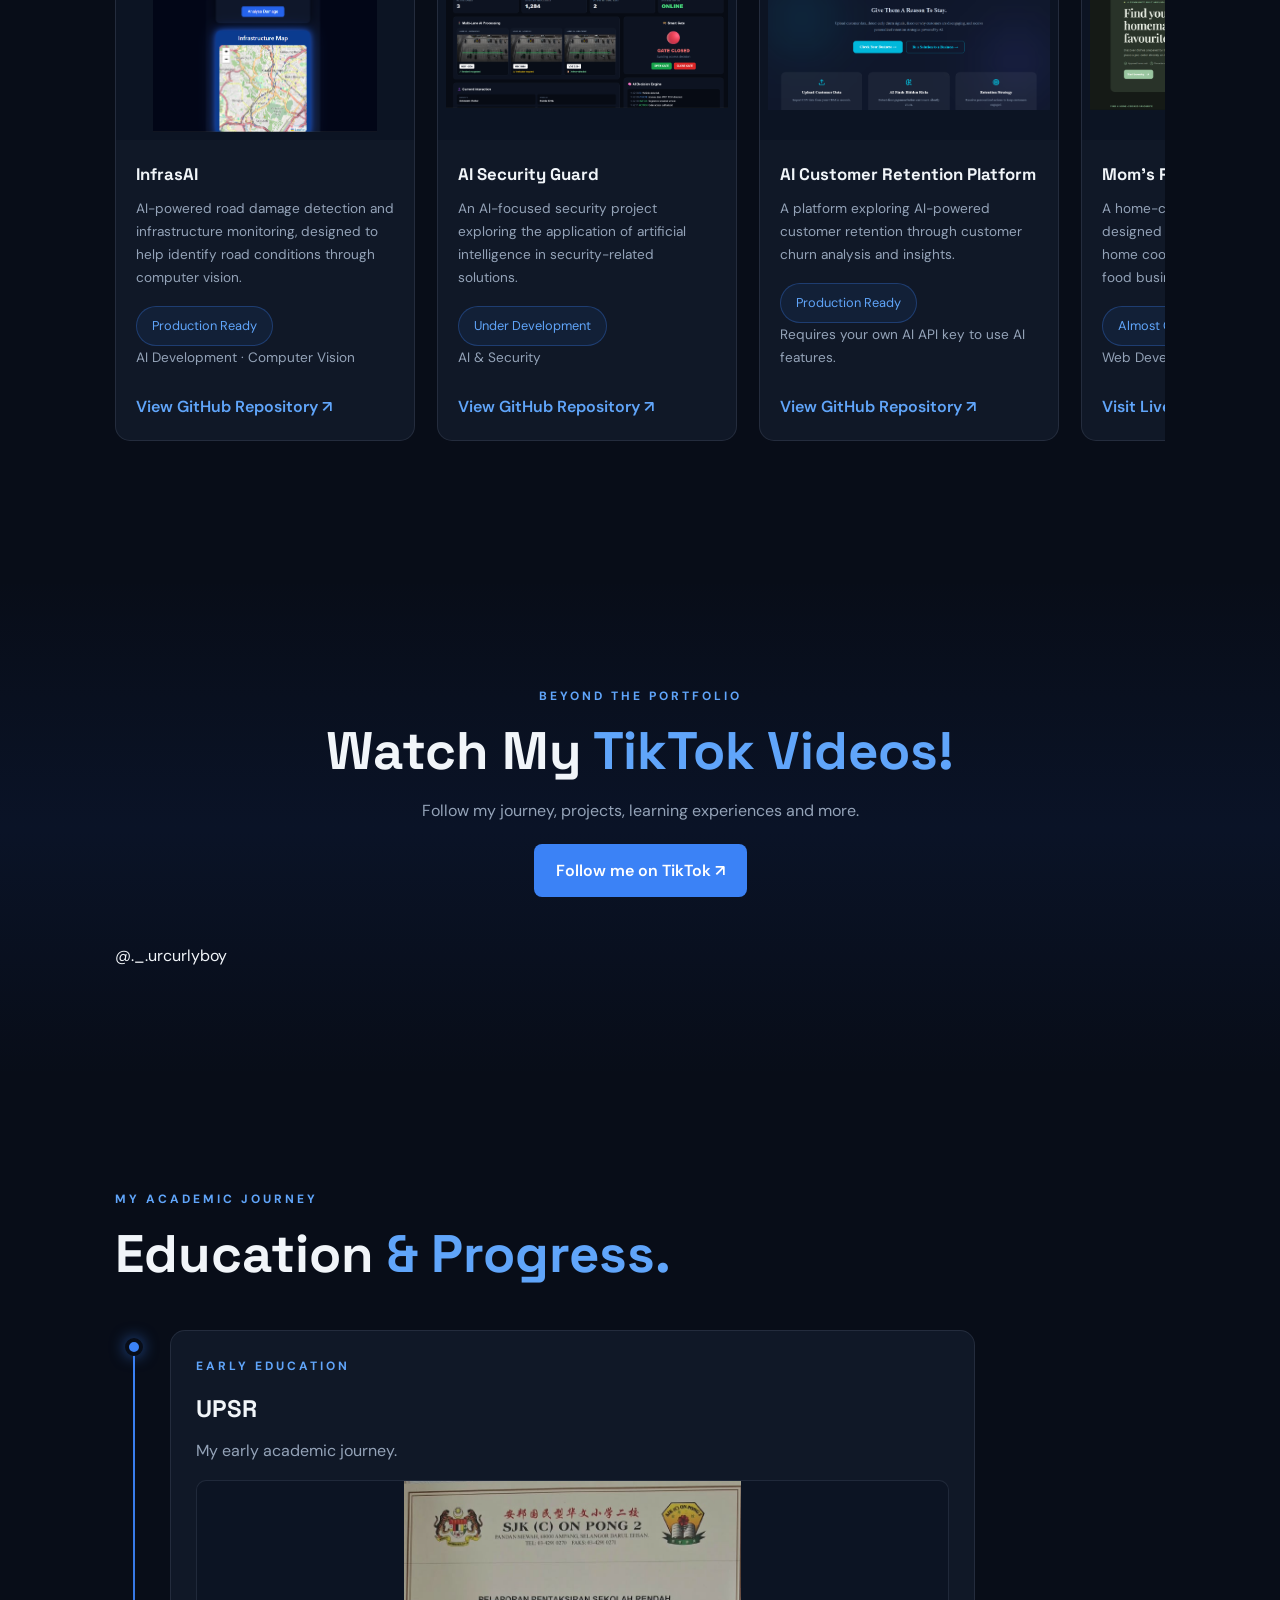
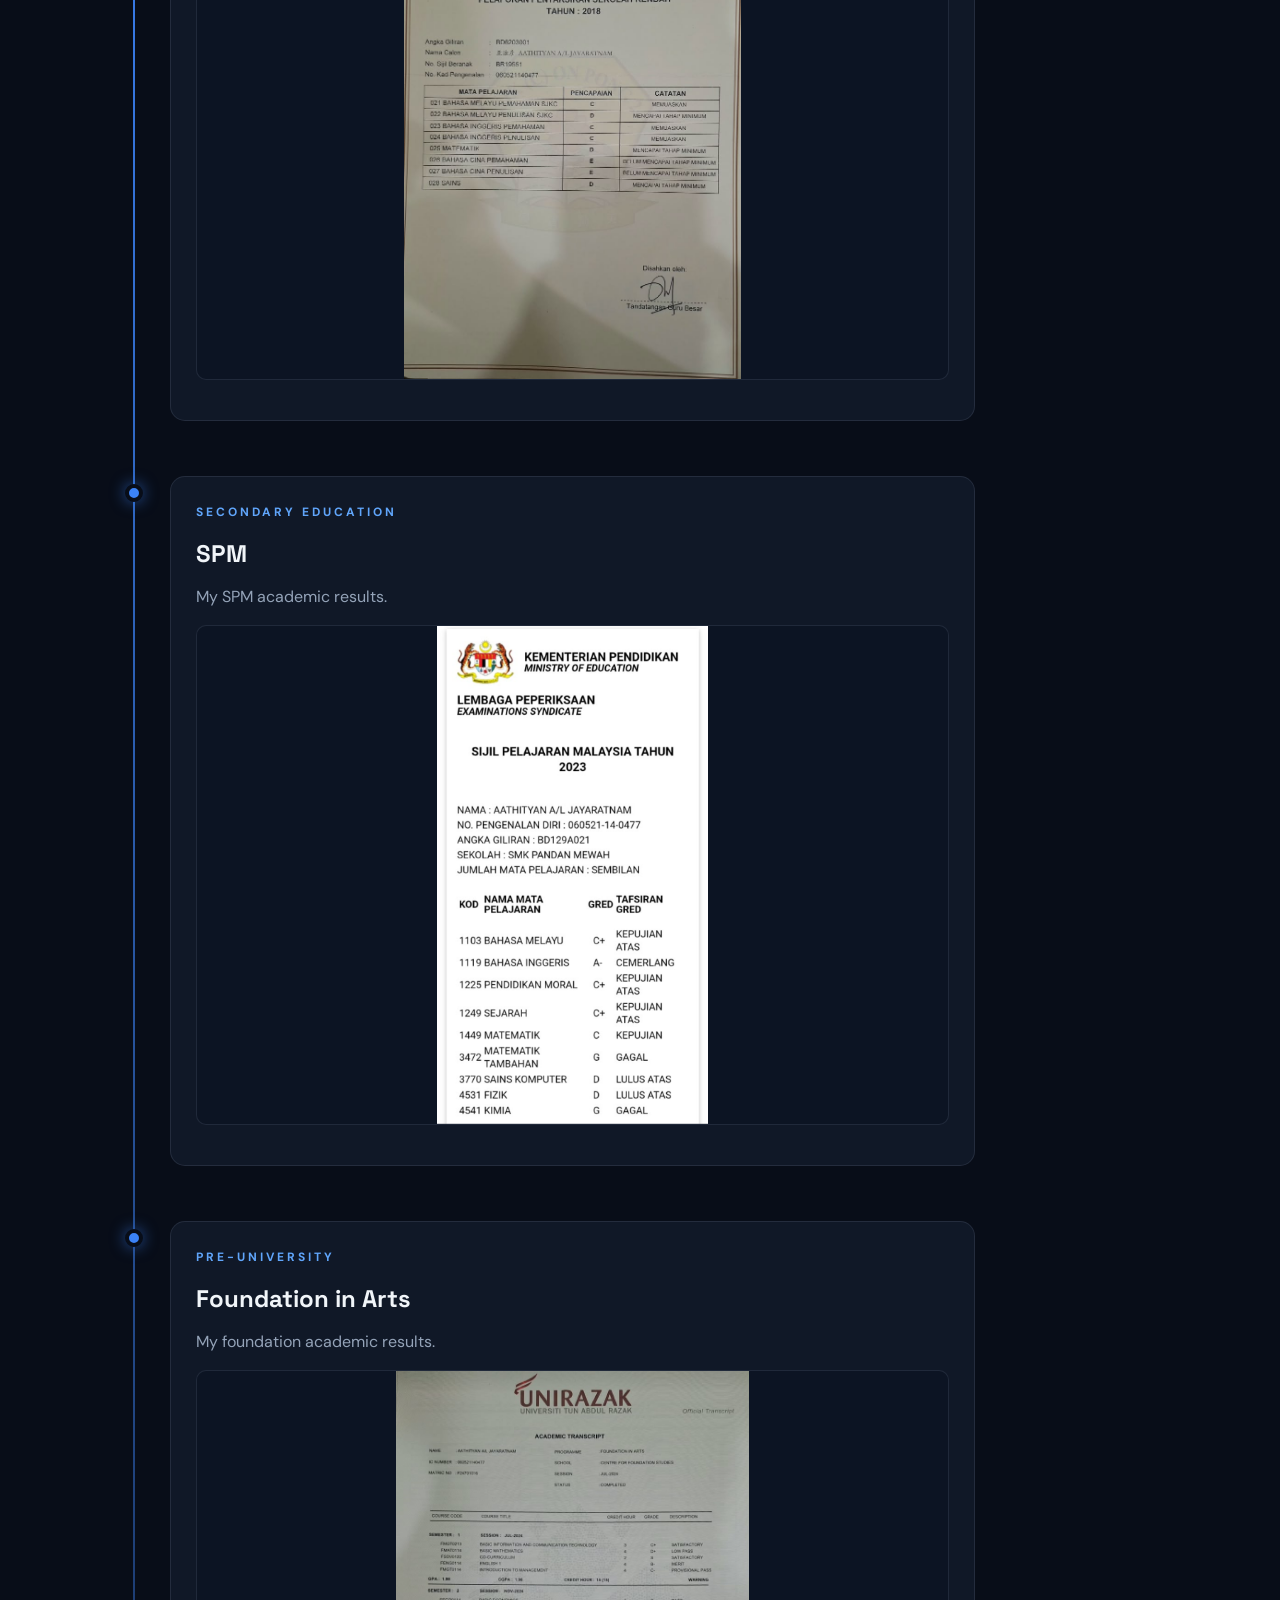
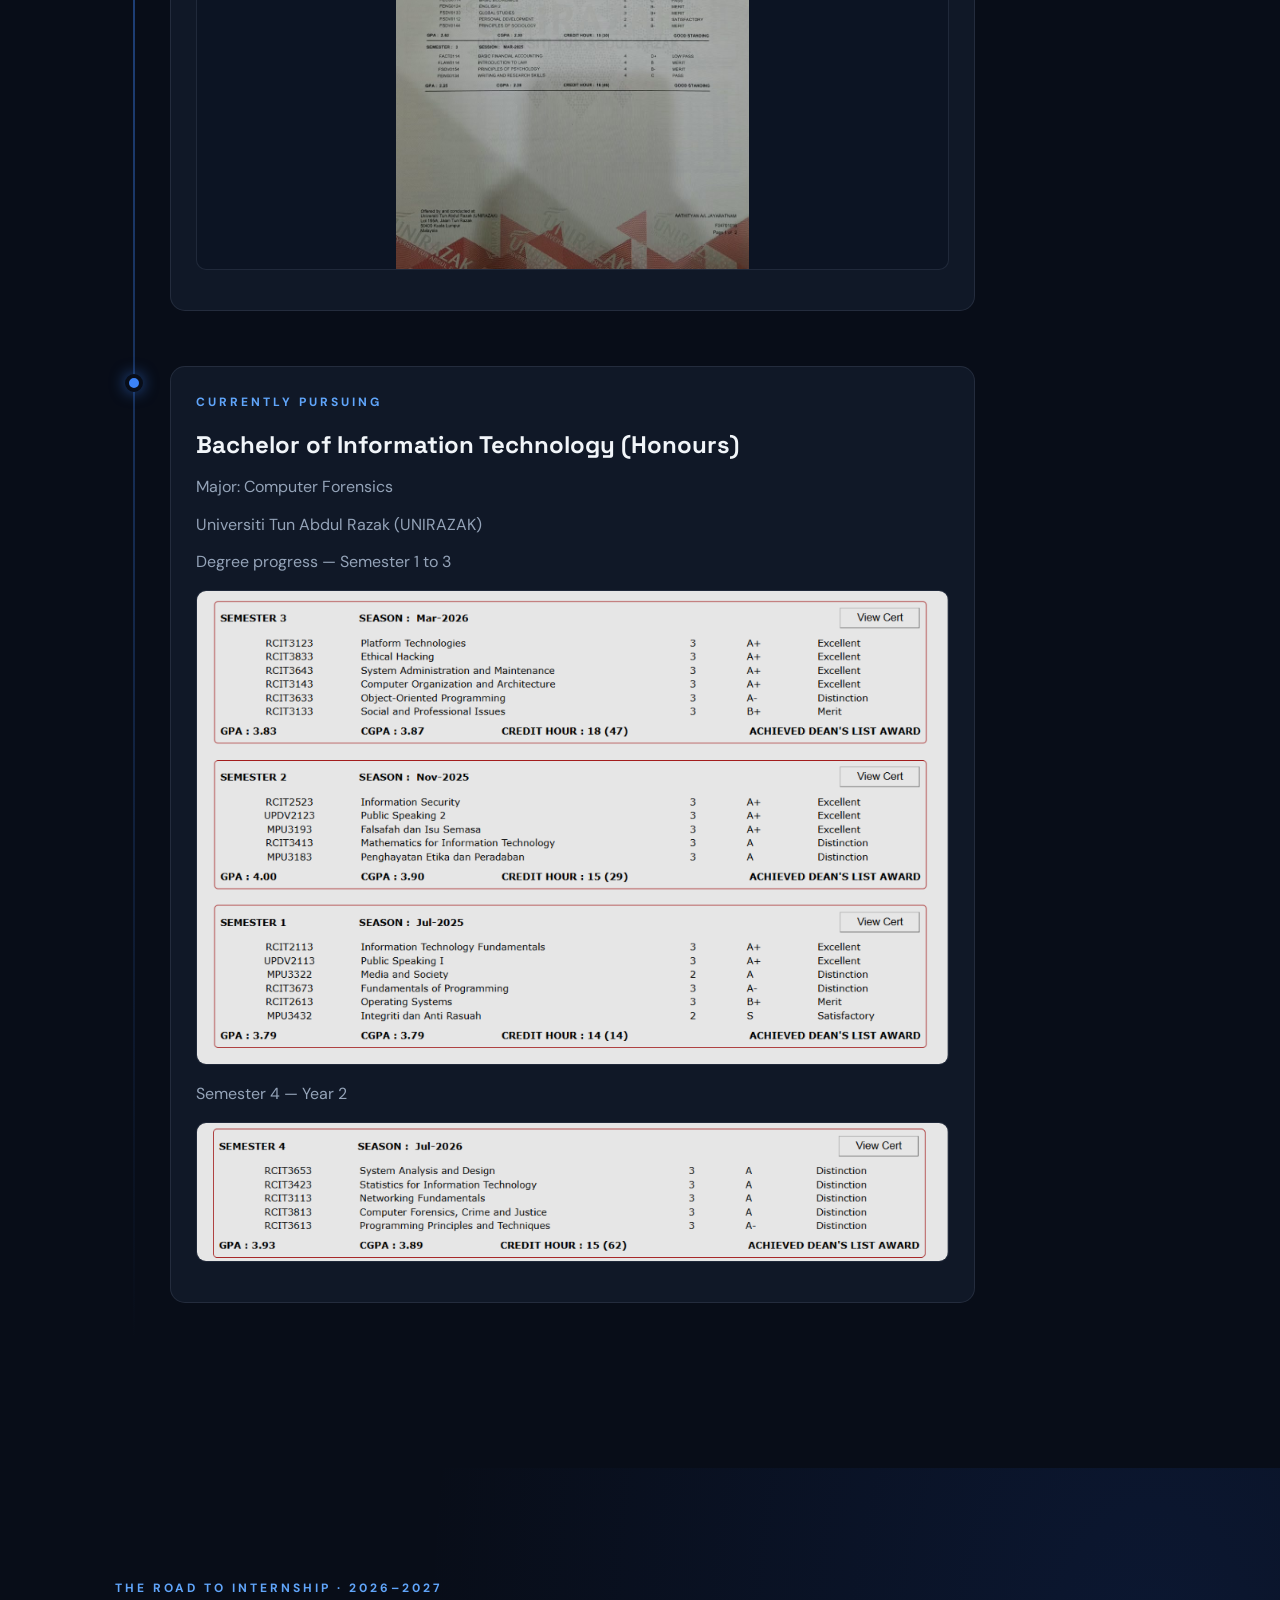
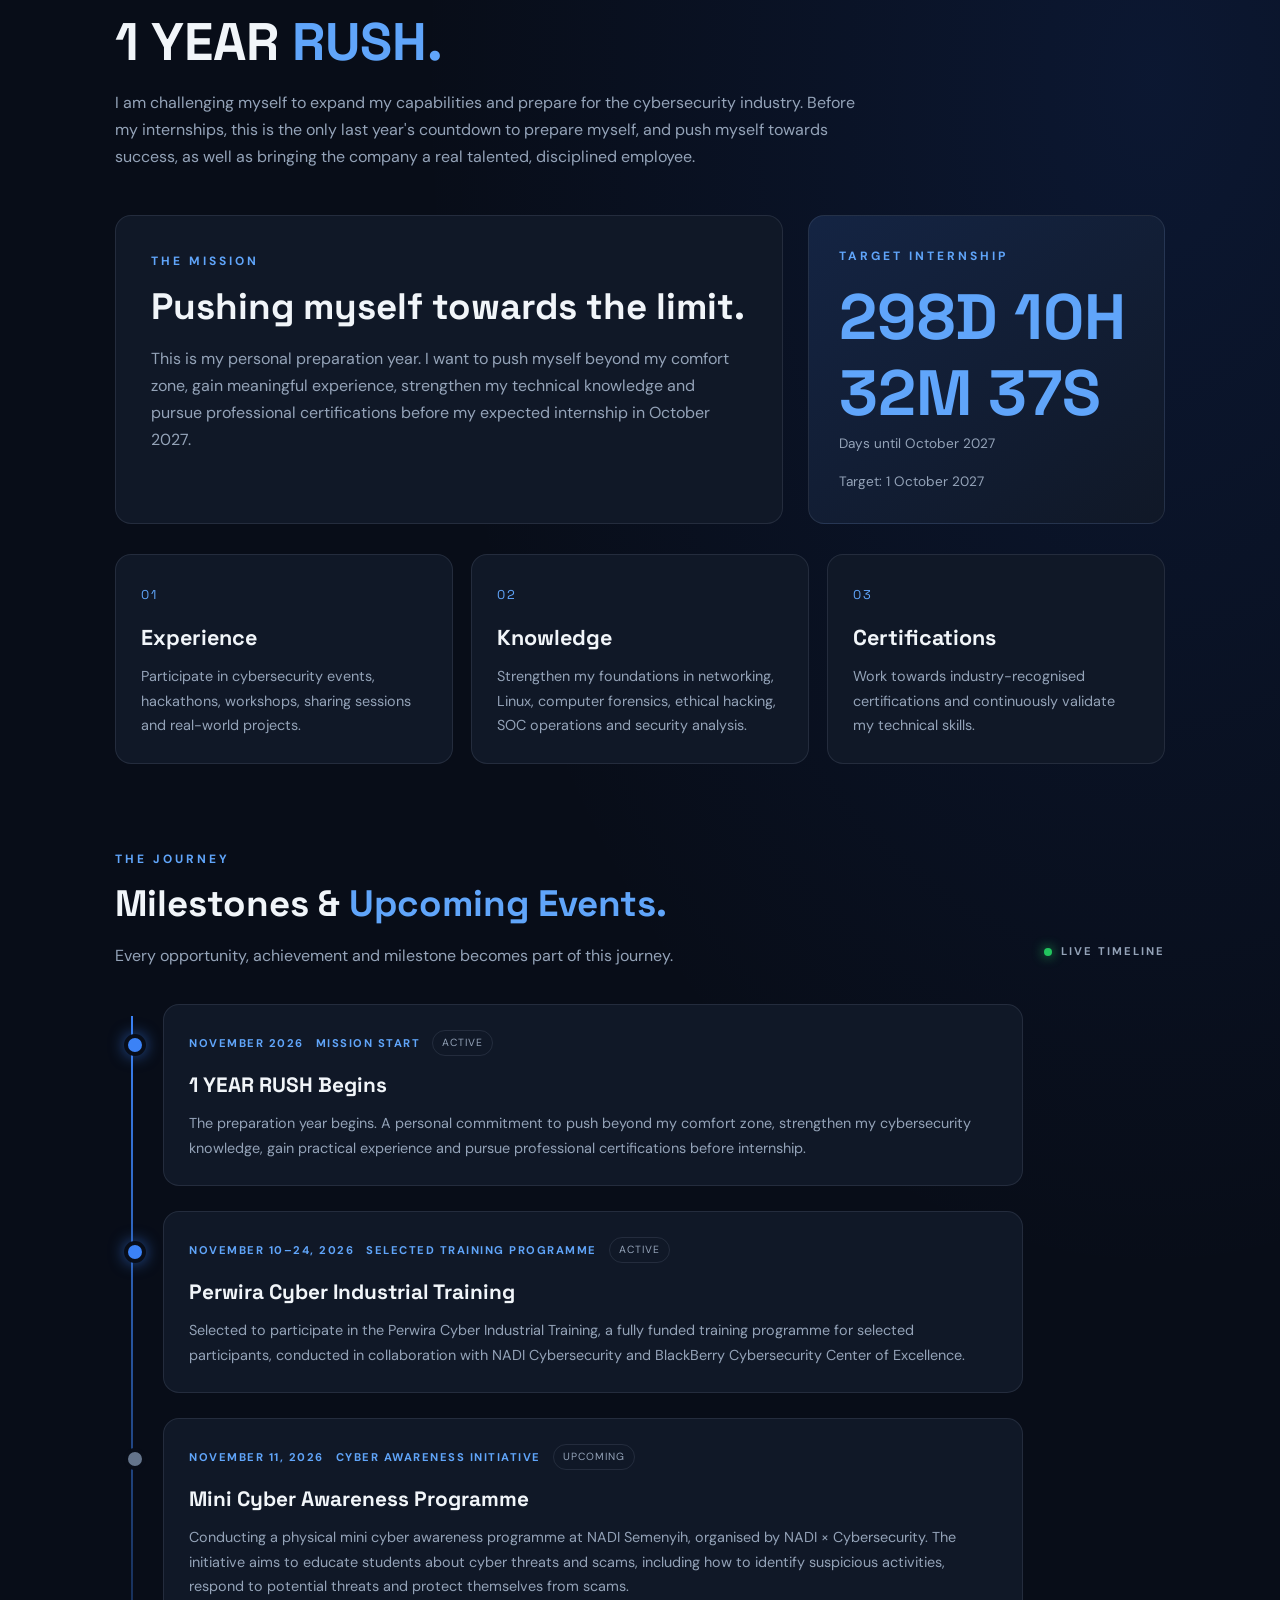
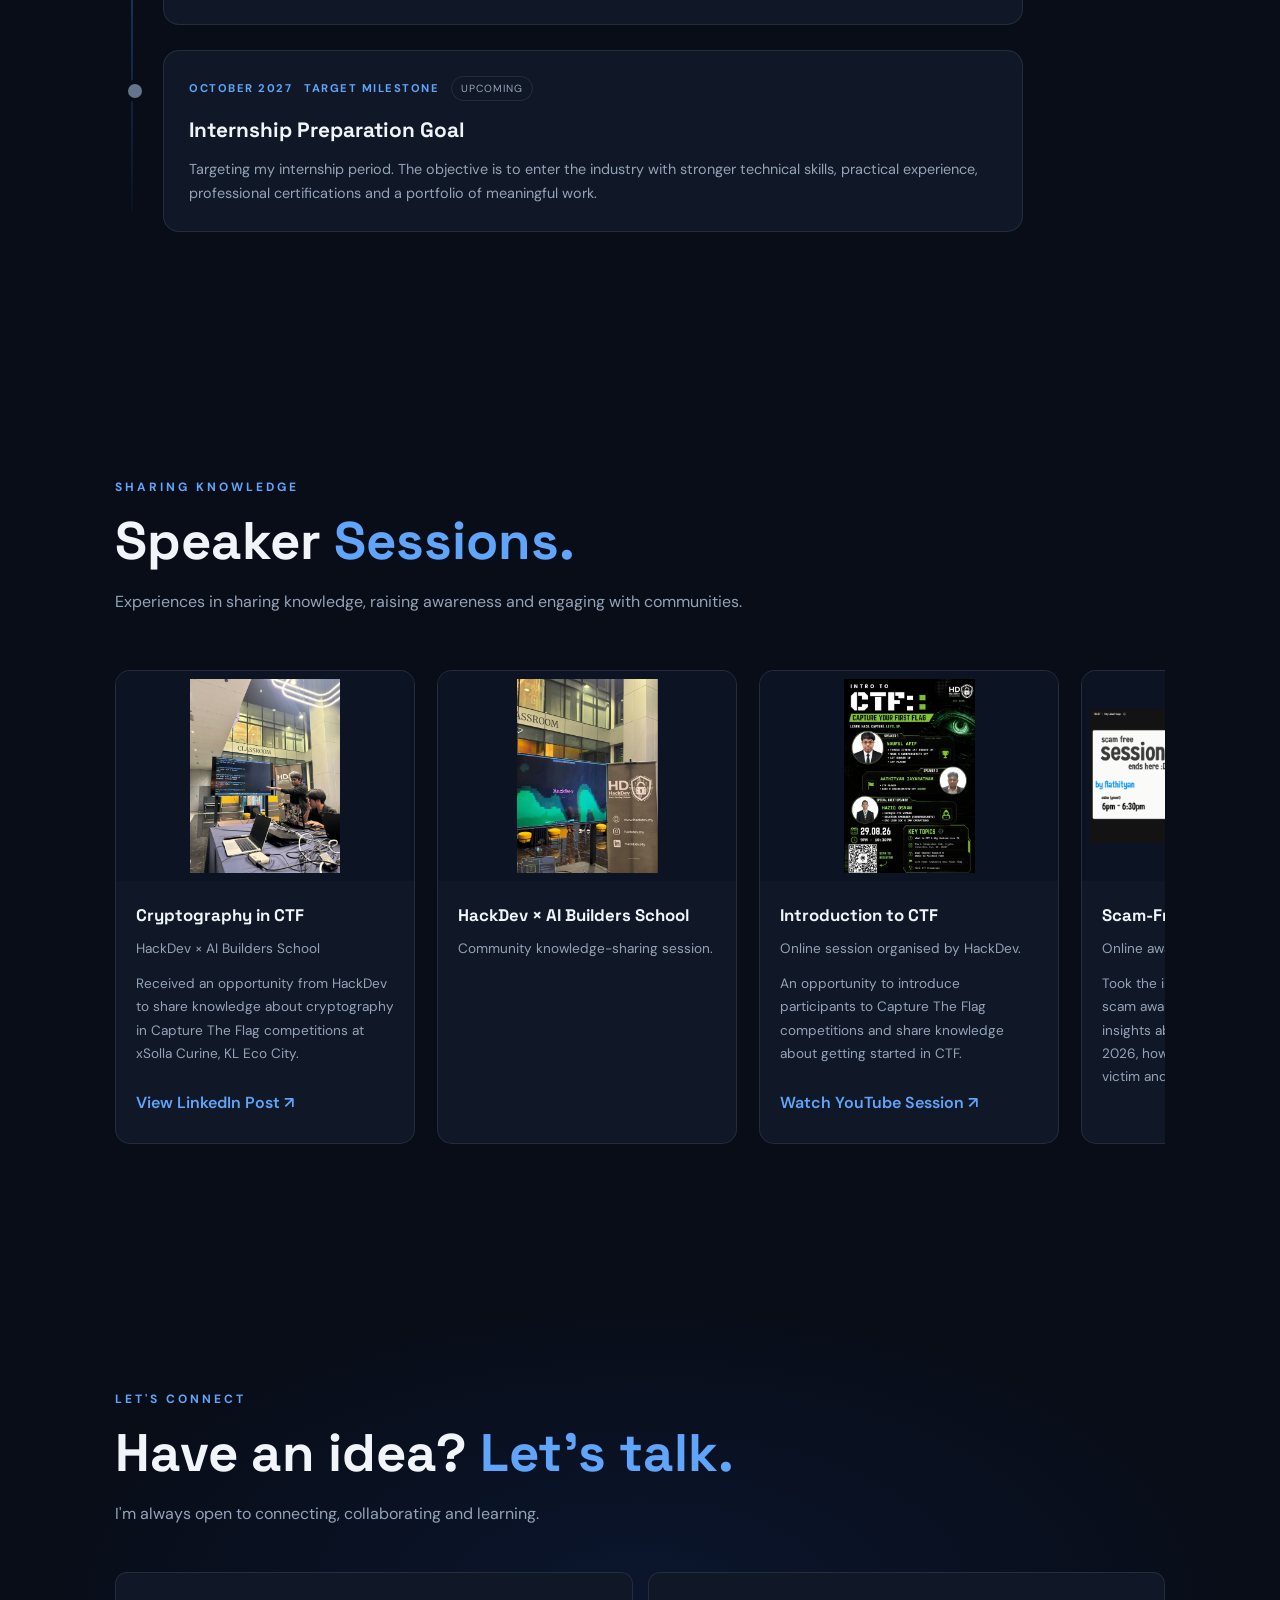
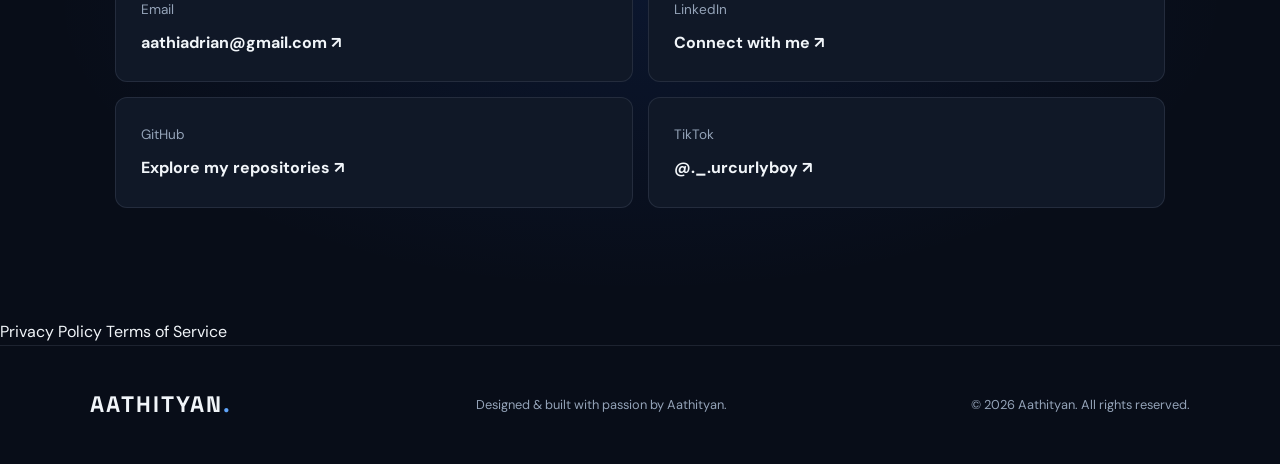
==== commit 3158030e: "Add GeoAI ASEAN achievements and November milestones" ====
--- a/index.html
+++ b/index.html
@@ -220,6 +220,35 @@
     </div>
 
     <div class="horizontal-track" id="certificate-track">
+                <article class="image-card">
+            <img src="certificate%20picture/GeoAi%20Asean%2026%20Completion%20Cert.png"
+                 alt="GeoAI ASEAN 2026 Hackathon completion certificate">
+            <div class="card-info">
+                <h3>GeoAI ASEAN Hackathon 2026</h3>
+                <p>Completed the GeoAI ASEAN 2026 Bootcamp and Hackathon.</p>
+                <p>Developed <strong>InfrasAI</strong>, a geospatial AI solution for road infrastructure management.</p>
+            </div>
+        </article>
+
+        <article class="image-card">
+            <img src="certificate%20picture/GeoAi%20Asean%2026%20bootcamp%20Day%201.png"
+                 alt="GeoAI ASEAN 2026 Bootcamp Day 1">
+            <div class="card-info">
+                <h3>GeoAI ASEAN 2026 — Bootcamp Day 1</h3>
+                <p>Participated in the first day of the GeoAI ASEAN 2026 Bootcamp.</p>
+                <p>Explored geospatial technology and artificial intelligence applications.</p>
+            </div>
+        </article>
+
+        <article class="image-card">
+            <img src="certificate%20picture/GeoAi%20Asean%2026%20bootcamp%20Day%202.png"
+                 alt="GeoAI ASEAN 2026 Bootcamp Day 2">
+            <div class="card-info">
+                <h3>GeoAI ASEAN 2026 — Bootcamp Day 2</h3>
+                <p>Participated in the second day of the GeoAI ASEAN 2026 Bootcamp.</p>
+                <p>Applied geospatial AI concepts toward the <strong>InfrasAI</strong> project.</p>
+            </div>
+        </article>      
 
         <article class="image-card">
             <img src="certificate%20picture/NADI%20Cybersecurity%20CTF%202026.png"
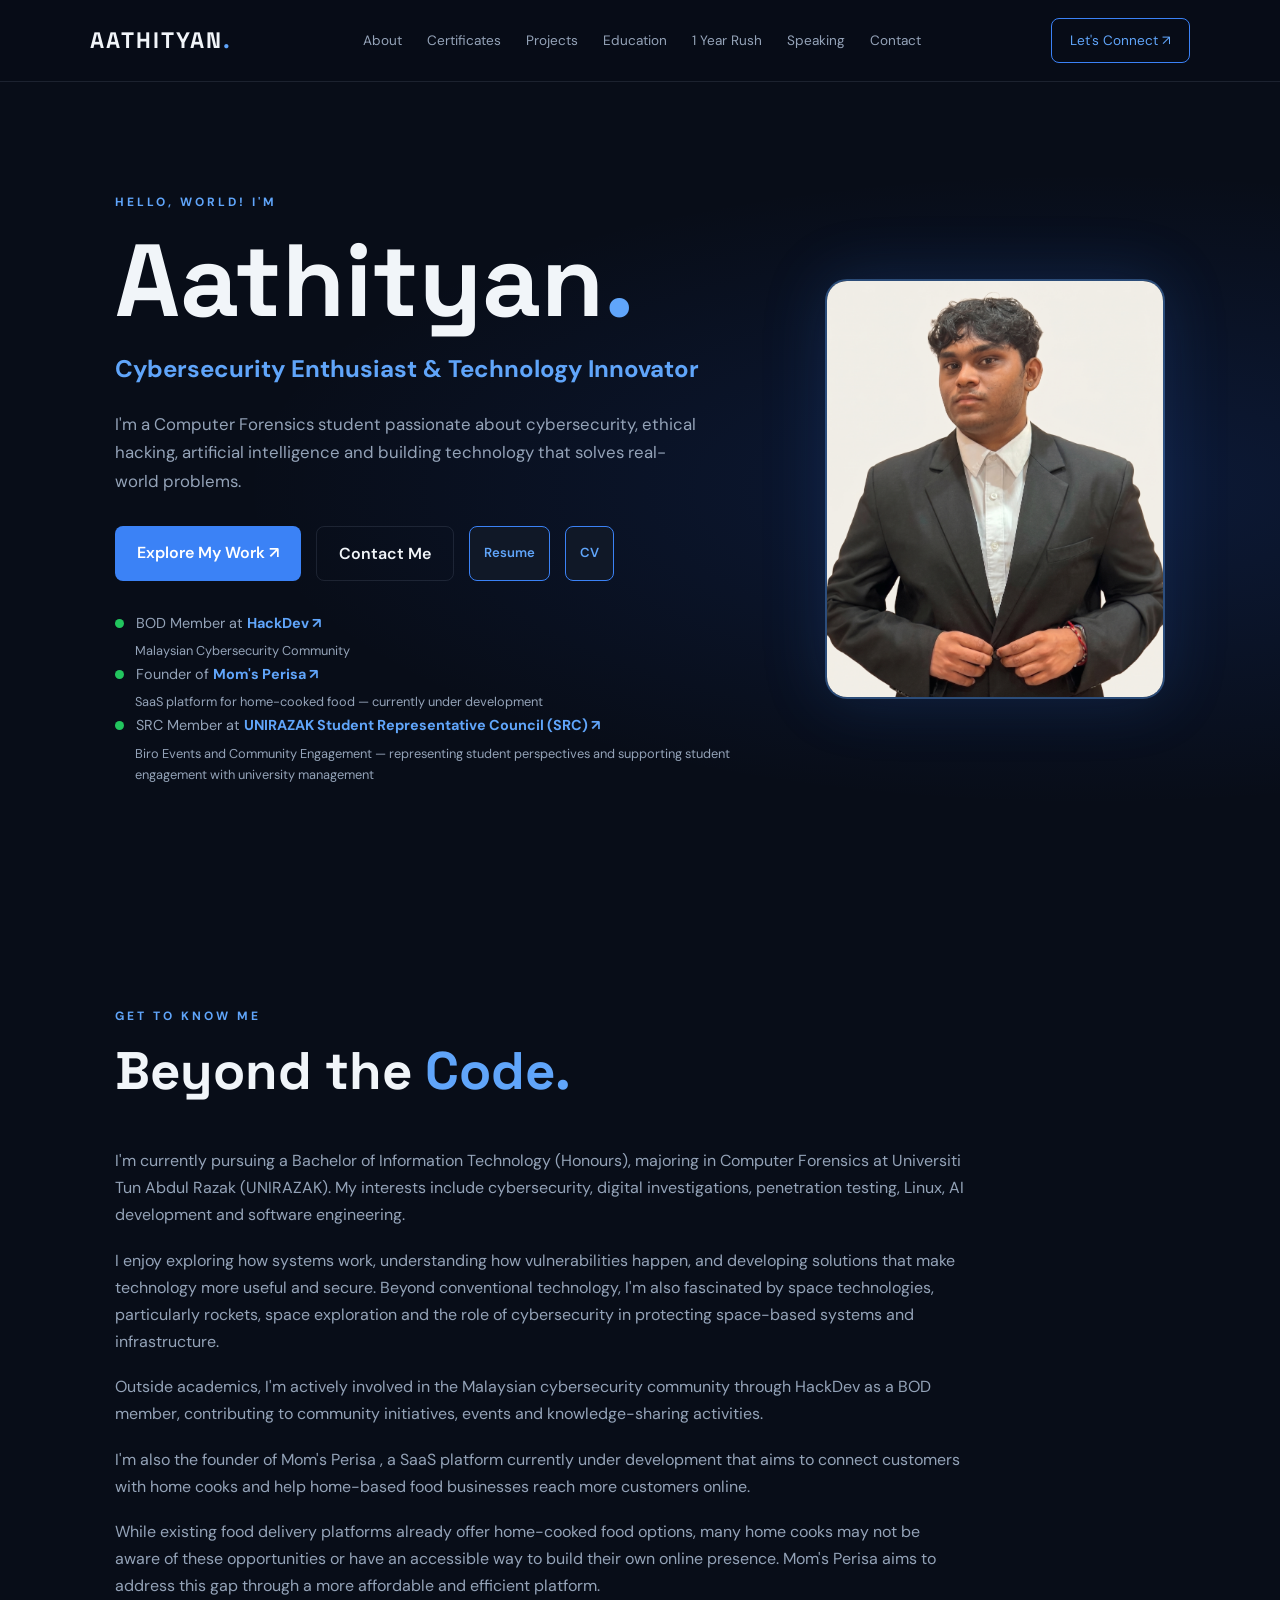
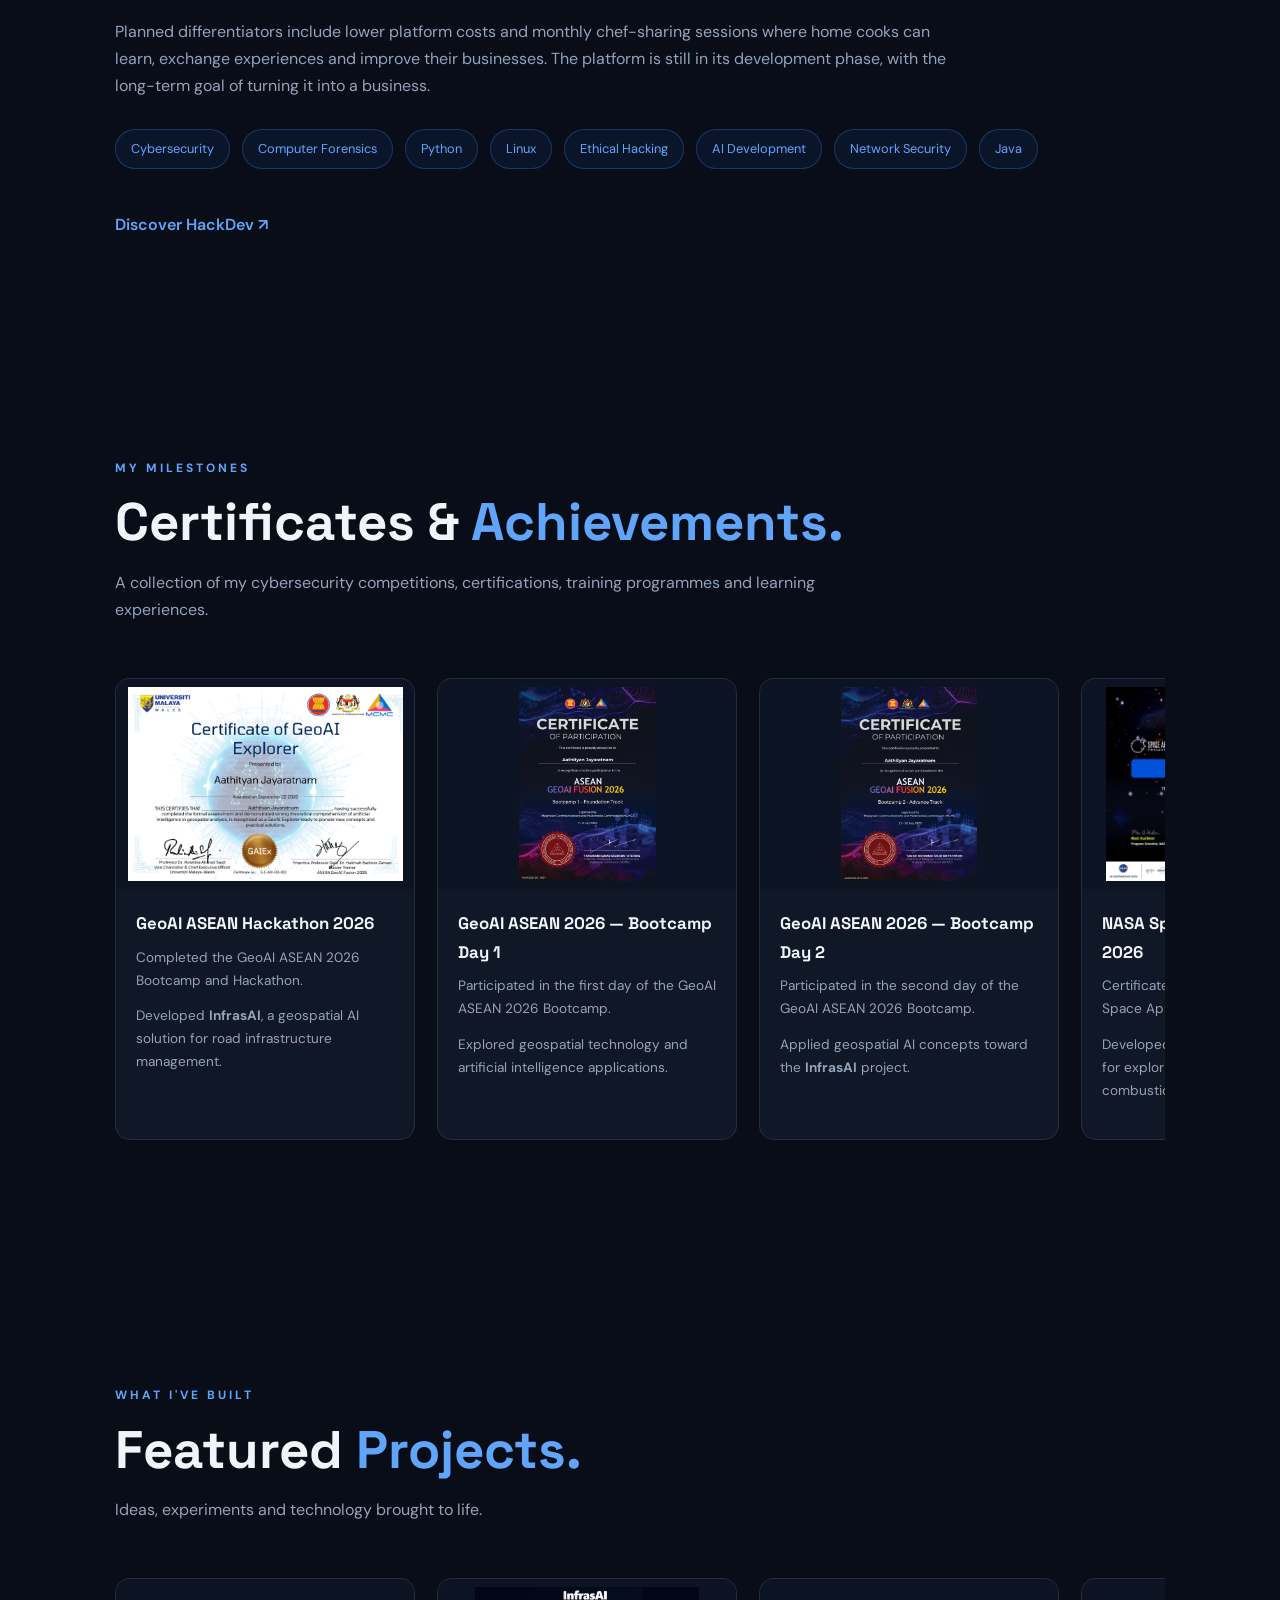
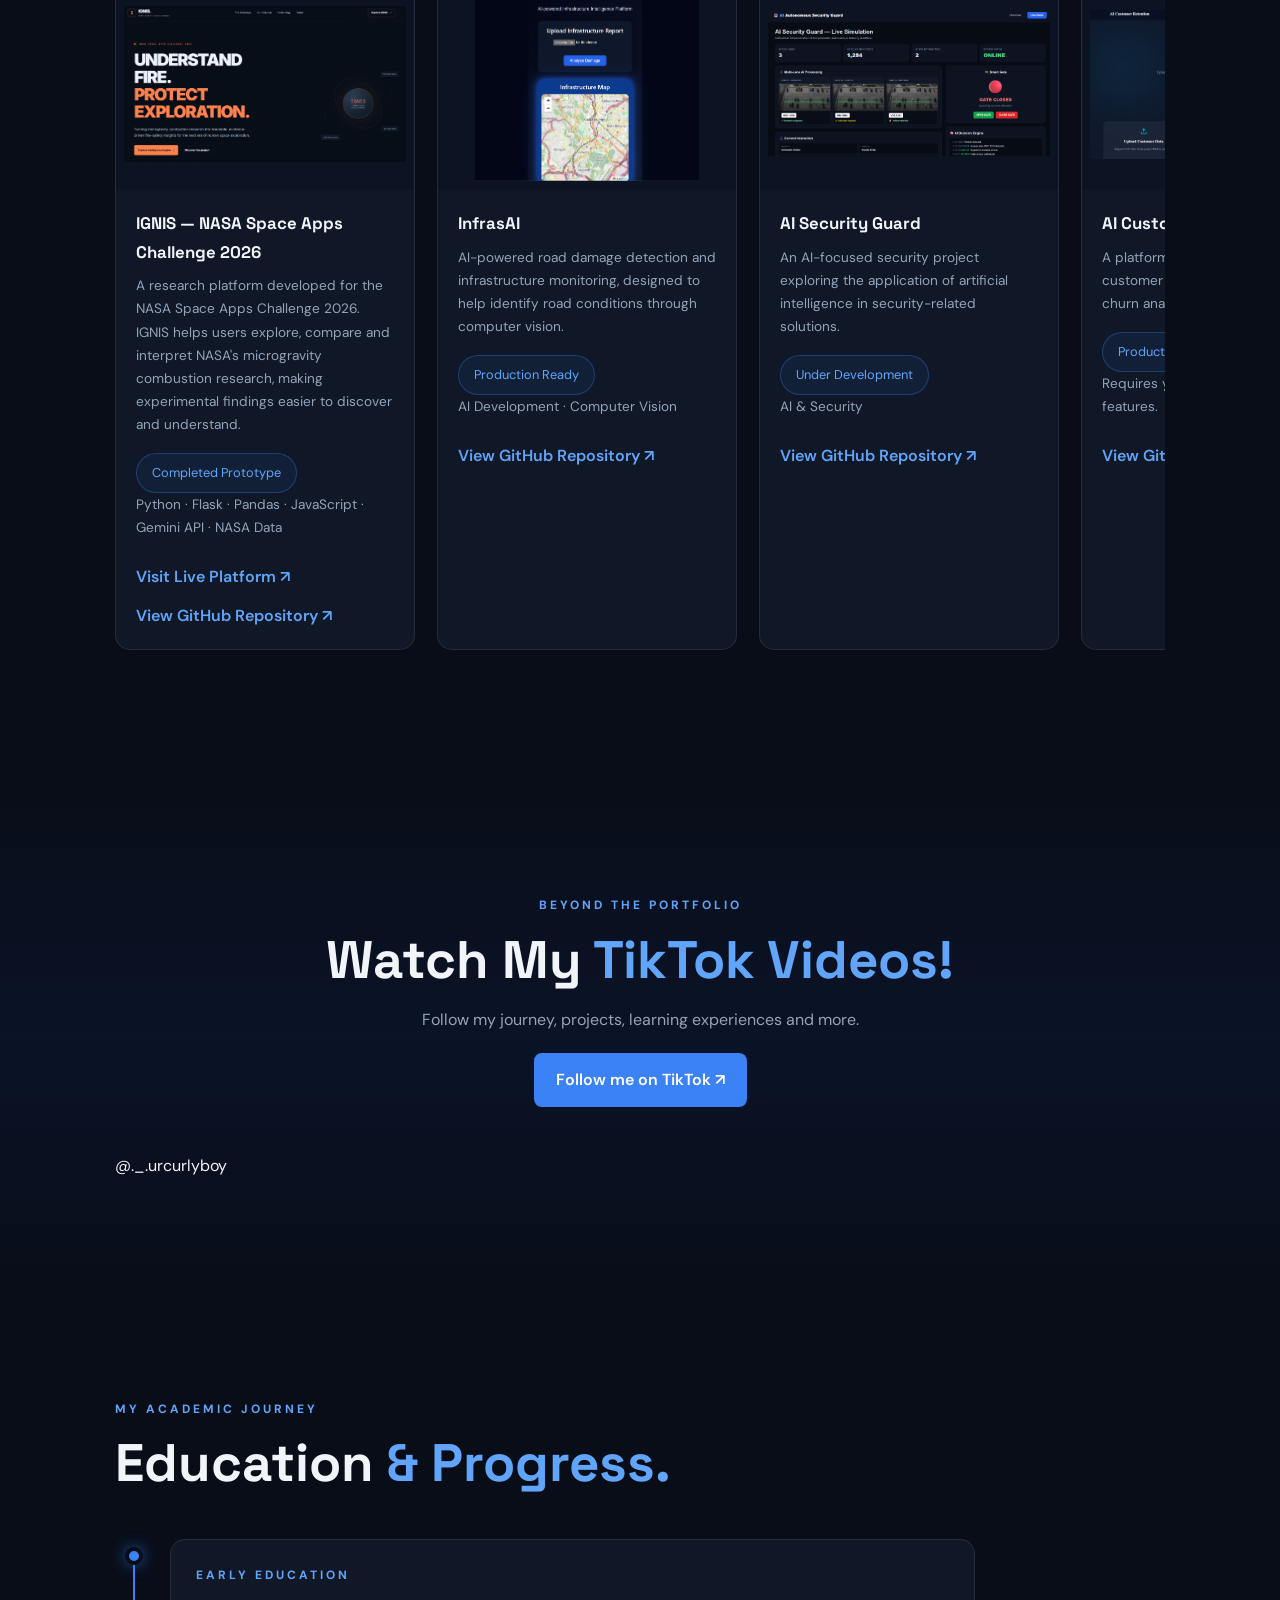
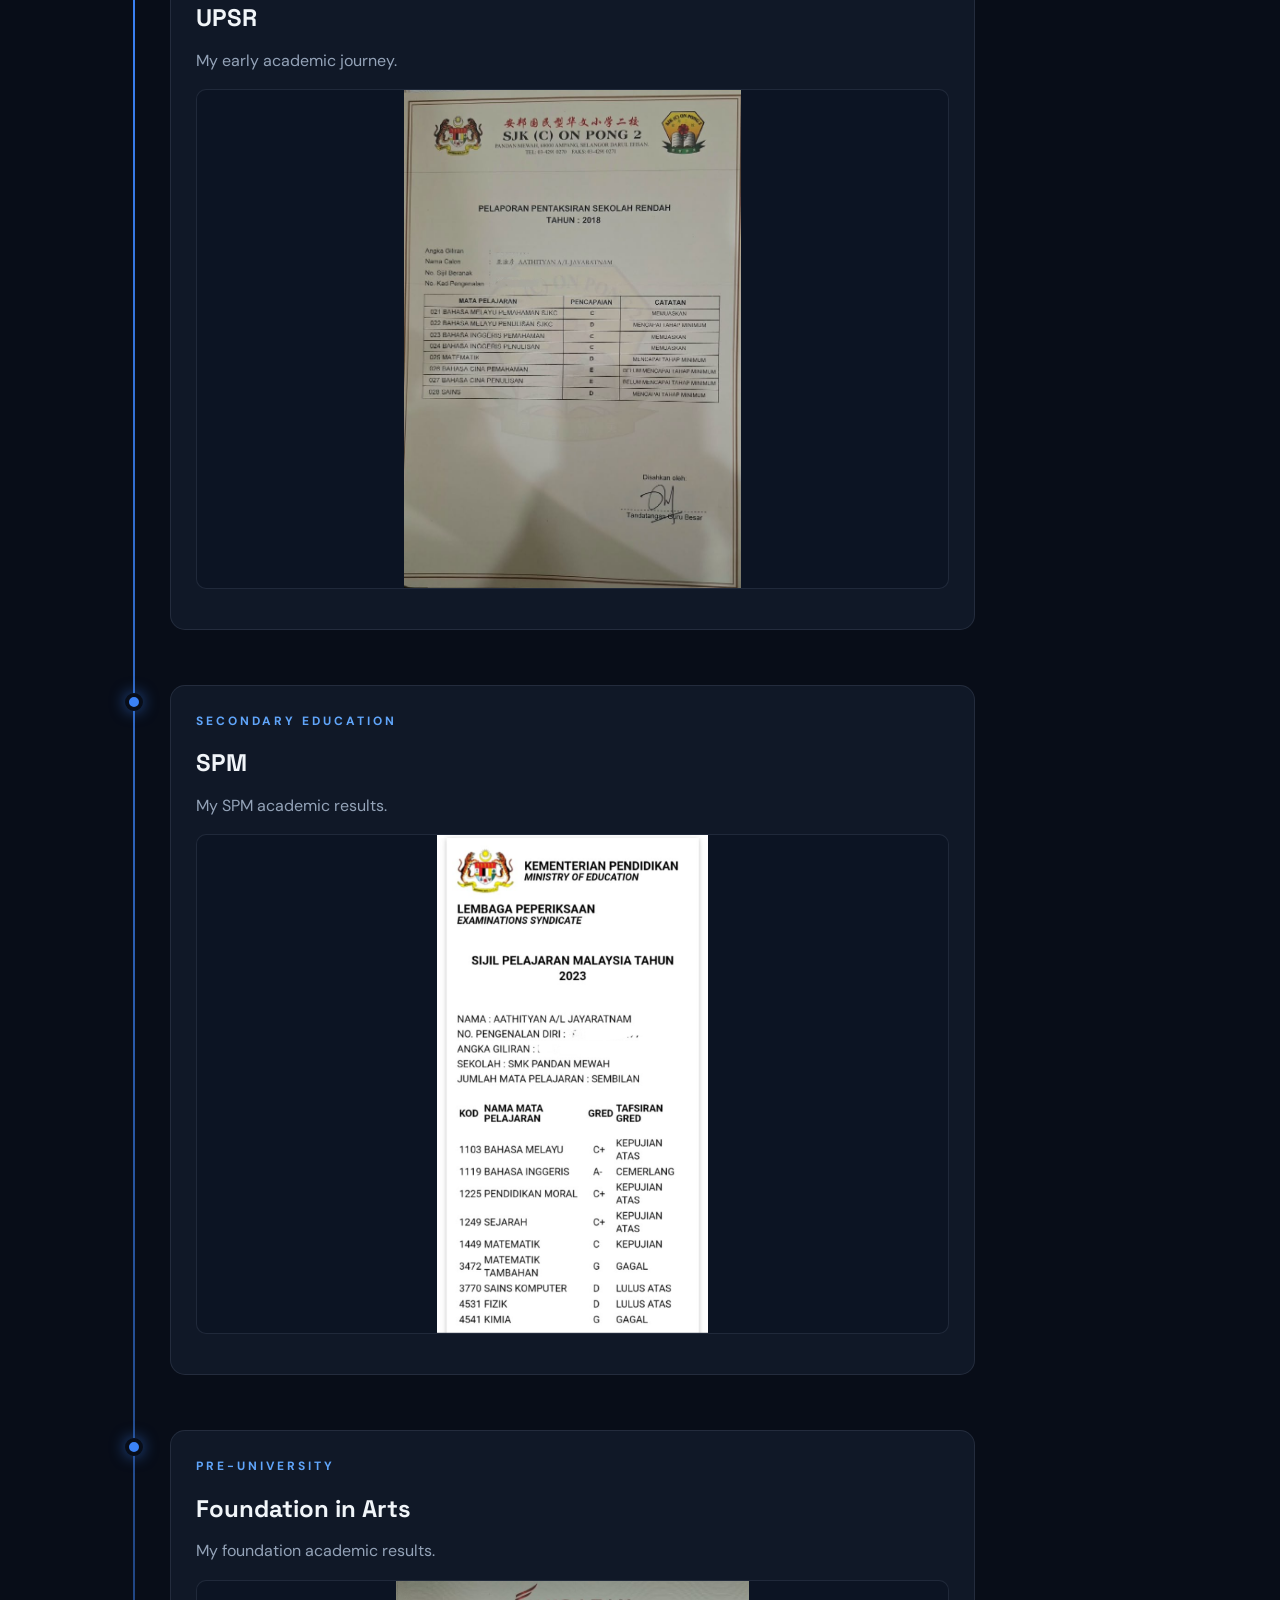
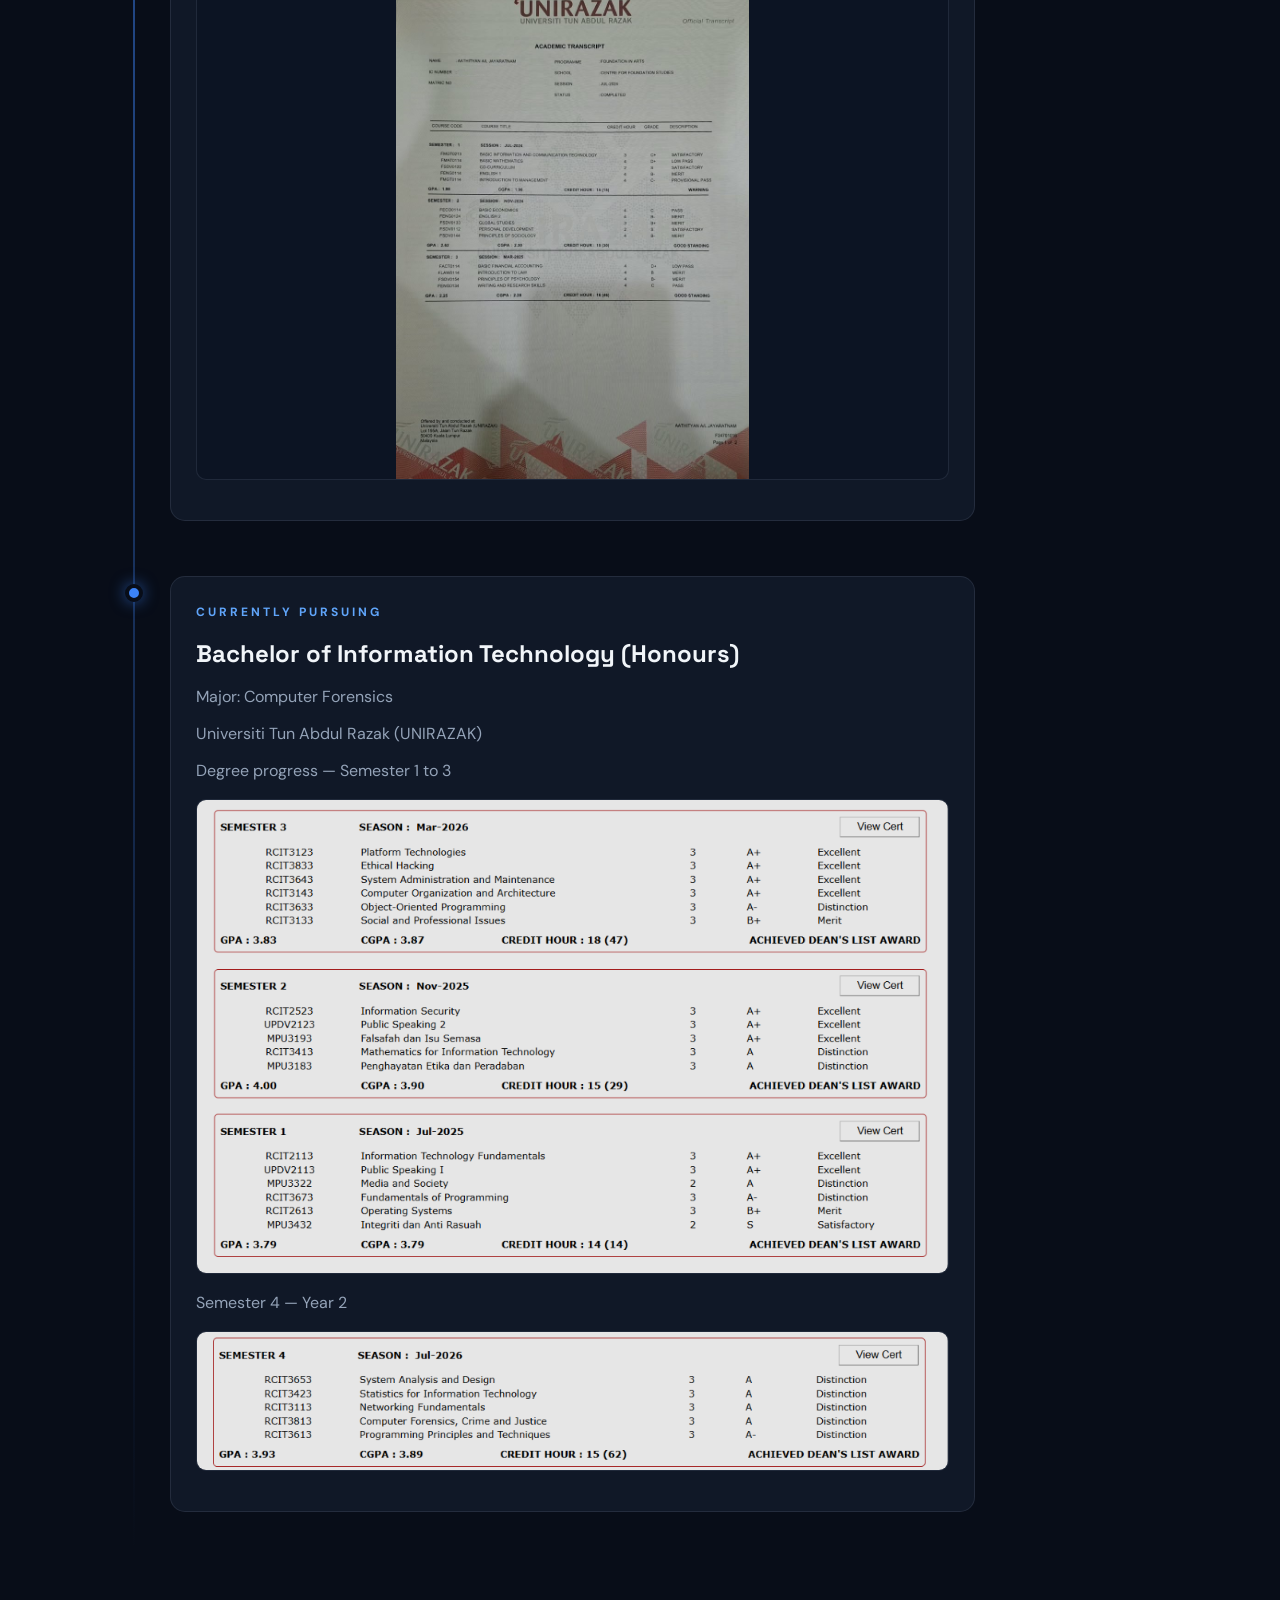
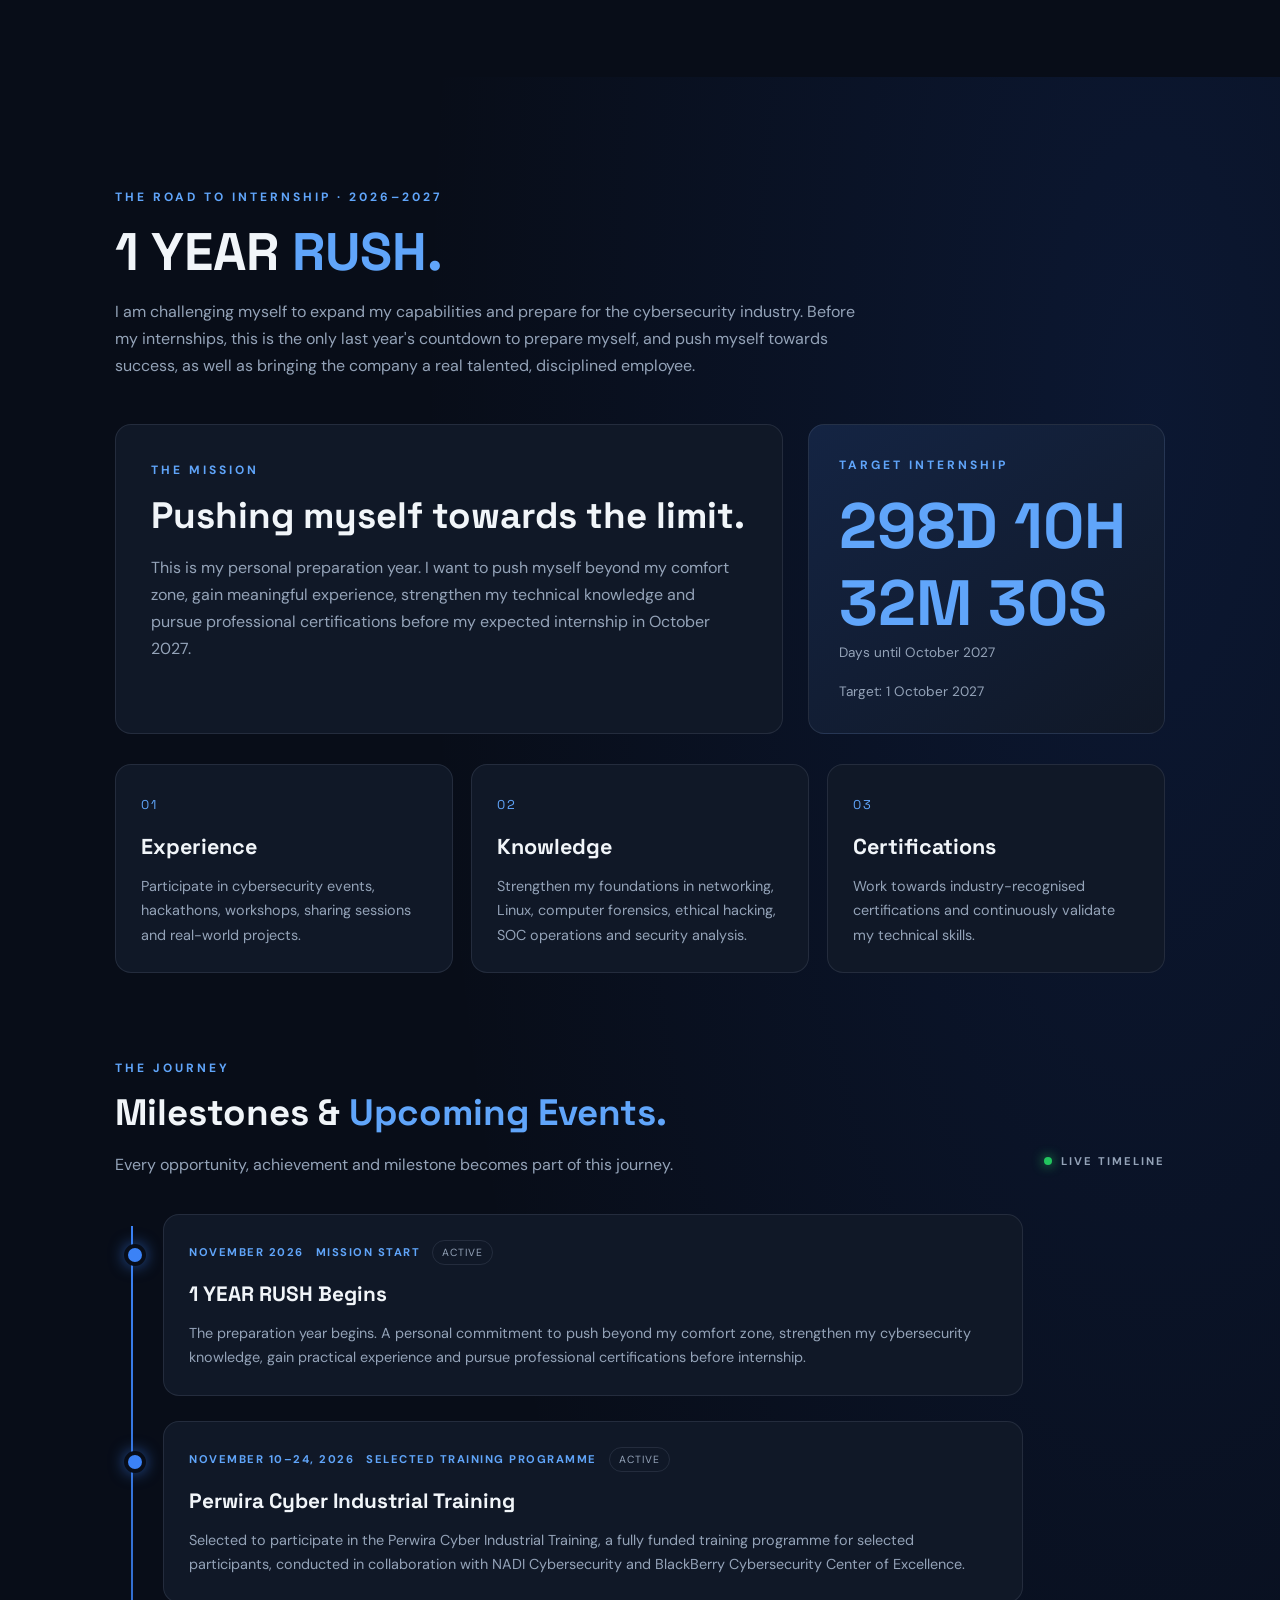
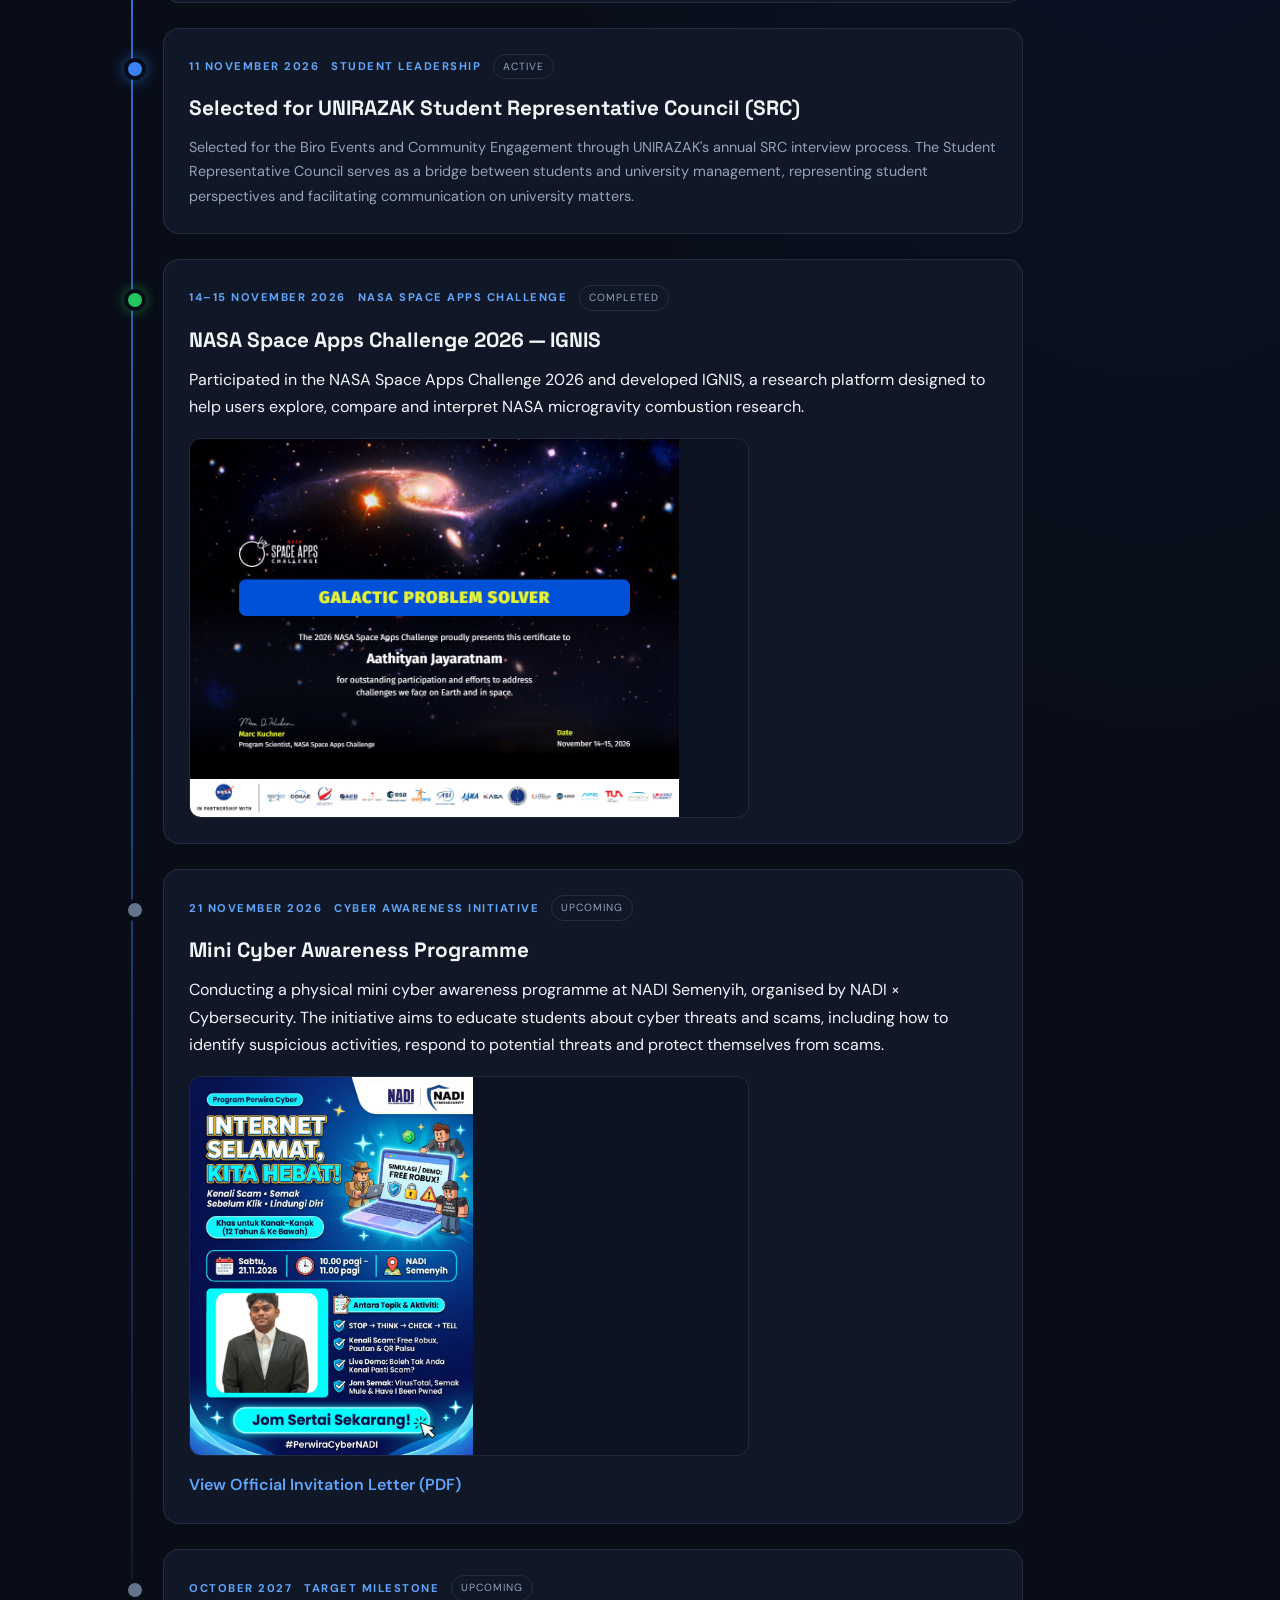
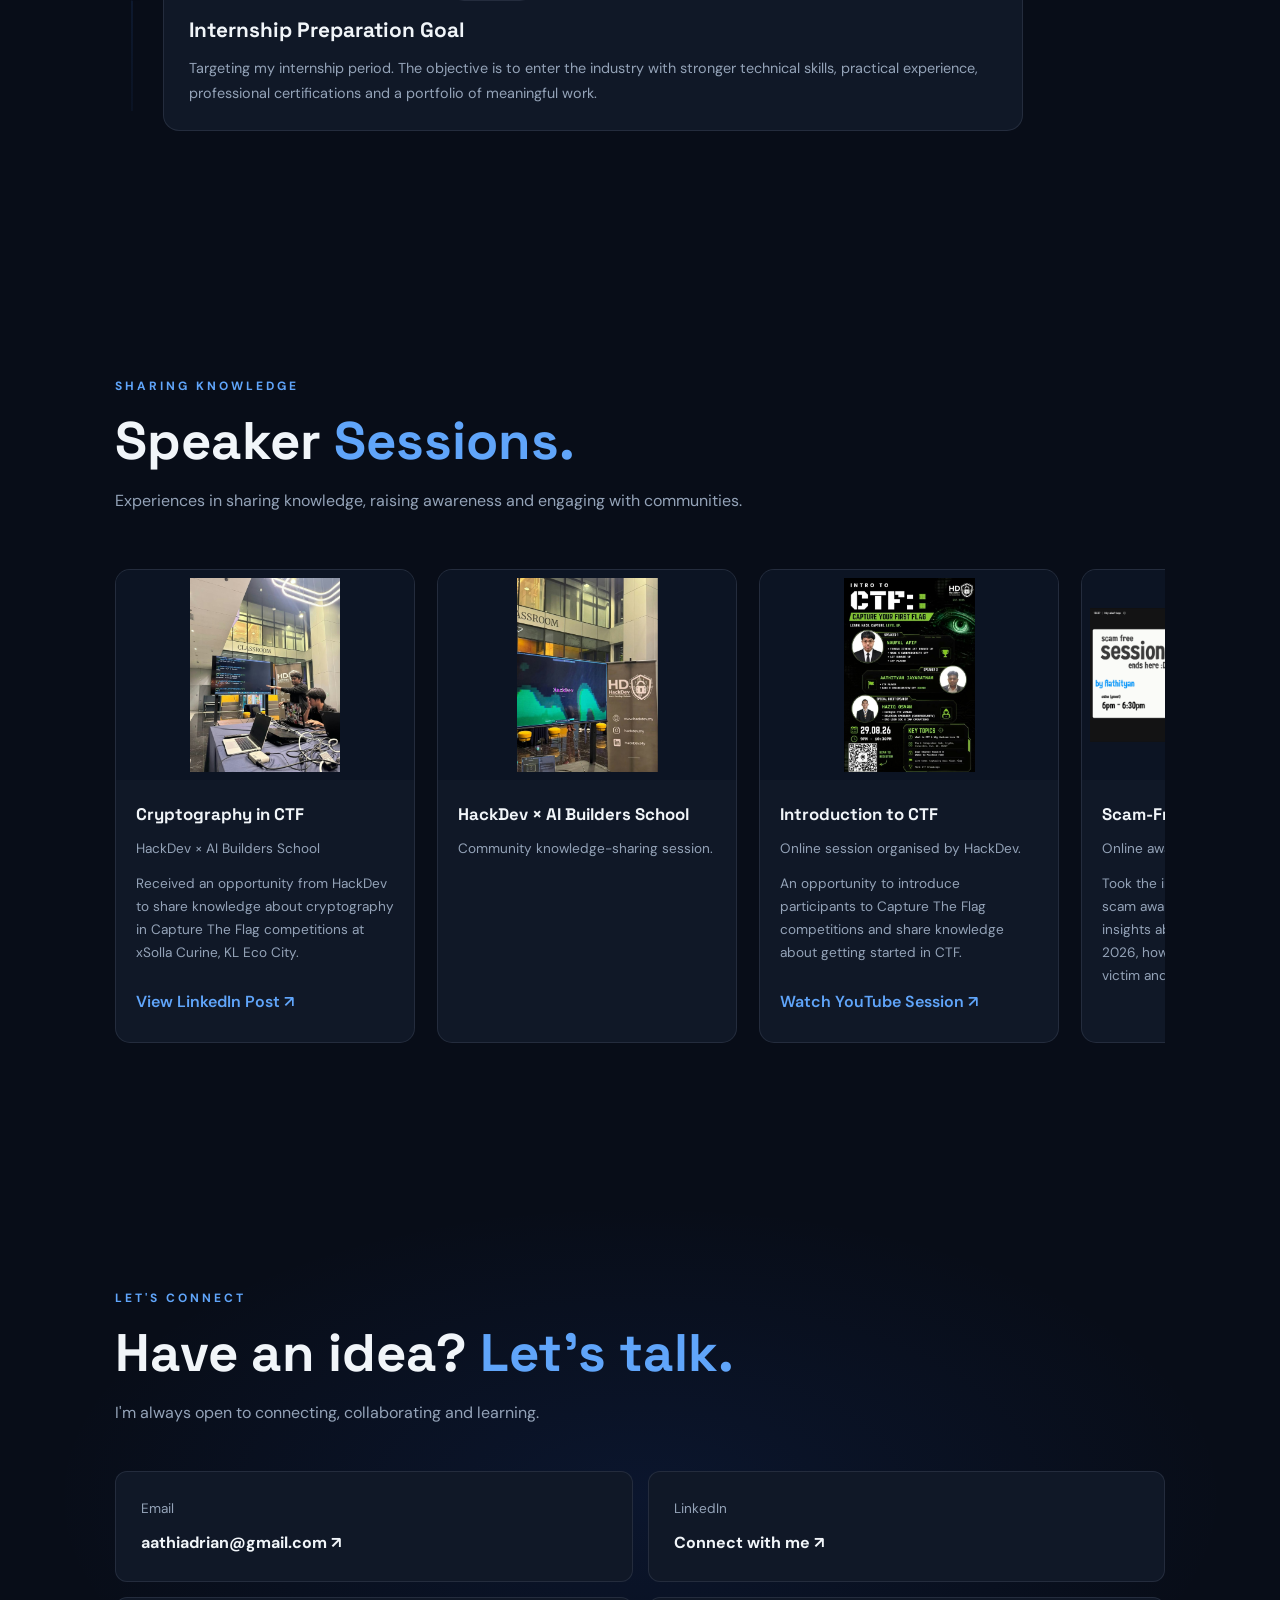
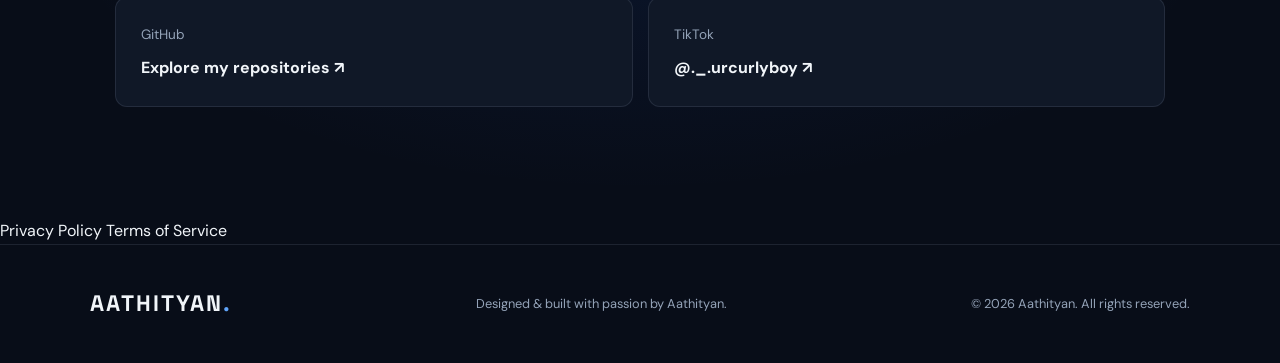
==== commit 6329852f: "Update portfolio with IGNIS, SRC and 1 Year Rush milestones" ====
--- a/index.html
+++ b/index.html
@@ -79,17 +79,30 @@
             Founder of
             <a href="https://moms-perisa.aathiadrian.workers.dev/"
                target="_blank" rel="noopener noreferrer">
-                Mom's Perisa ↗
+               Mom's Perisa ↗
             </a>
             <span class="role-description">
                 SaaS platform for home-cooked food — currently under development
             </span>
         </div>
+
+        <div class="hero-role">
+            <span class="status-dot"></span>
+            SRC Member at
+            <a href="https://www.unirazak.edu.my/"
+               target="_blank" rel="noopener noreferrer">
+                UNIRAZAK Student Representative Council (SRC) ↗
+            </a>
+            <span class="role-description">
+                Biro Events and Community Engagement — representing student perspectives and supporting student engagement with university management
+            </span>
+        </div>
+
     </div>
 
     <div class="hero-image">
         <img
-            src="face%20picture/face%20picture.jpeg"
+            src="face%20picture/formal%20pic.jpg"
             alt="Portrait of Aathityan"
         >
     </div>
@@ -248,7 +261,17 @@
                 <p>Participated in the second day of the GeoAI ASEAN 2026 Bootcamp.</p>
                 <p>Applied geospatial AI concepts toward the <strong>InfrasAI</strong> project.</p>
             </div>
-        </article>      
+        </article>
+
+        <article class="image-card">
+            <img src="certificate%20picture/NASA%20Hackathon%20Certificate.png"
+                 alt="NASA Space Apps Challenge 2026 certificate">
+            <div class="card-info">
+                <h3>NASA Space Apps Challenge 2026</h3>
+                <p>Certificate of participation in the NASA Space Apps Challenge.</p>
+                <p>Developed <strong>IGNIS</strong>, a research platform for exploring NASA microgravity combustion research.</p>
+            </div>
+        </article>
 
         <article class="image-card">
             <img src="certificate%20picture/NADI%20Cybersecurity%20CTF%202026.png"
@@ -416,6 +439,38 @@
     </div>
 
     <div class="horizontal-track">
+
+        <article class="image-card">
+    <img src="projects%20picture/Nasa%20project%20pic.png"
+         alt="IGNIS NASA Space Apps Challenge project">
+
+    <div class="card-info">
+        <h3>IGNIS — NASA Space Apps Challenge 2026</h3>
+
+        <p>
+            A research platform developed for the NASA Space Apps Challenge
+            2026. IGNIS helps users explore, compare and interpret NASA's
+            microgravity combustion research, making experimental findings
+            easier to discover and understand.
+        </p>
+
+        <span class="project-tag">Completed Prototype</span>
+
+        <p>Python · Flask · Pandas · JavaScript · Gemini API · NASA Data</p>
+
+        <a href="https://ignis-tawny.vercel.app/"
+           target="_blank" rel="noopener noreferrer"
+           class="text-link">
+            Visit Live Platform ↗
+        </a>
+
+        <a href="https://github.com/Yan0521-dot/IGNIS"
+           target="_blank" rel="noopener noreferrer"
+           class="text-link">
+            View GitHub Repository ↗
+        </a>
+    </div>
+</article>
 
         <article class="image-card">
             <img src="projects%20picture/InfrasAI.png"
--- a/style.css
+++ b/style.css
@@ -1055,3 +1055,23 @@
 .hero-buttons .document-button i {
     font-size: 0.85rem;
 }
+
+/* 1 YEAR RUSH - TIMELINE MEDIA */
+
+.rush-event-image {
+    display: block;
+    width: 100%;
+    max-width: 560px;
+    max-height: 380px;
+    object-fit: contain;
+    object-position: left center;
+    margin-top: 18px;
+    border-radius: 12px;
+    border: 1px solid var(--border);
+    background: #0c1423;
+}
+
+.rush-event-link {
+    display: inline-block;
+    margin-top: 15px;
+}
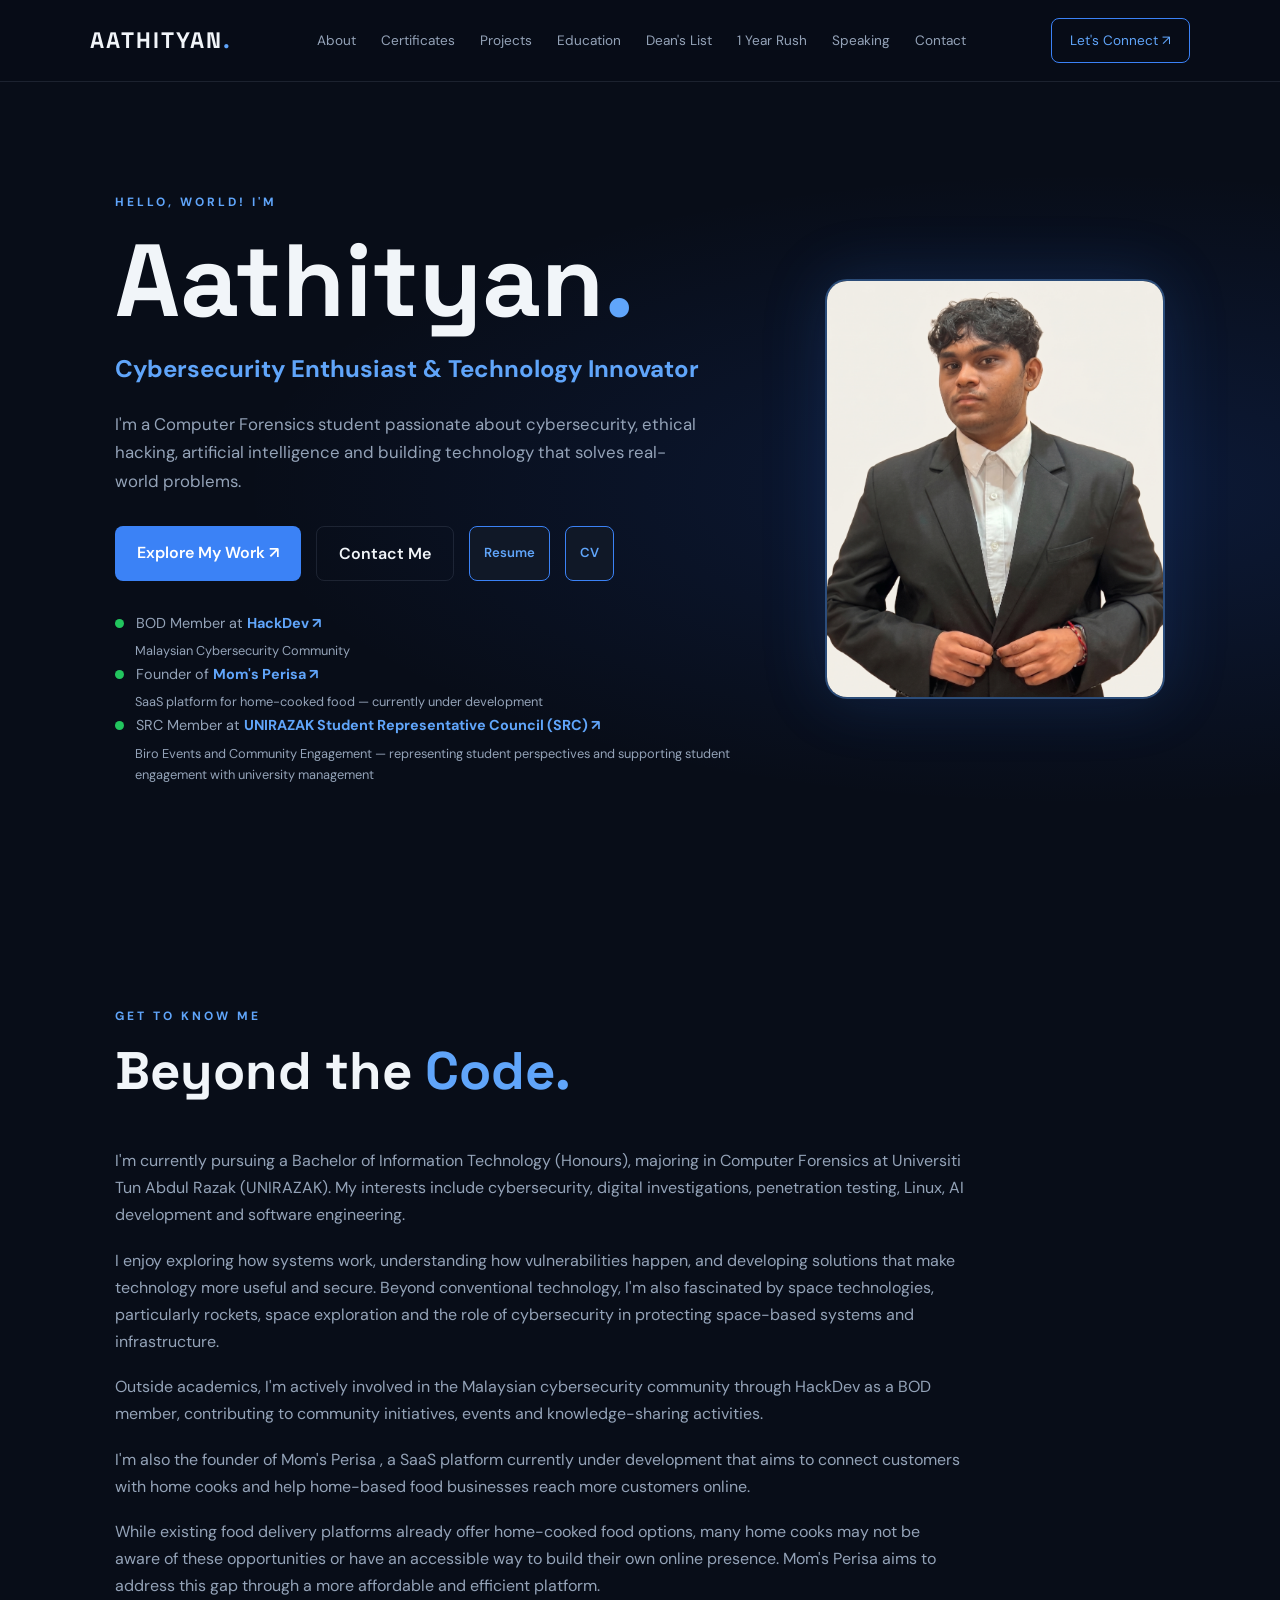
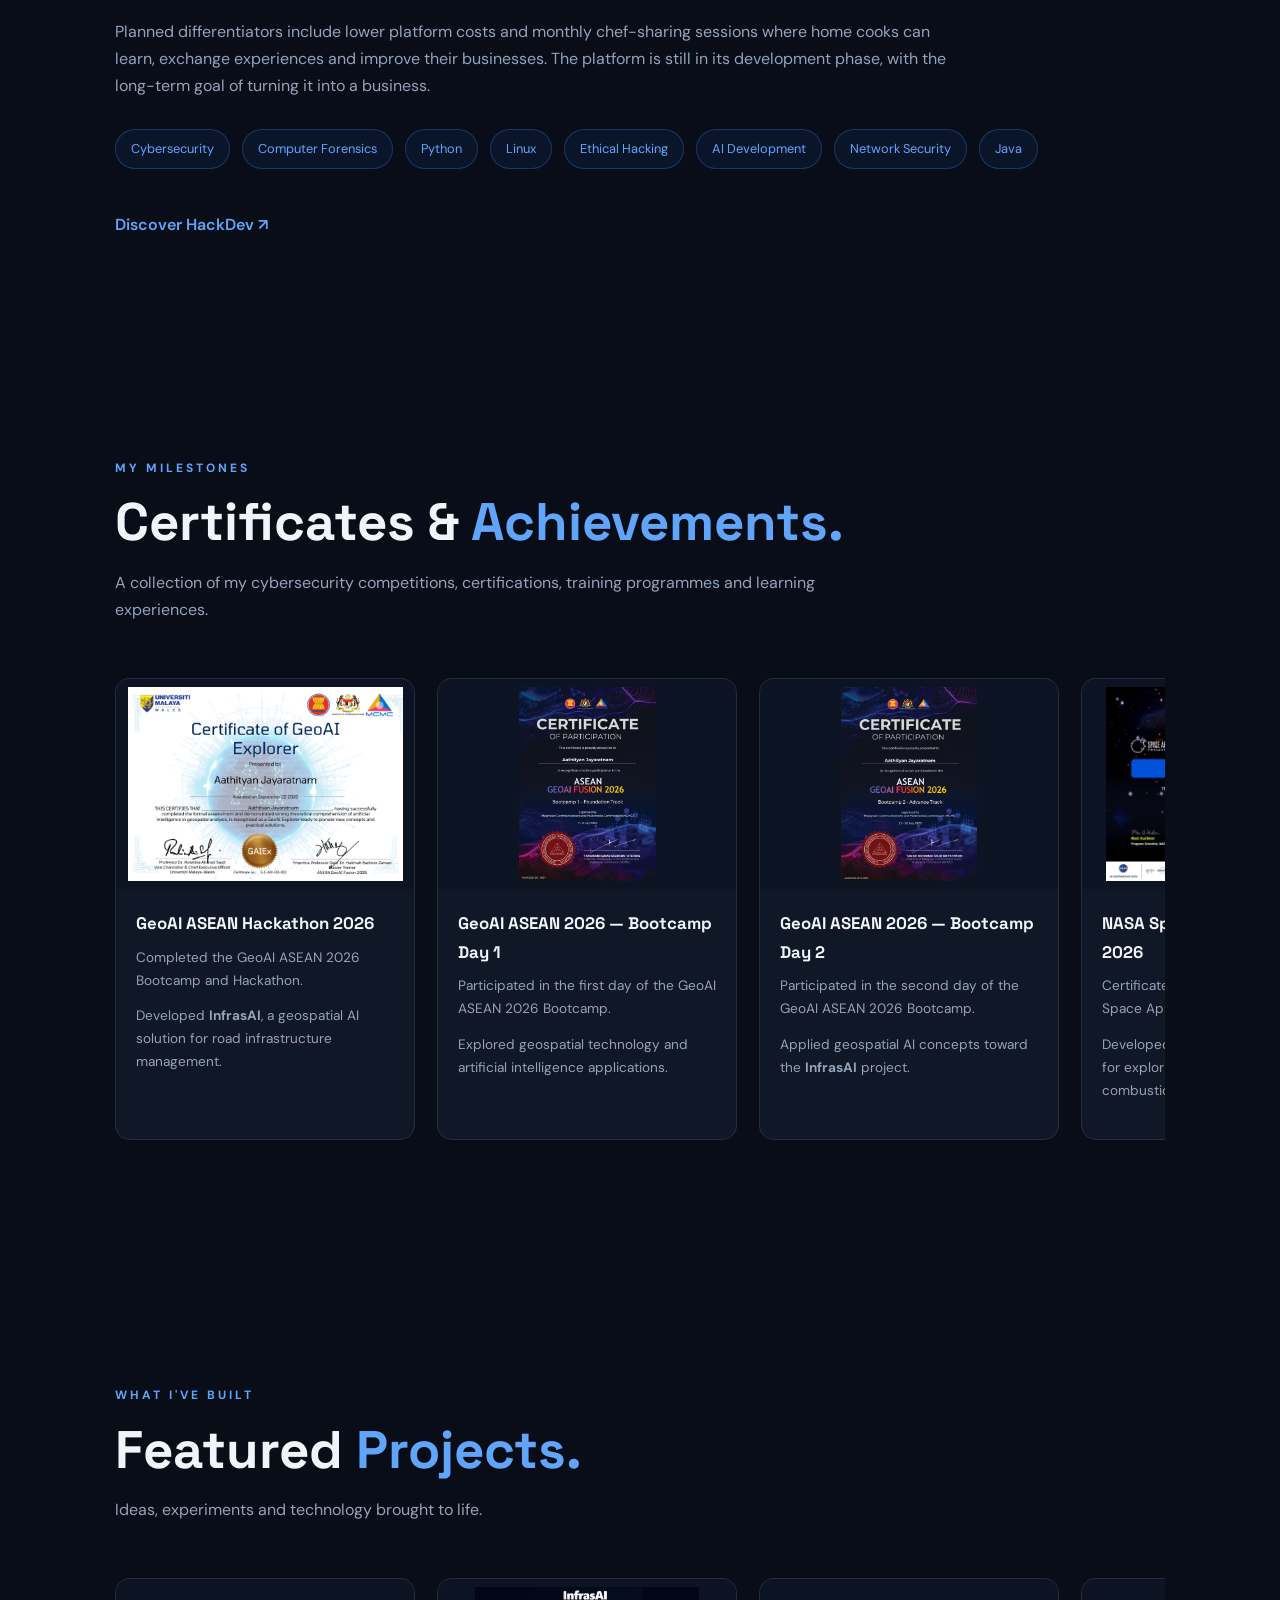
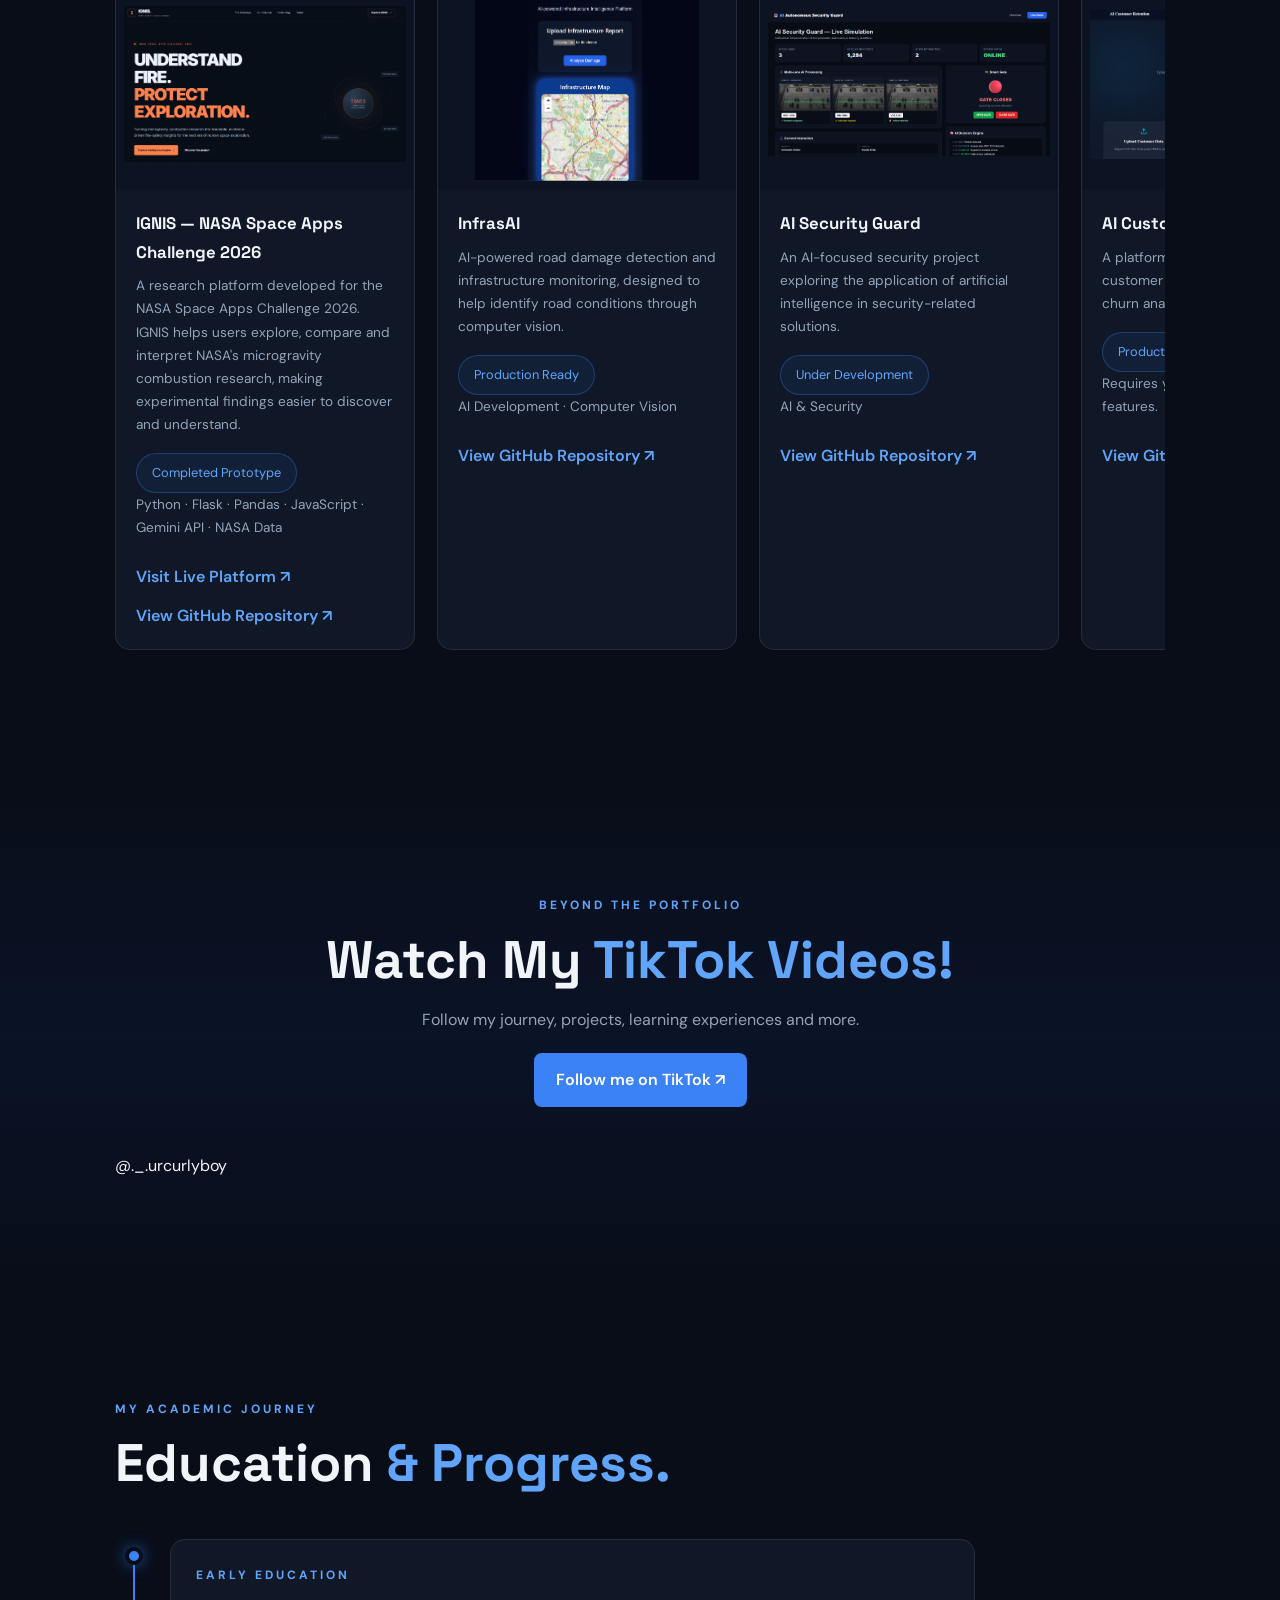
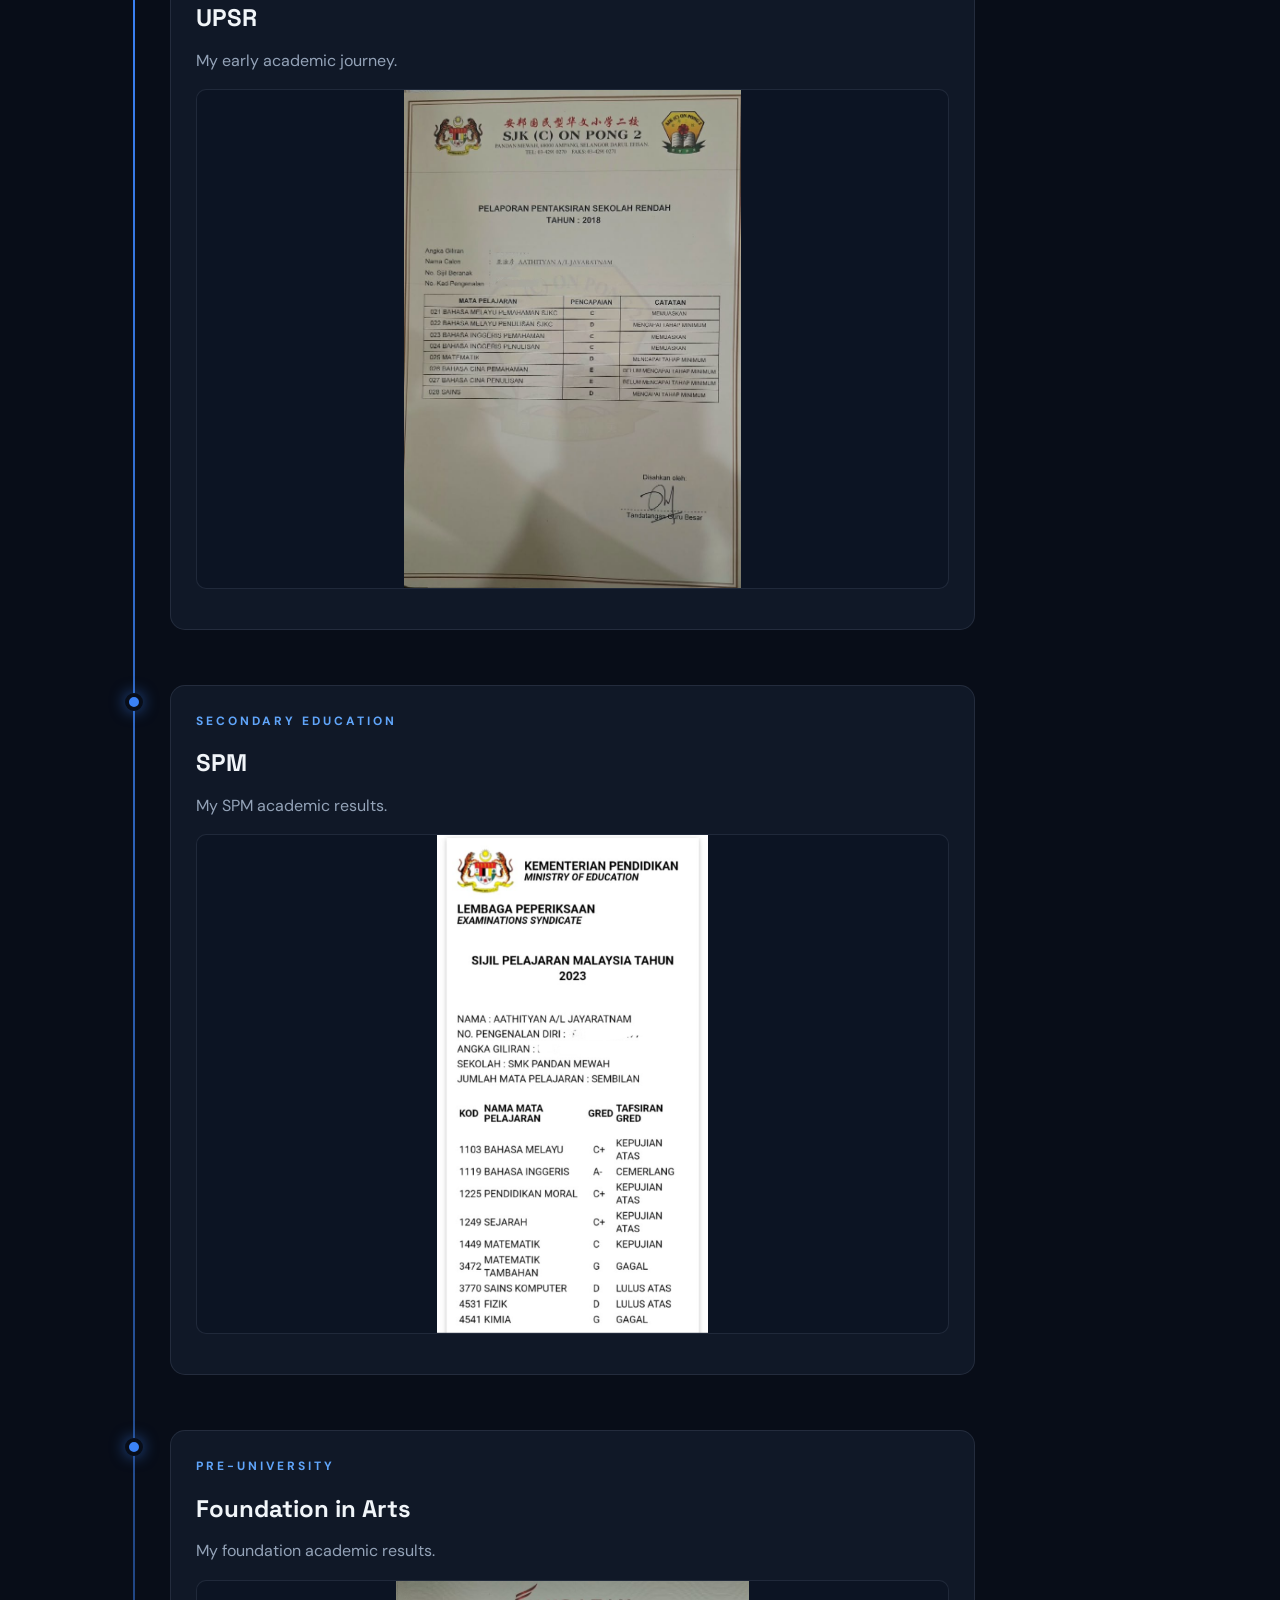
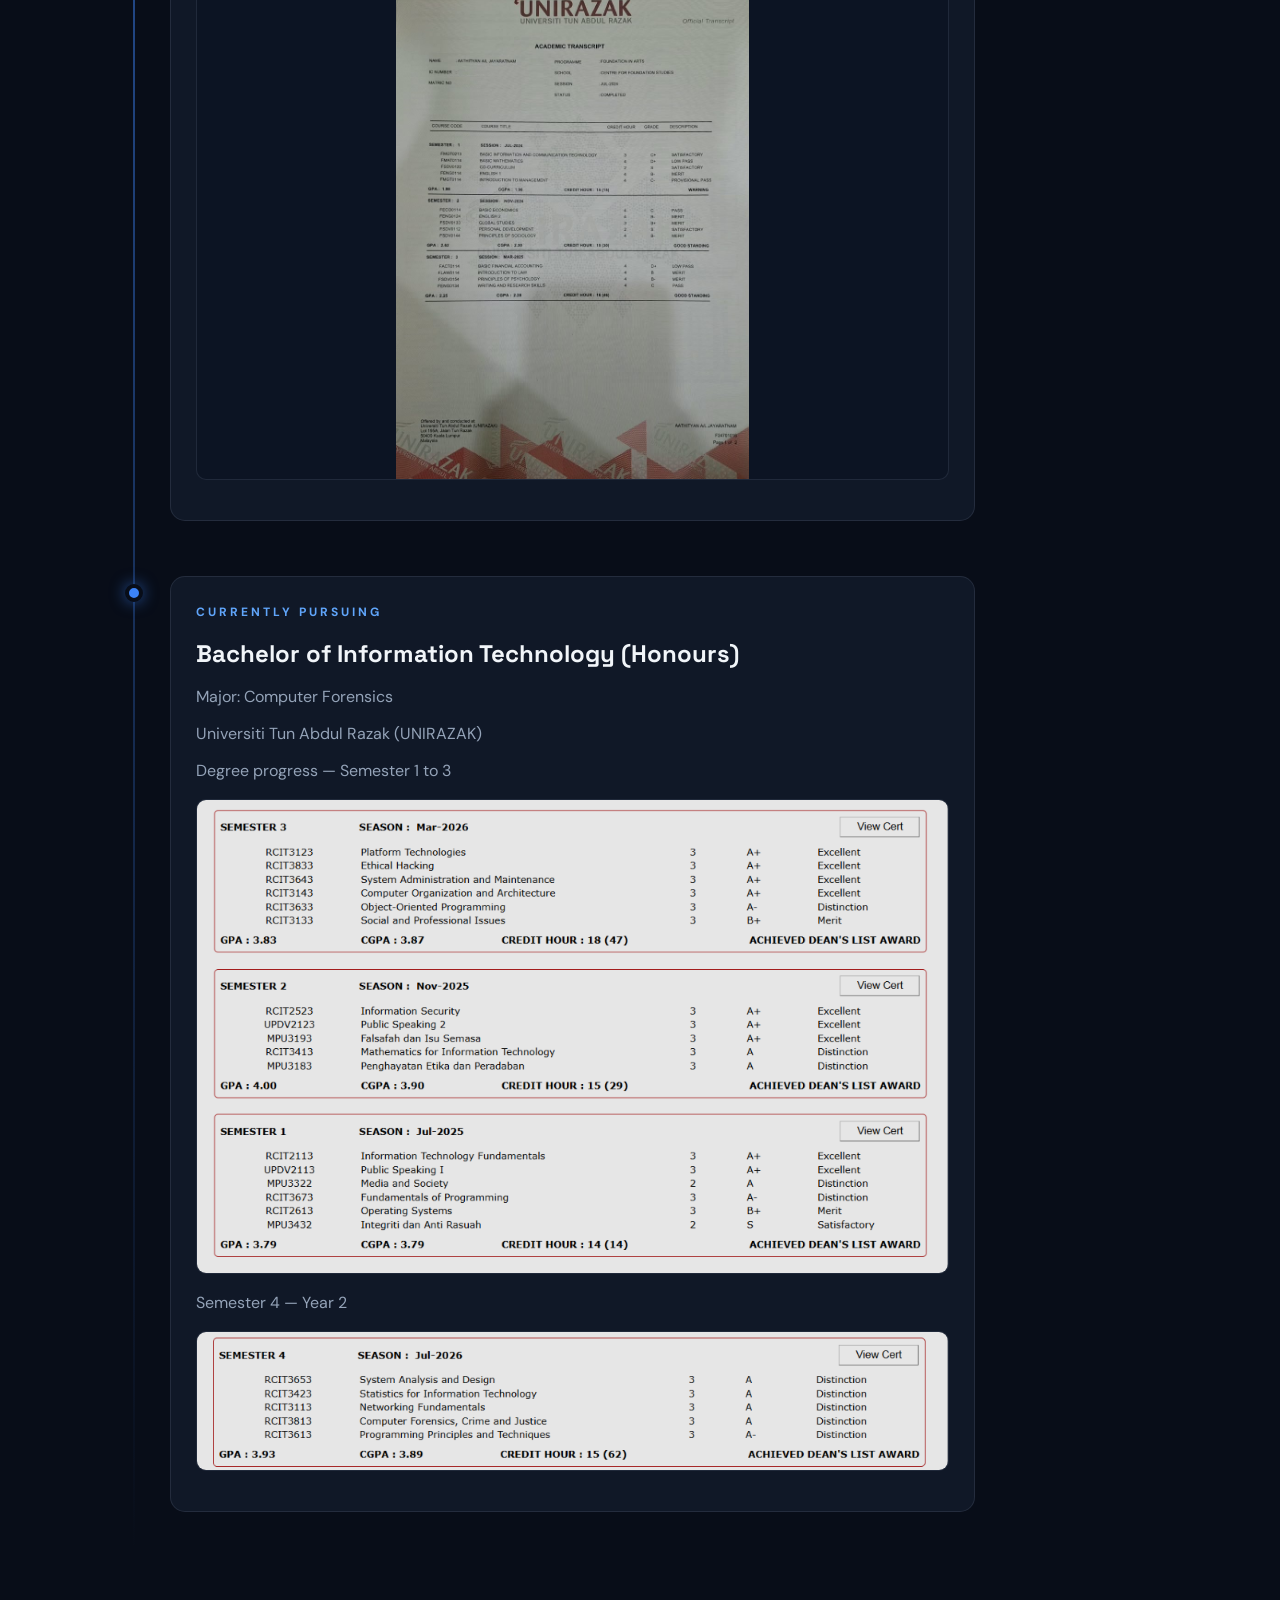
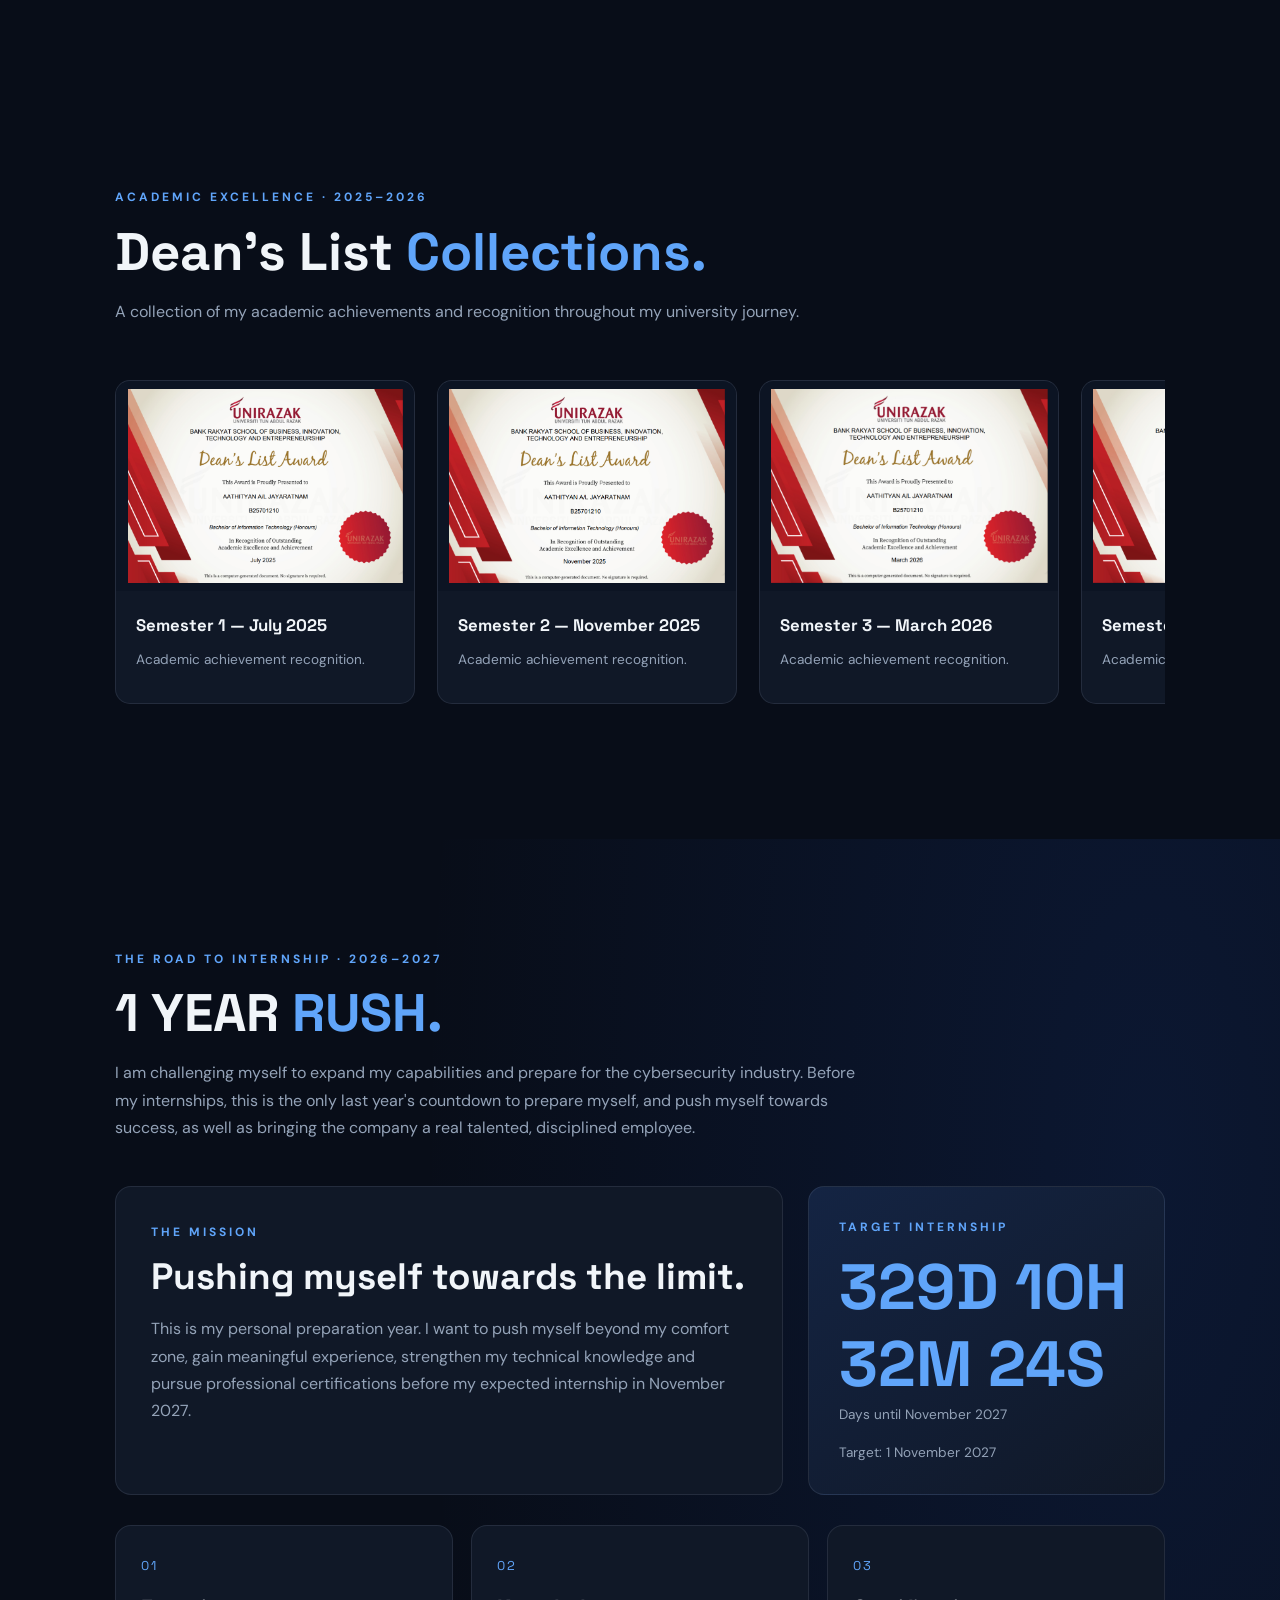
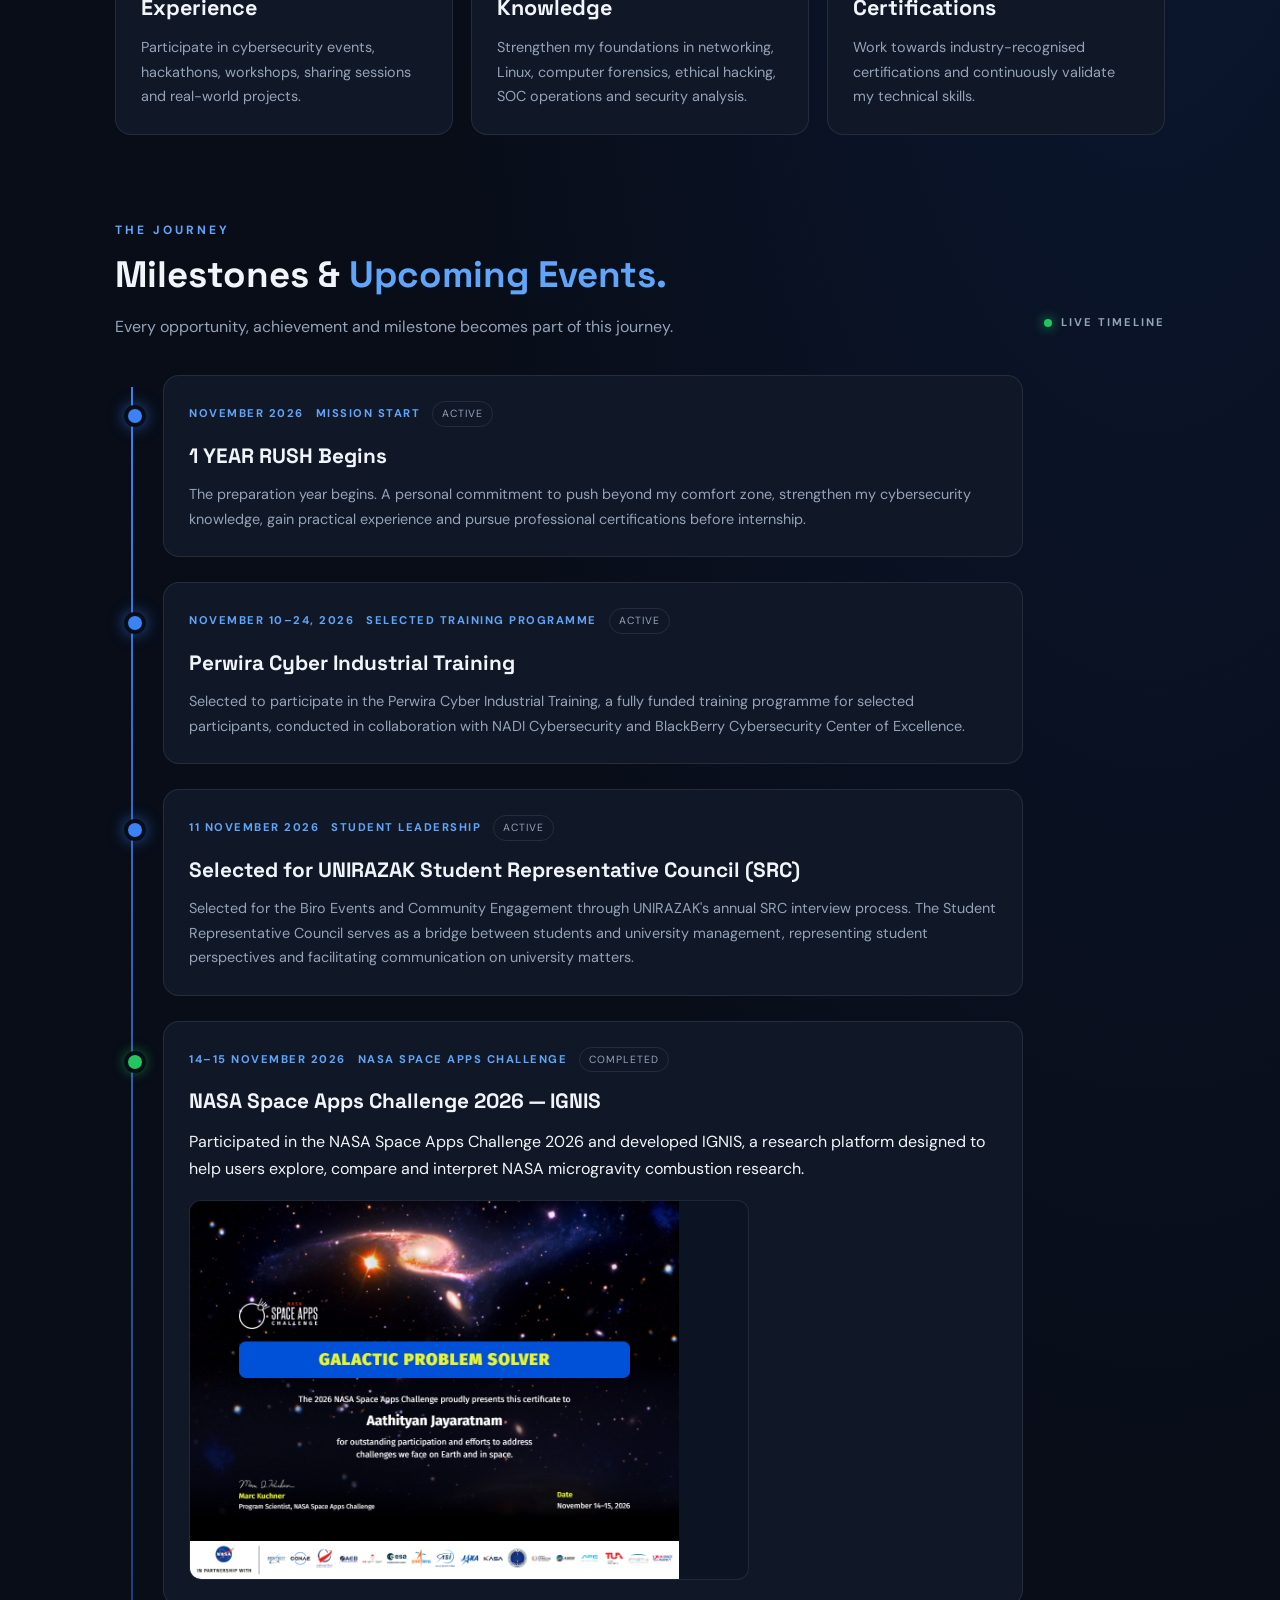
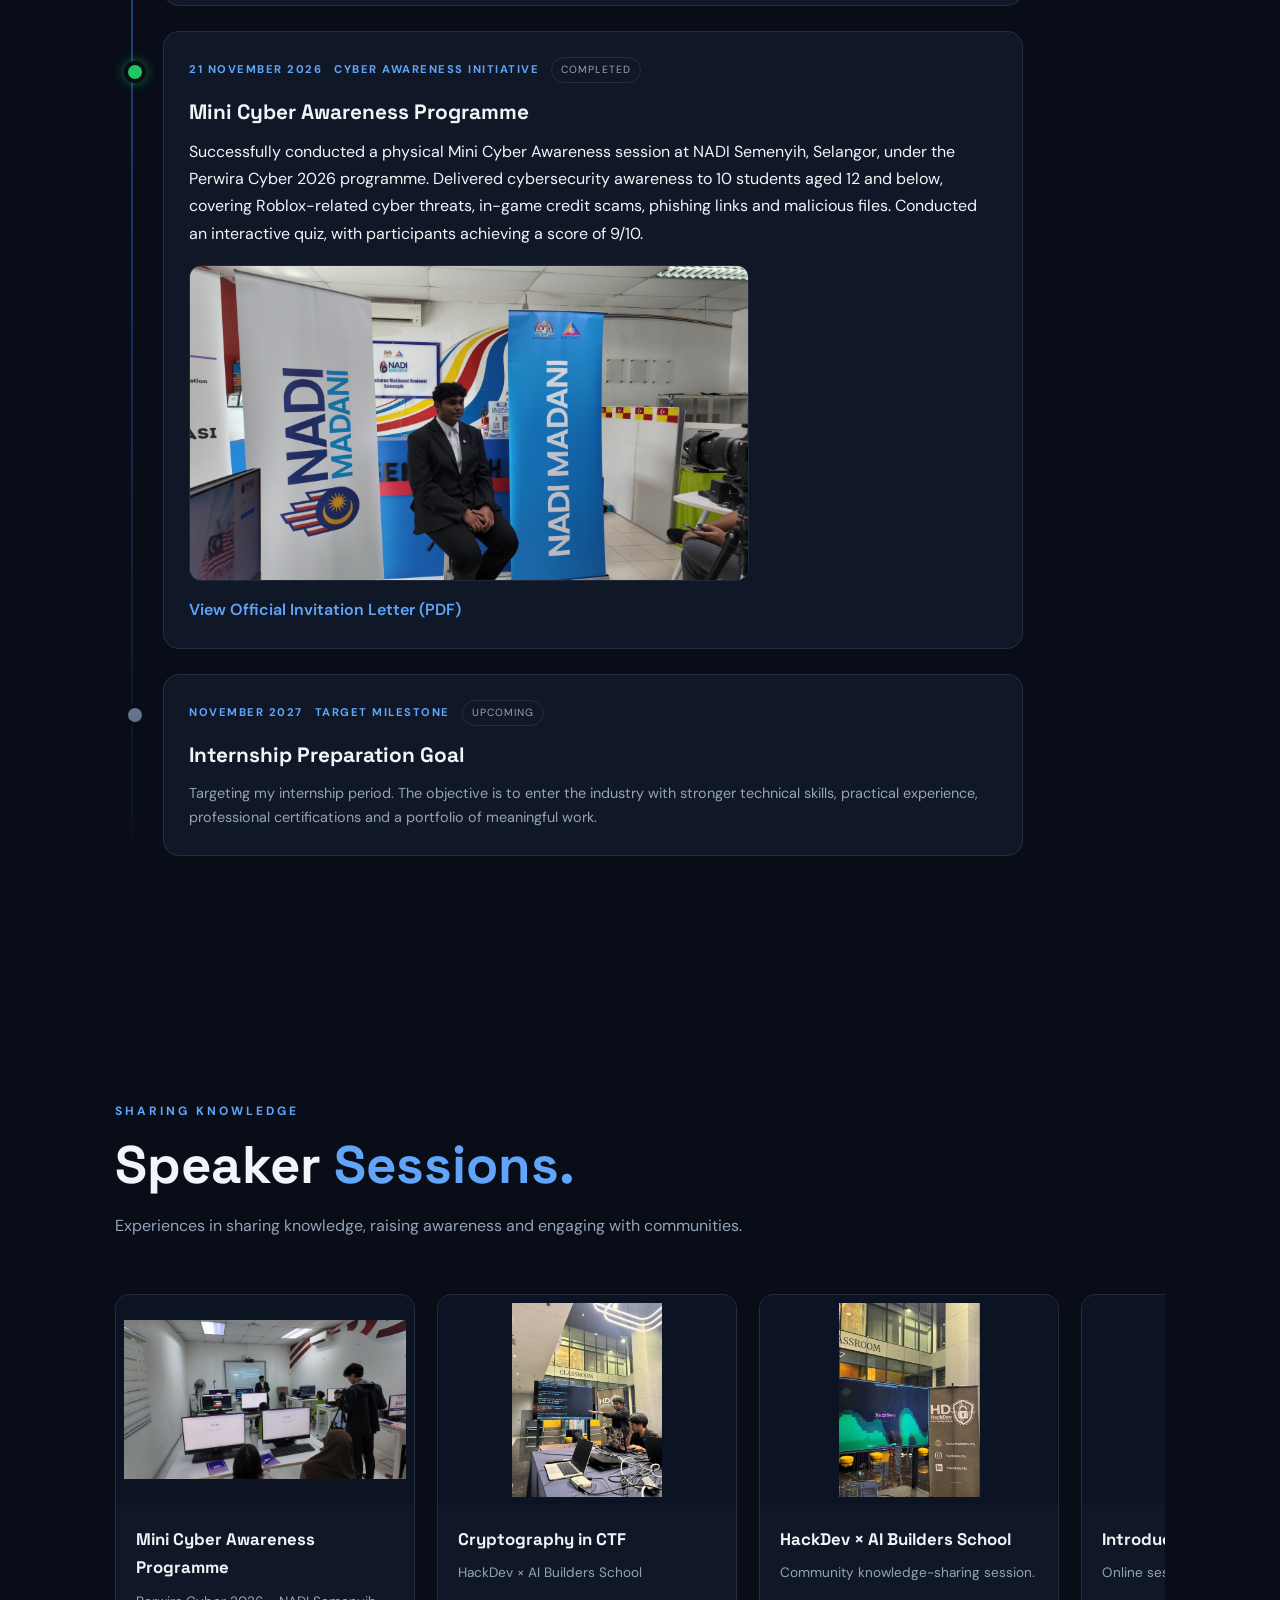
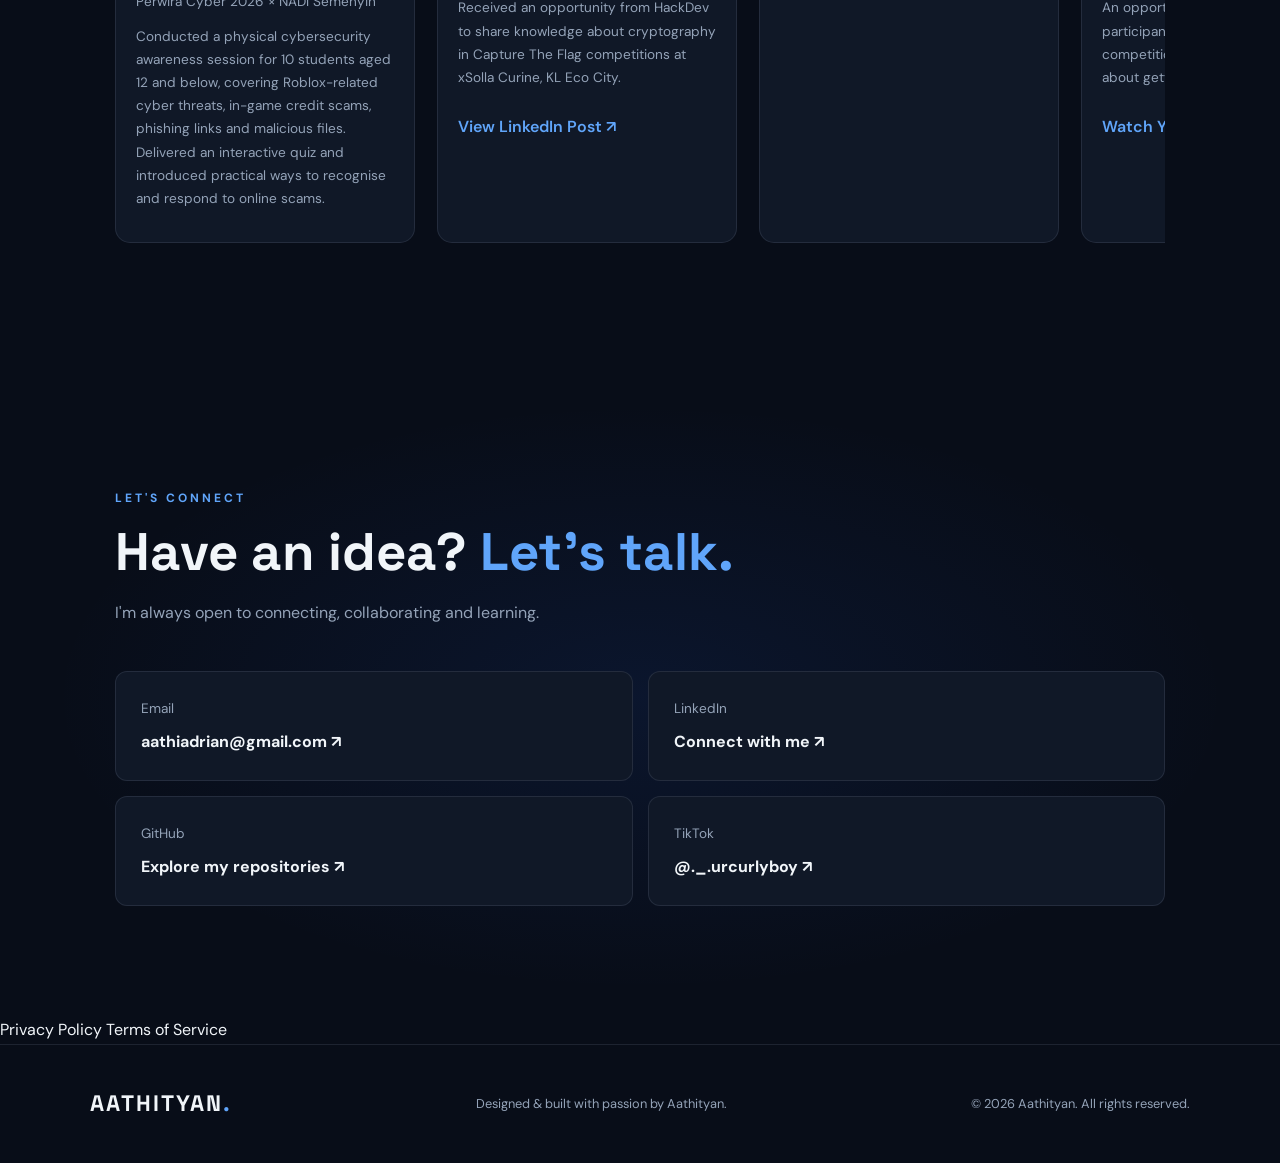
==== commit 3c9829d0: "Add Dean's List collection and update portfolio milestones" ====
--- a/index.html
+++ b/index.html
@@ -21,6 +21,7 @@
         <a href="#certificates">Certificates</a>
         <a href="#projects">Projects</a>
         <a href="#education">Education</a>
+        <a href="#dean-collections">Dean's List</a>
         <a href="#rush">1 Year Rush</a>
         <a href="#speaking">Speaking</a>
         <a href="#contact">Contact</a>
@@ -677,6 +678,58 @@
     </div>
 </section>
 
+<!-- DEAN'S LIST COLLECTIONS -->
+<section id="dean-collections" class="section">
+
+    <div class="section-heading">
+        <p class="eyebrow">ACADEMIC EXCELLENCE · 2025–2026</p>
+        <h2>Dean's List <span>Collections.</span></h2>
+        <p>
+            A collection of my academic achievements and recognition
+            throughout my university journey.
+        </p>
+    </div>
+
+    <div class="horizontal-track">
+
+        <article class="image-card">
+            <img src="Dean%20Collections/Dean%20list%20%28%20July%202025%20%29.png"
+                 alt="Dean's List certificate — Semester 1, July 2025">
+            <div class="card-info">
+                <h3>Semester 1 — July 2025</h3>
+                <p>Academic achievement recognition.</p>
+            </div>
+        </article>
+
+        <article class="image-card">
+            <img src="Dean%20Collections/Dean%20list%20%28%20November%202025%20%29.png"
+                 alt="Dean's List certificate — Semester 2, November 2025">
+            <div class="card-info">
+                <h3>Semester 2 — November 2025</h3>
+                <p>Academic achievement recognition.</p>
+            </div>
+        </article>
+
+        <article class="image-card">
+            <img src="Dean%20Collections/Dean%20list%20%28%20March%202026%20%29.png"
+                 alt="Dean's List certificate — Semester 3, March 2026">
+            <div class="card-info">
+                <h3>Semester 3 — March 2026</h3>
+                <p>Academic achievement recognition.</p>
+            </div>
+        </article>
+
+        <article class="image-card">
+            <img src="Dean%20Collections/Dean%20list%20%28%20July%202026%20%29.png"
+                 alt="Dean's List certificate — Semester 4, July 2026">
+            <div class="card-info">
+                <h3>Semester 4 — July 2026</h3>
+                <p>Academic achievement recognition.</p>
+            </div>
+        </article>
+
+    </div>
+</section>
 
 <!-- 1 YEAR RUSH -->
 <section id="rush" class="section rush-section">
@@ -704,15 +757,15 @@
                 myself beyond my comfort zone, gain meaningful
                 experience, strengthen my technical knowledge and
                 pursue professional certifications before my
-                expected internship in October 2027.
+                expected internship in November 2027.
             </p>
         </div>
 
         <div class="rush-countdown">
             <p class="eyebrow">TARGET INTERNSHIP</p>
             <strong id="rush-countdown">Loading...</strong>
-            <span>Days until October 2027</span>
-            <p>Target: 1 October 2027</p>
+            <span>Days until November 2027</span>
+            <p>Target: 1 November 2027</p>
         </div>
     </div>
 
@@ -783,6 +836,25 @@
     </div>
 
     <div class="horizontal-track">
+        <article class="image-card">
+            <img src="speaker%20session/MCA%20Session.jpeg"
+                 alt="Mini Cyber Awareness session at NADI Semenyih">
+
+            <div class="card-info">
+                <h3>Mini Cyber Awareness Programme</h3>
+                <p>Perwira Cyber 2026 × NADI Semenyih</p>
+
+                <p>
+                    Conducted a physical cybersecurity awareness session
+                    for 10 students aged 12 and below, covering Roblox-related
+                    cyber threats, in-game credit scams, phishing links
+                    and malicious files. Delivered an interactive quiz
+                    and introduced practical ways to recognise and respond
+                    to online scams.
+                </p>
+
+            </div>
+        </article>
 
         <article class="image-card">
             <img src="speaker%20session/cryptography%20in%20CTF%20%28Hackdev%20x%20Ai%20Builders%20School%20%29.jpeg"
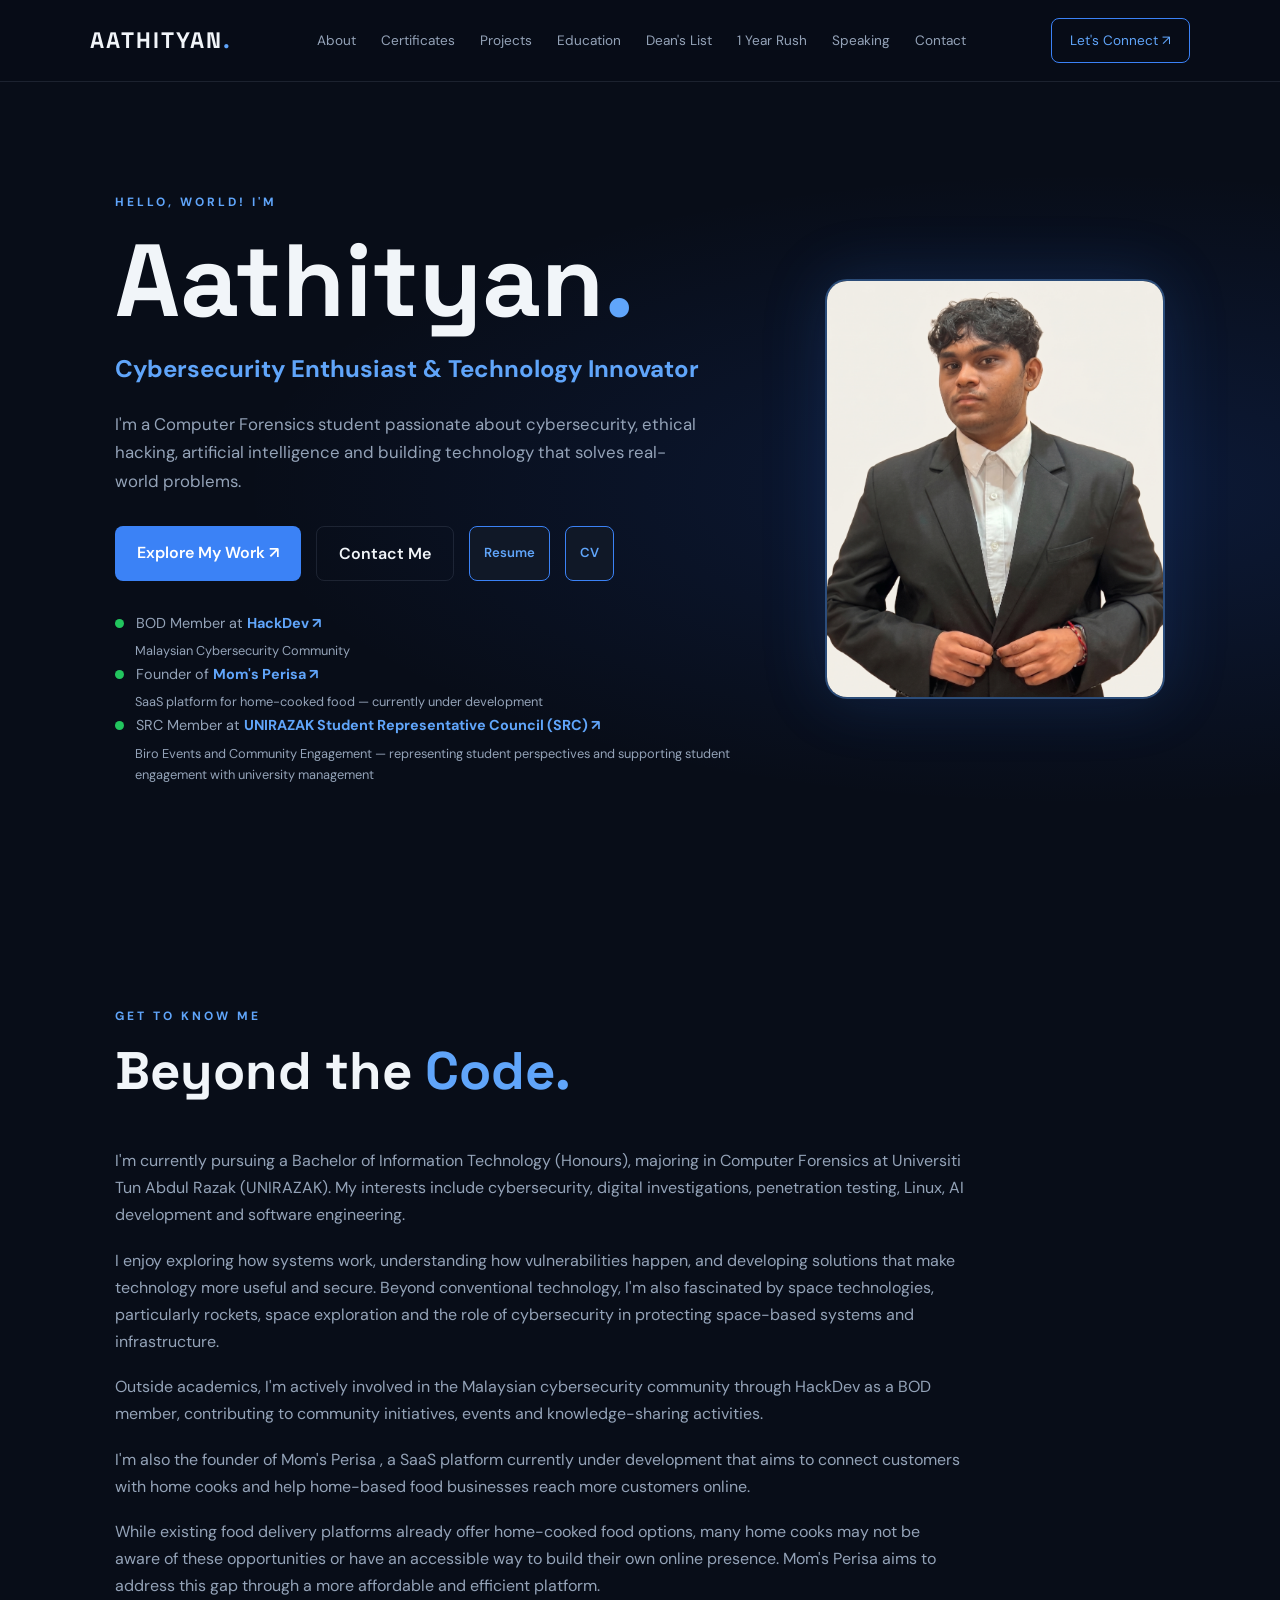
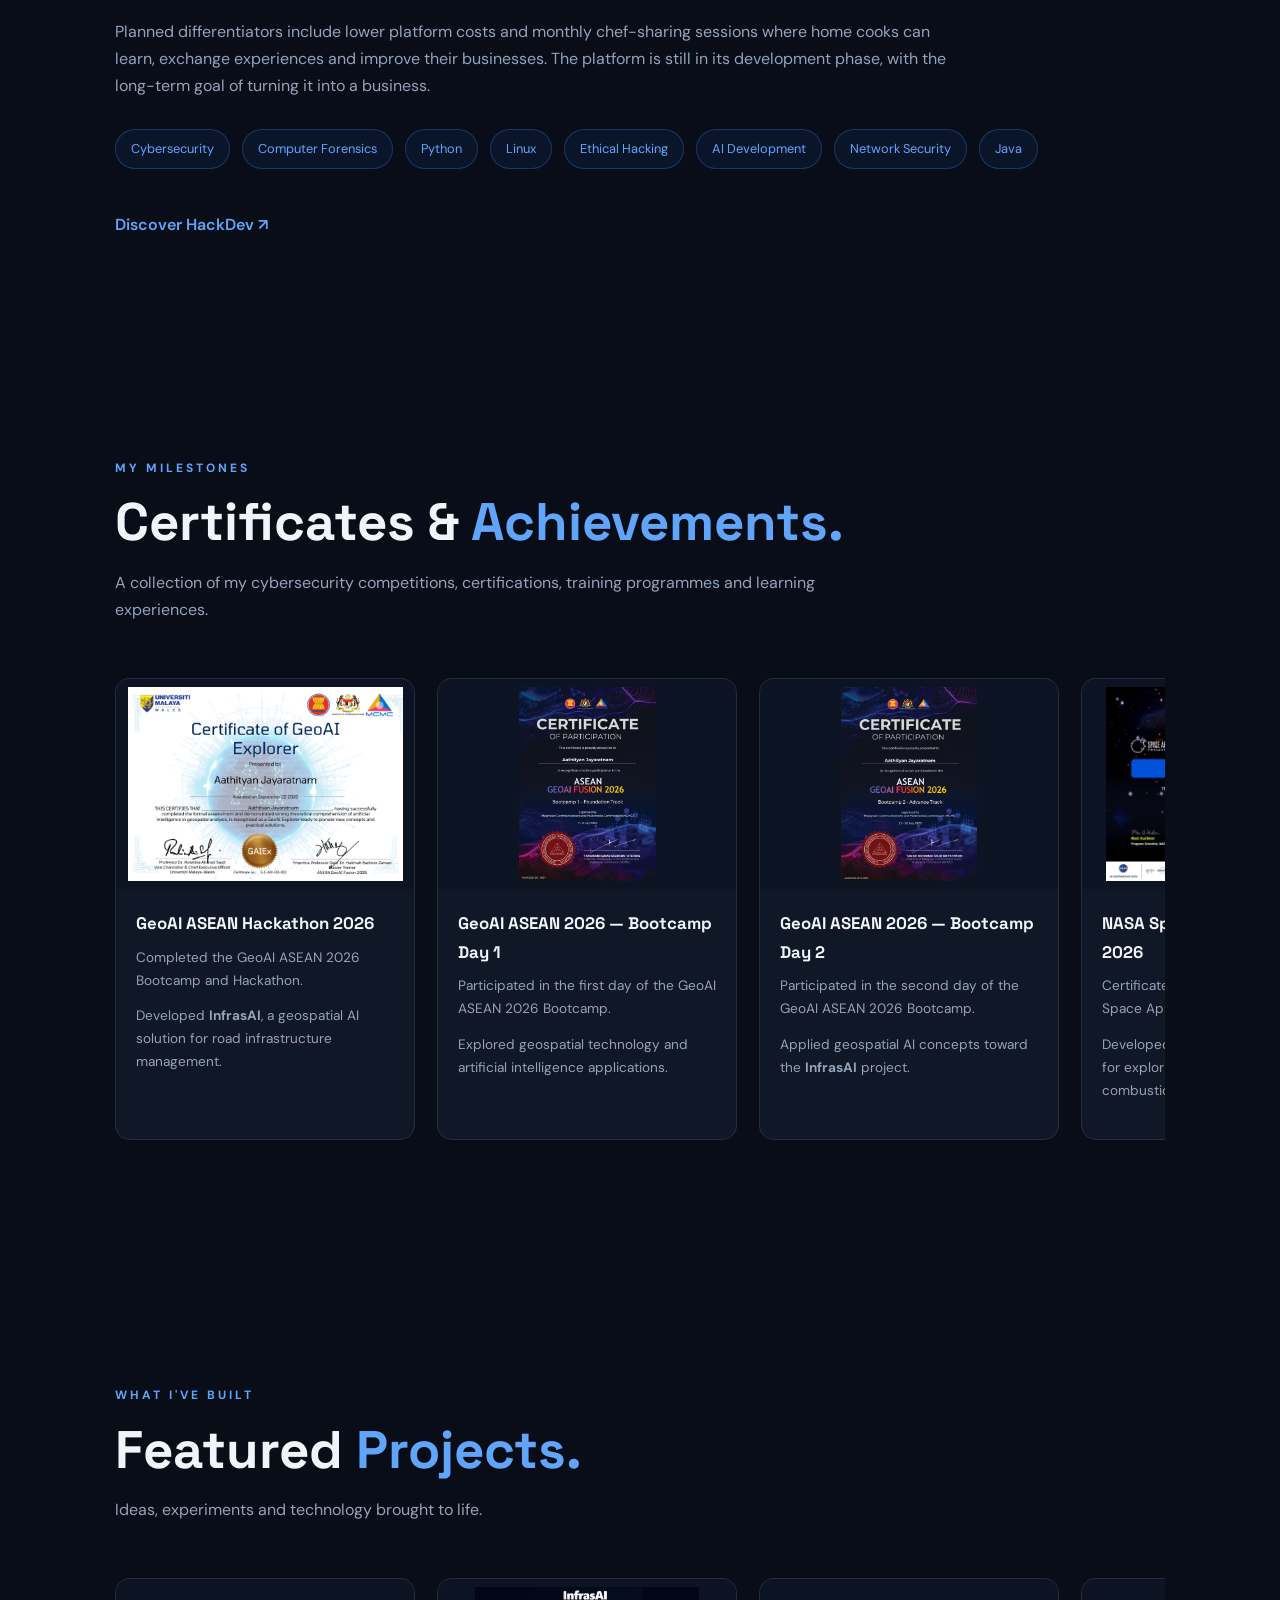
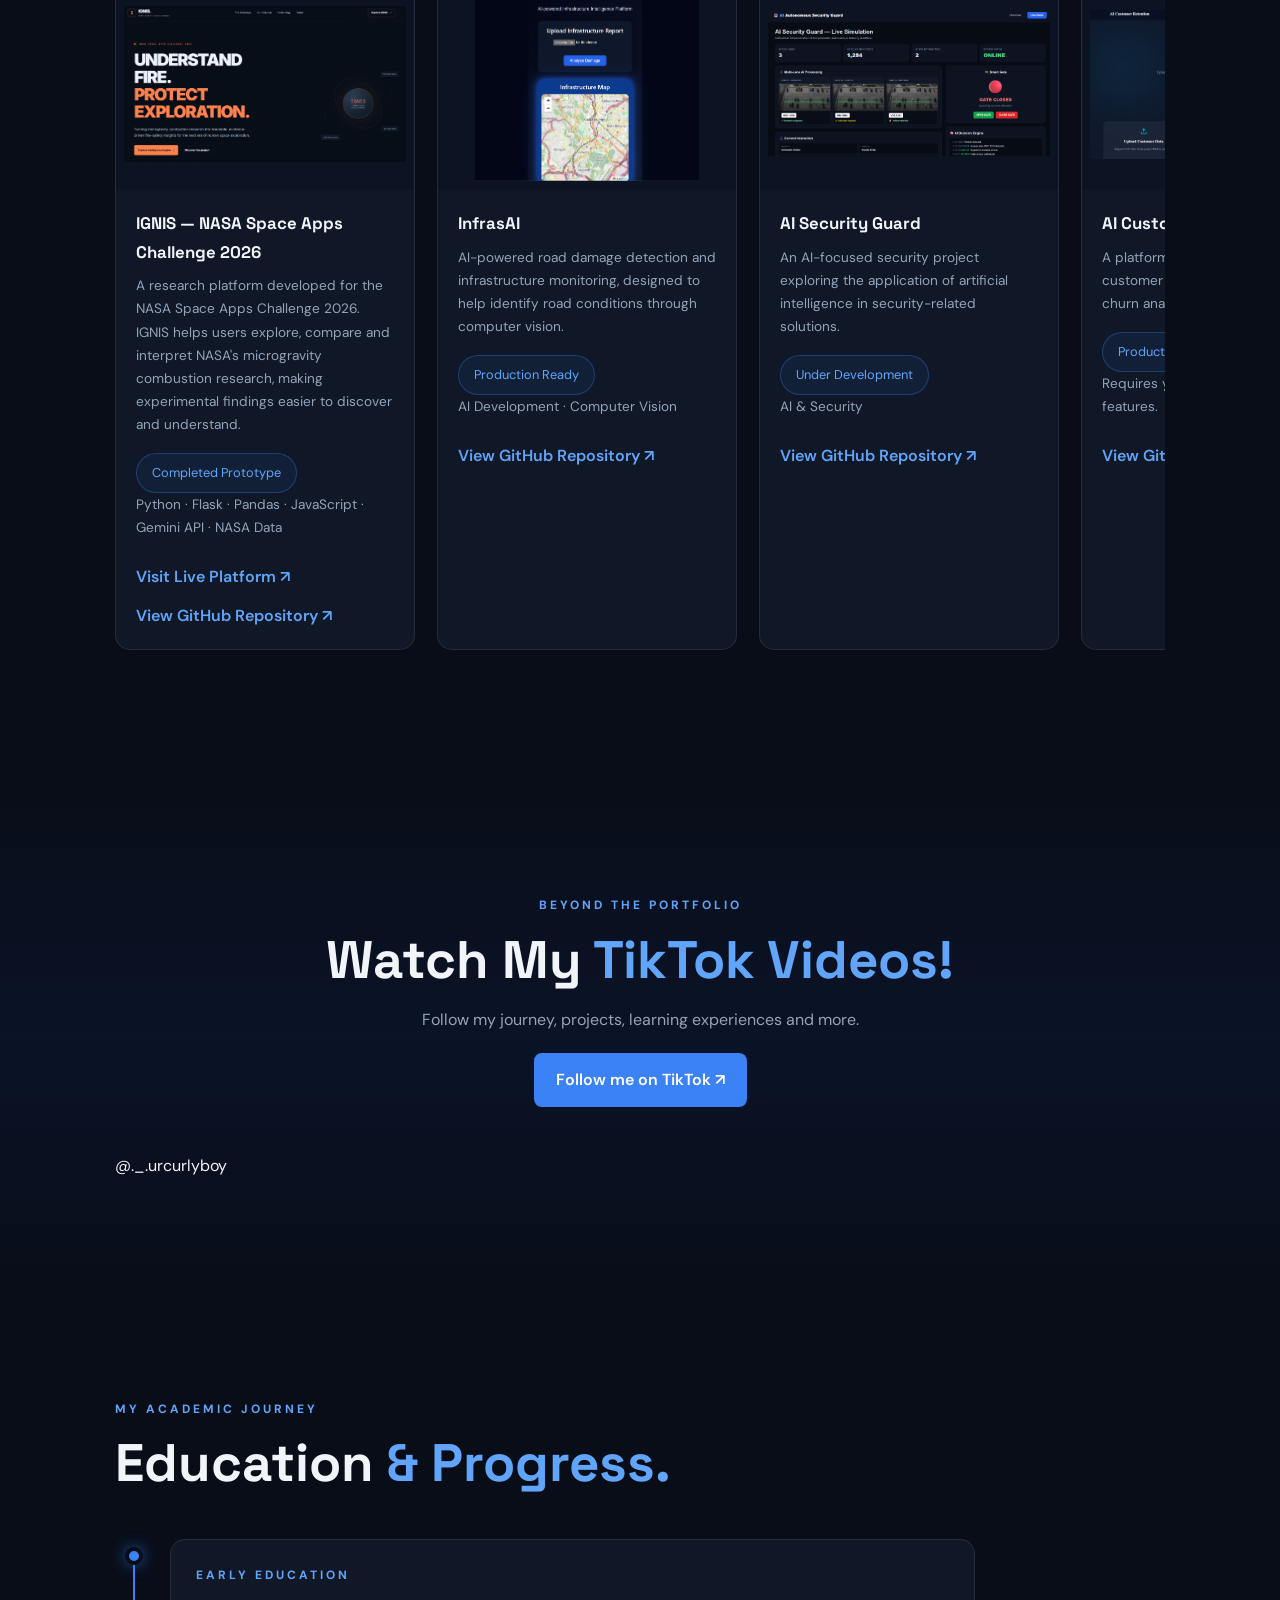
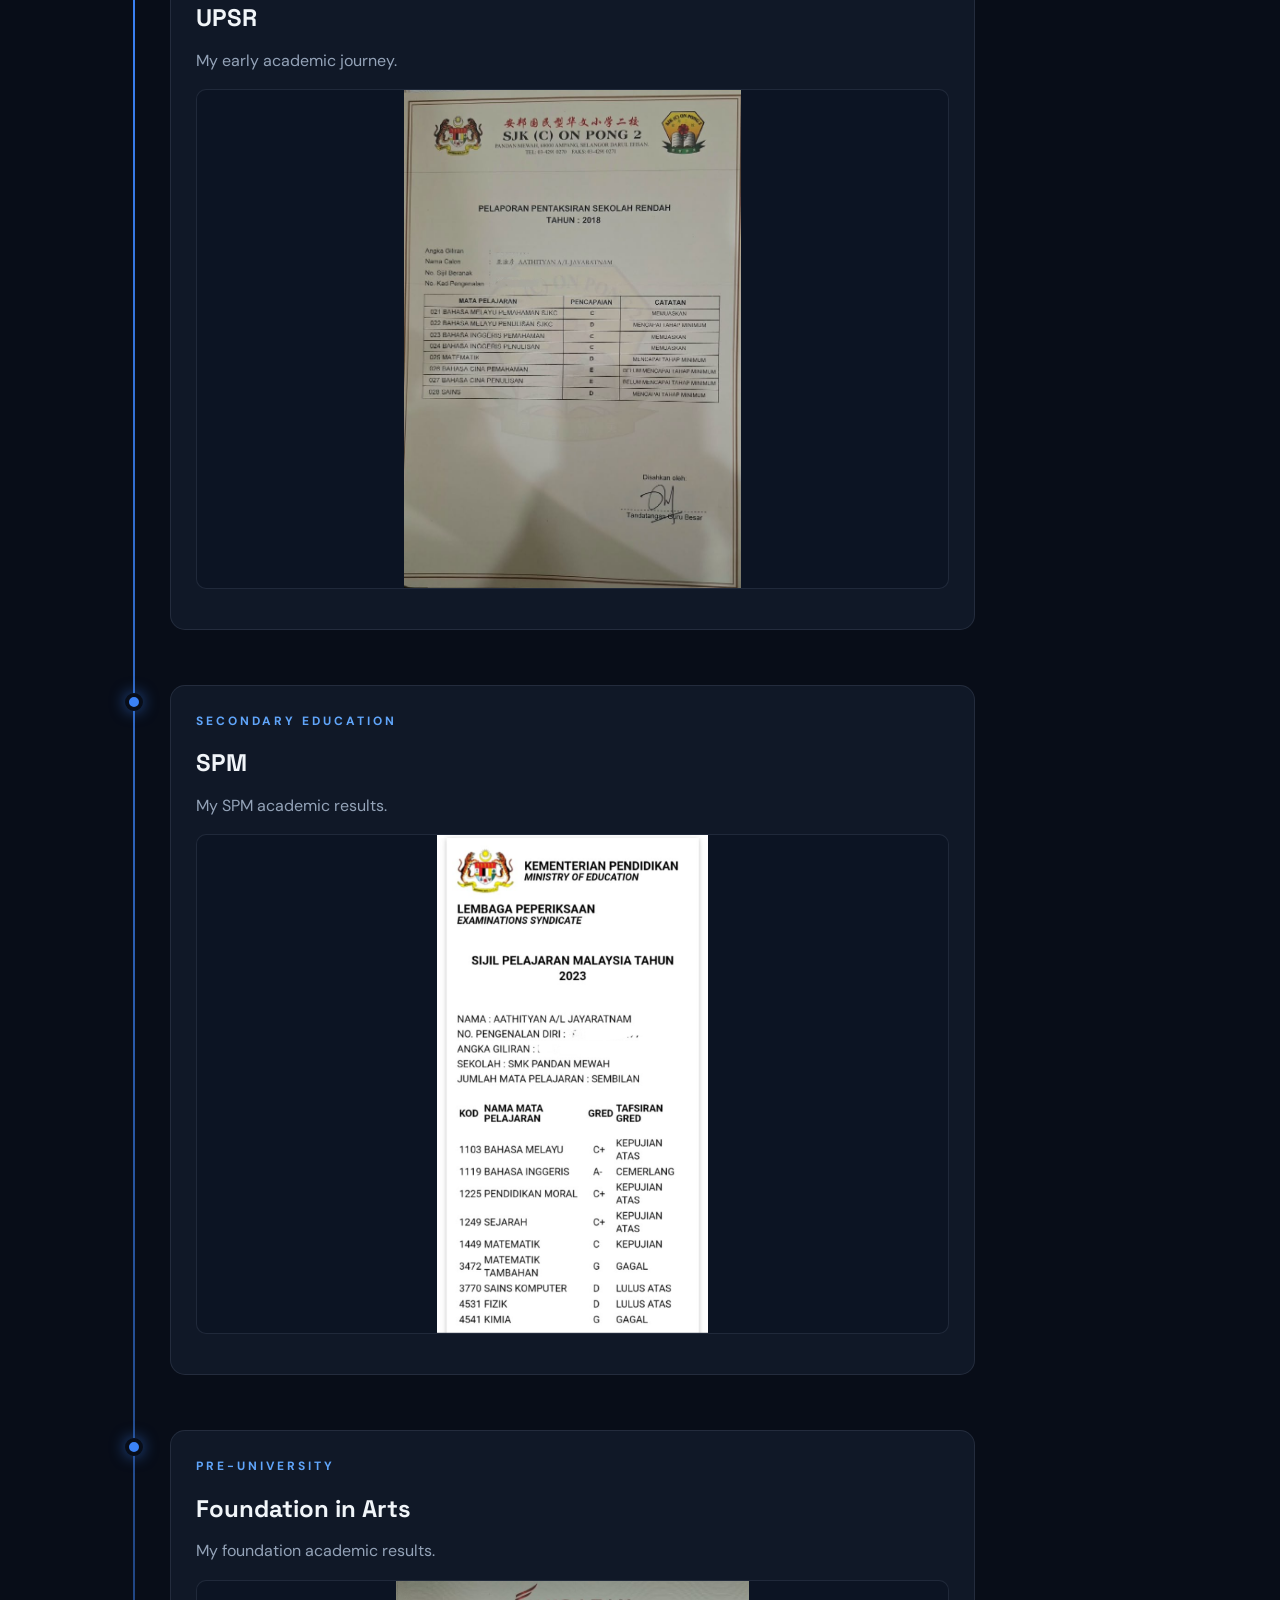
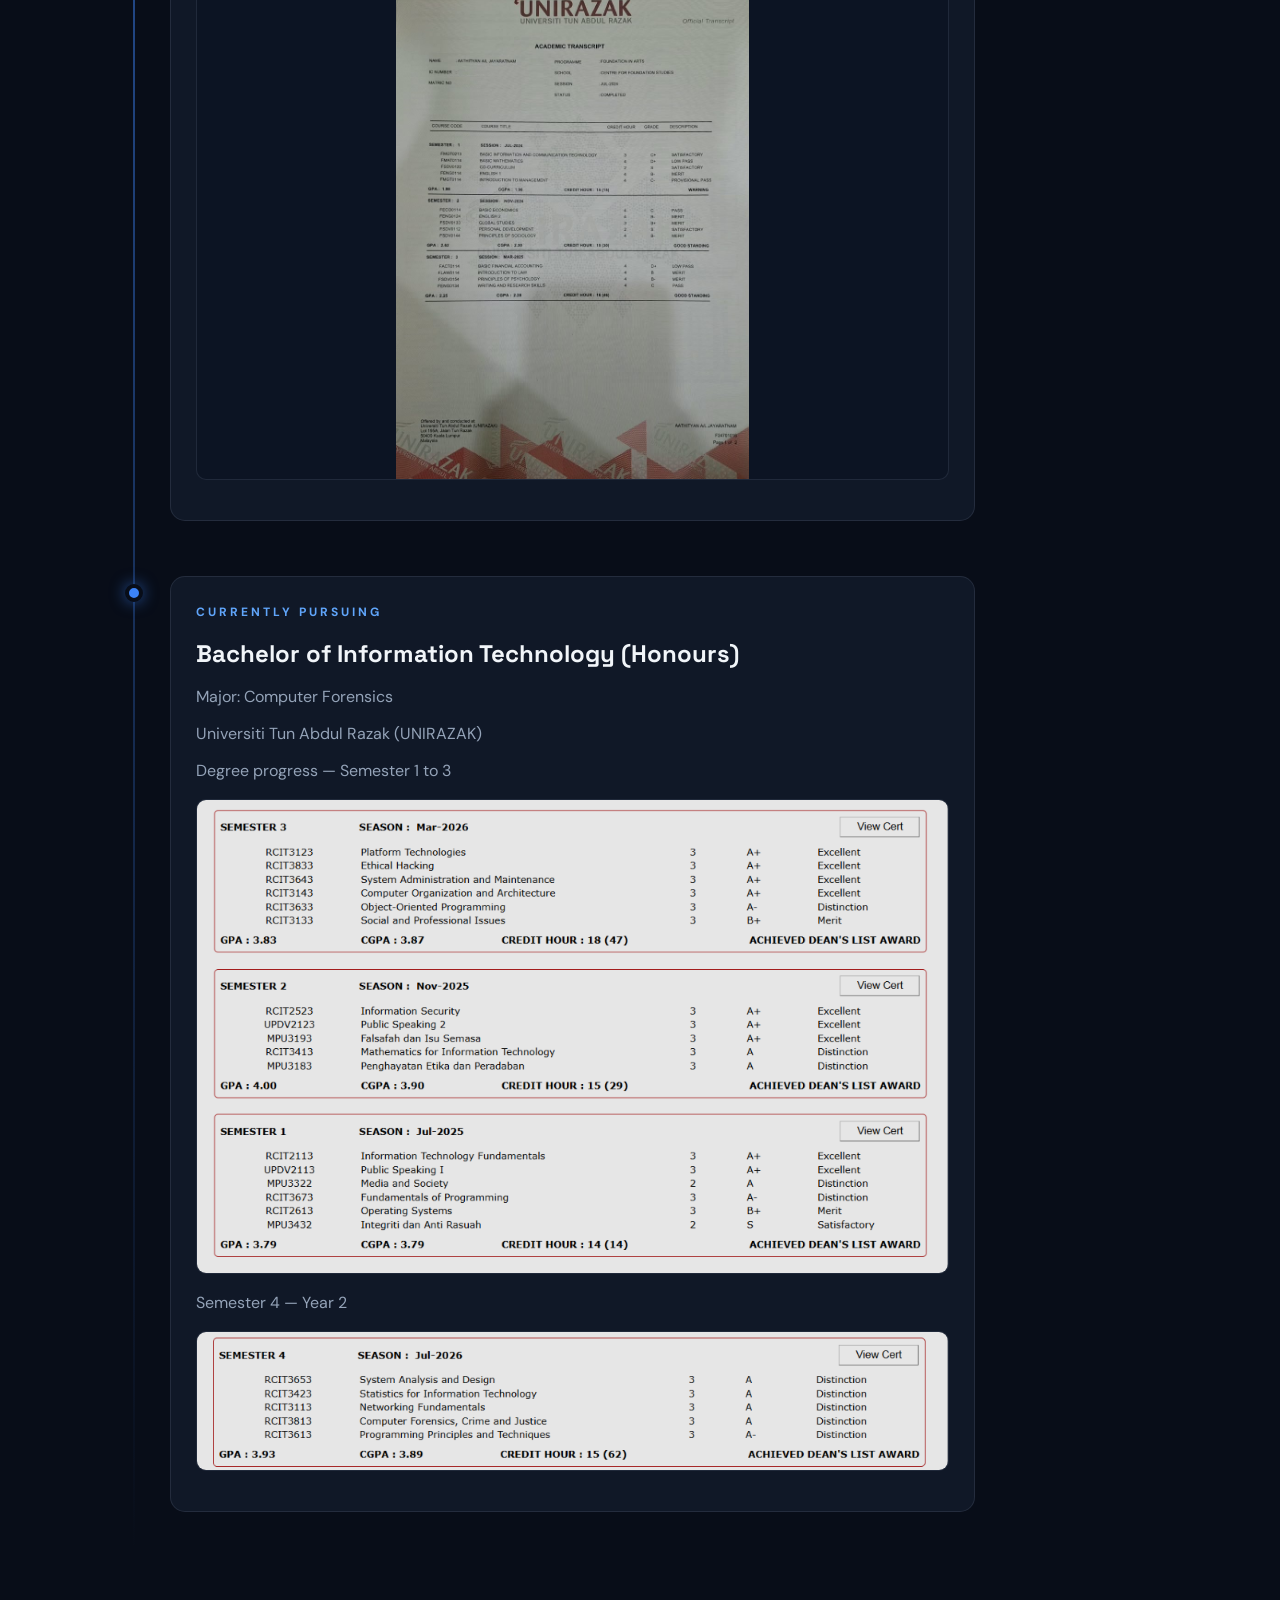
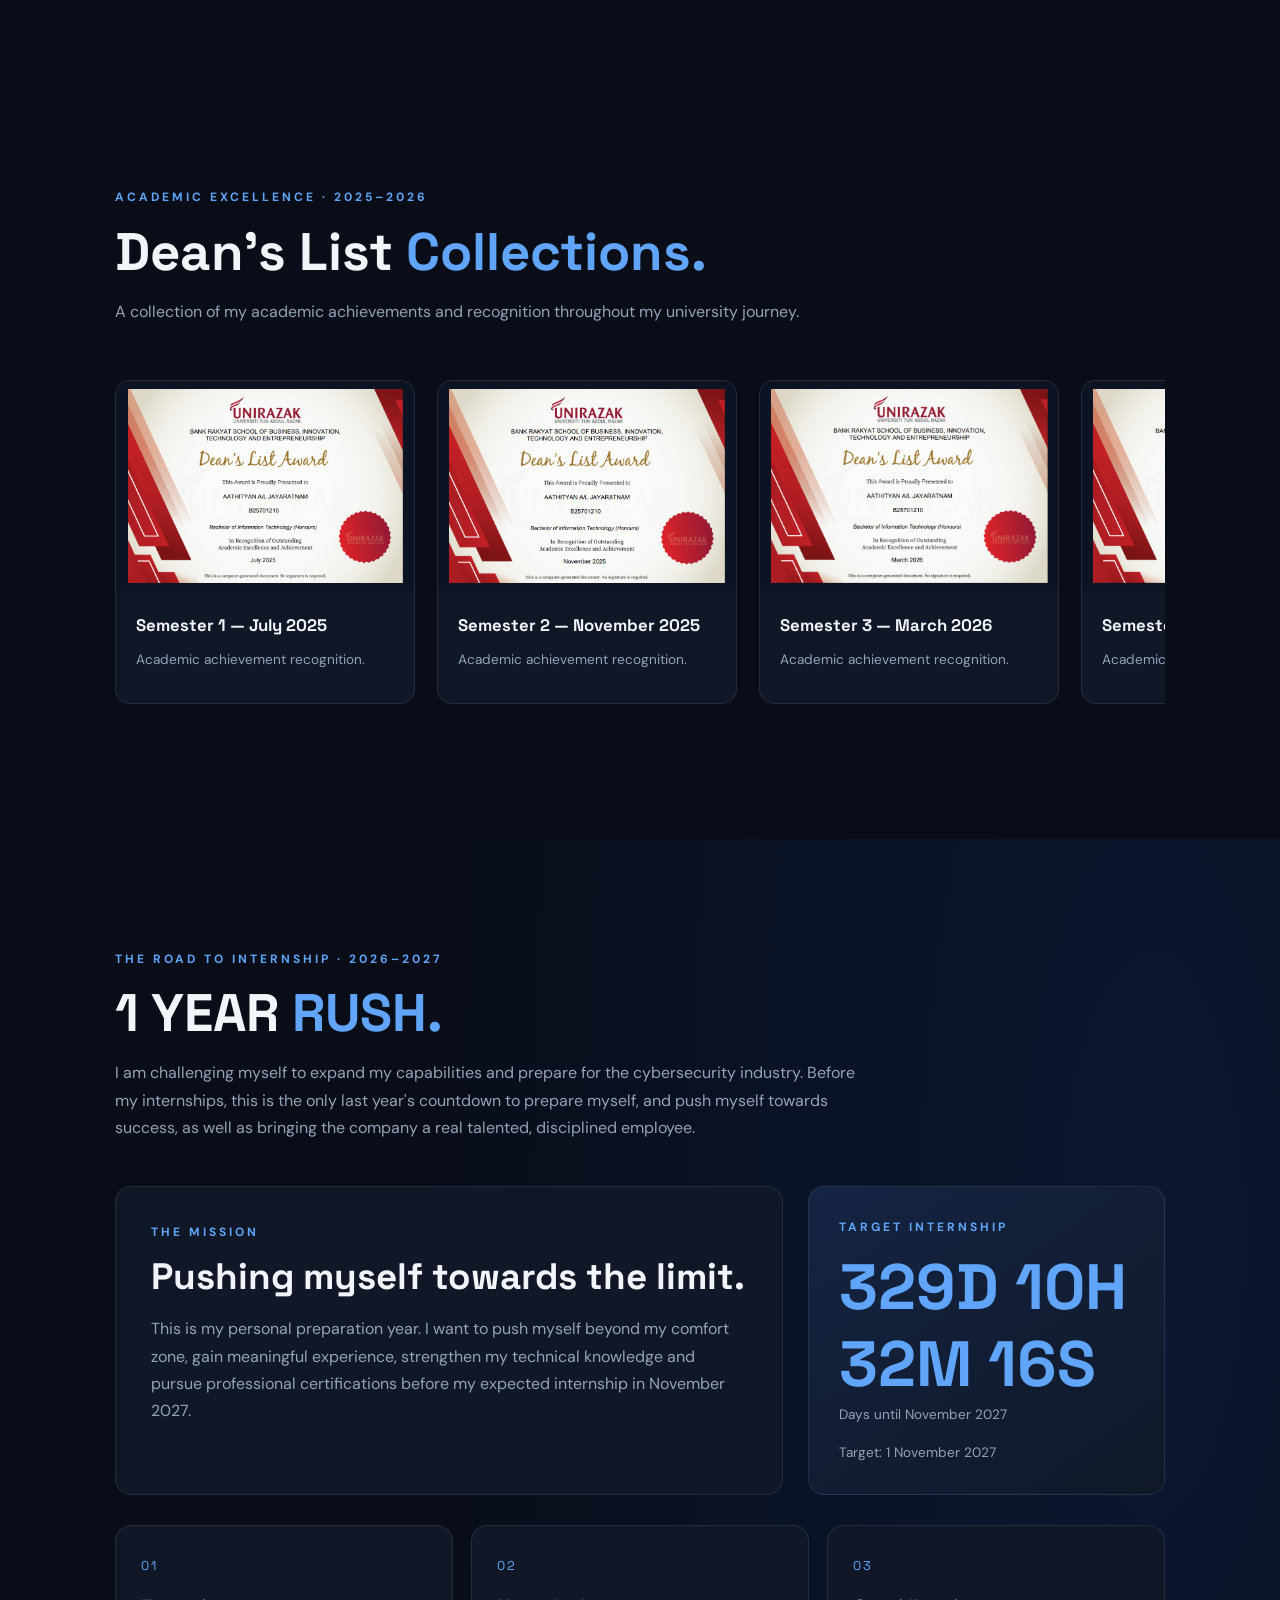
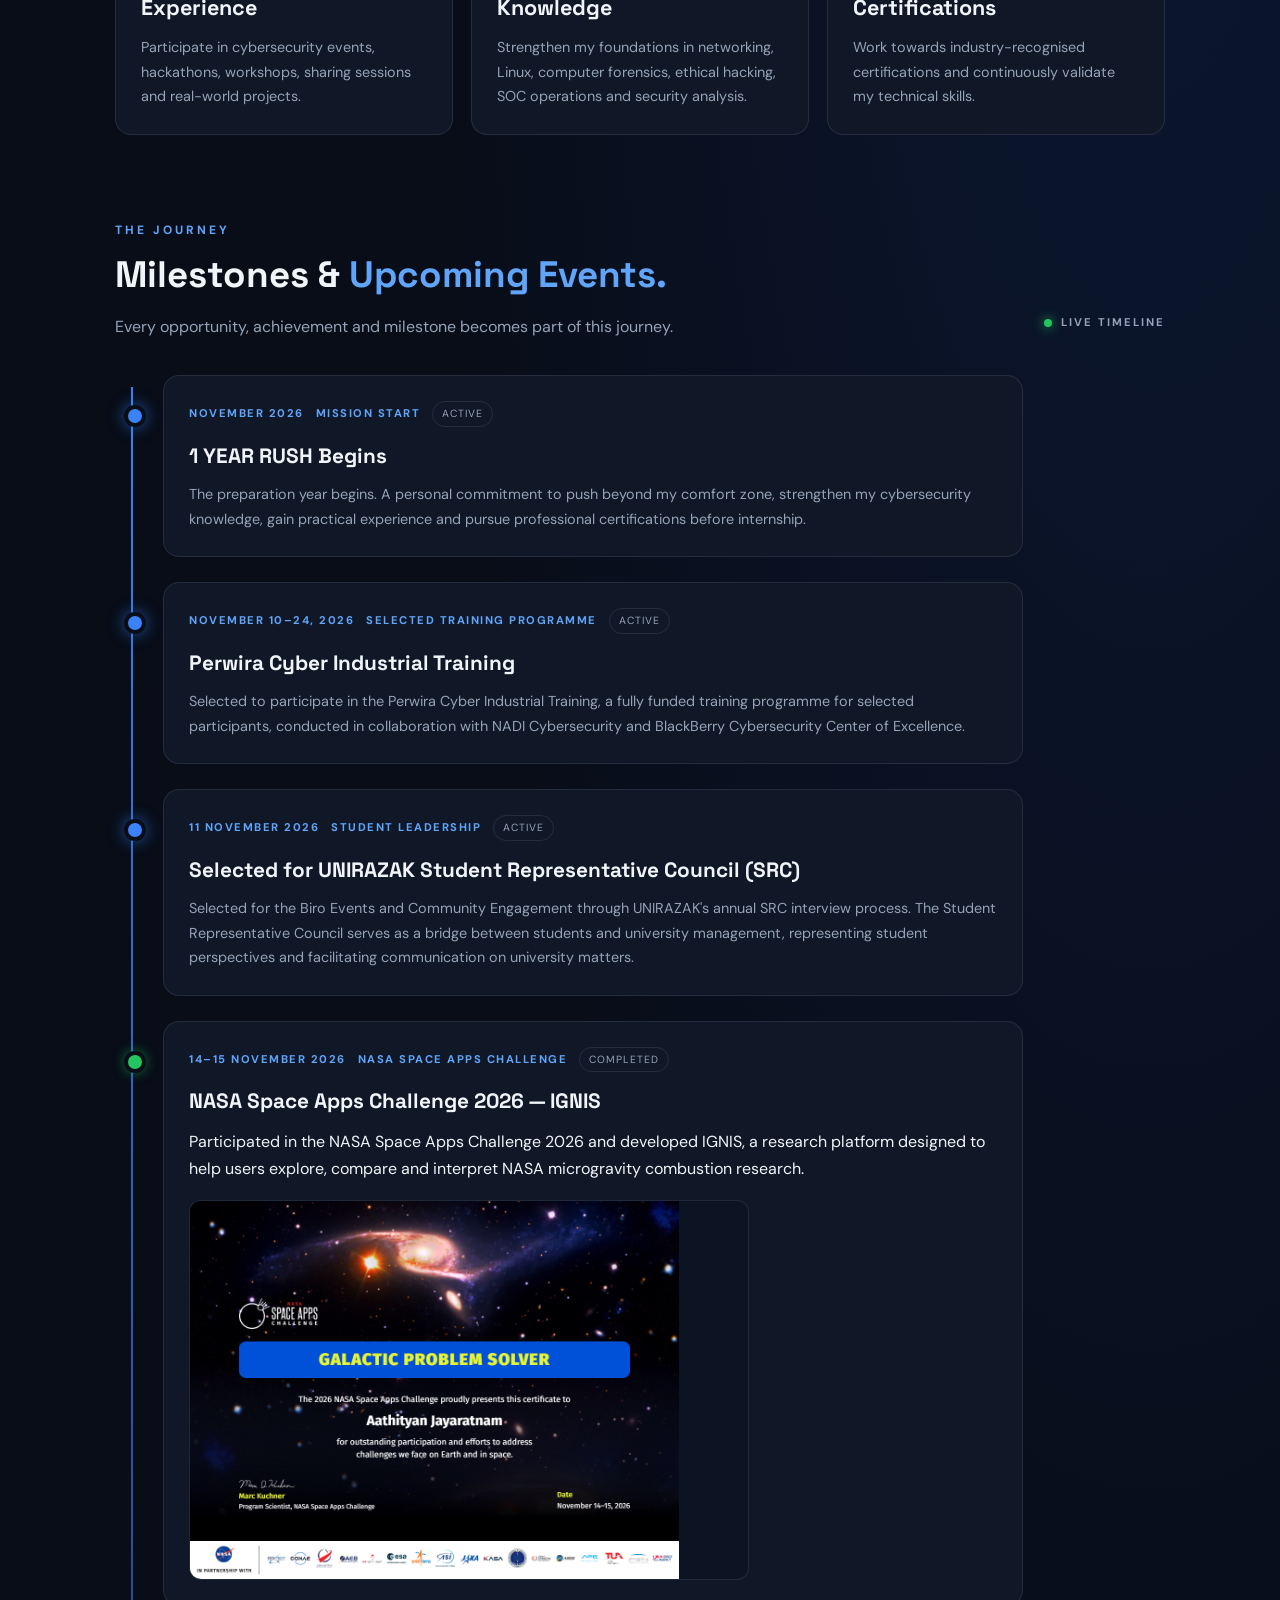
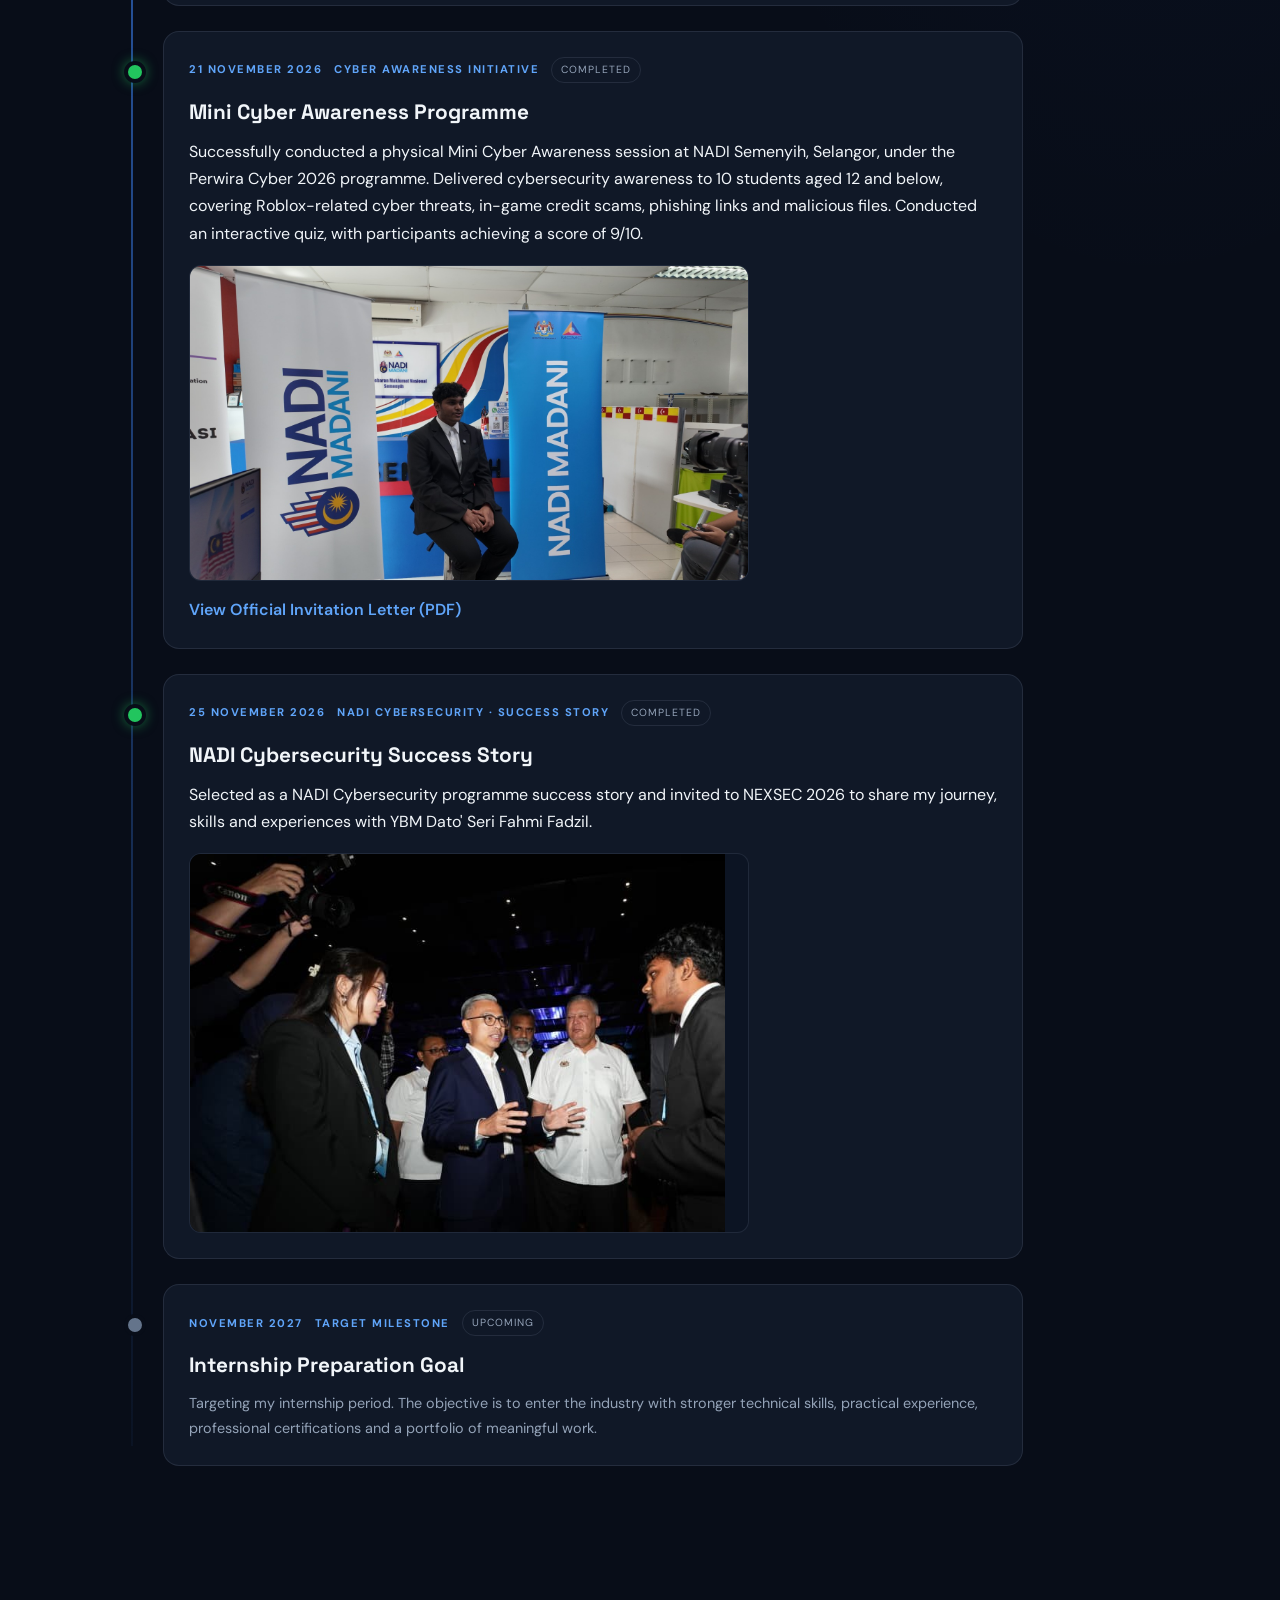
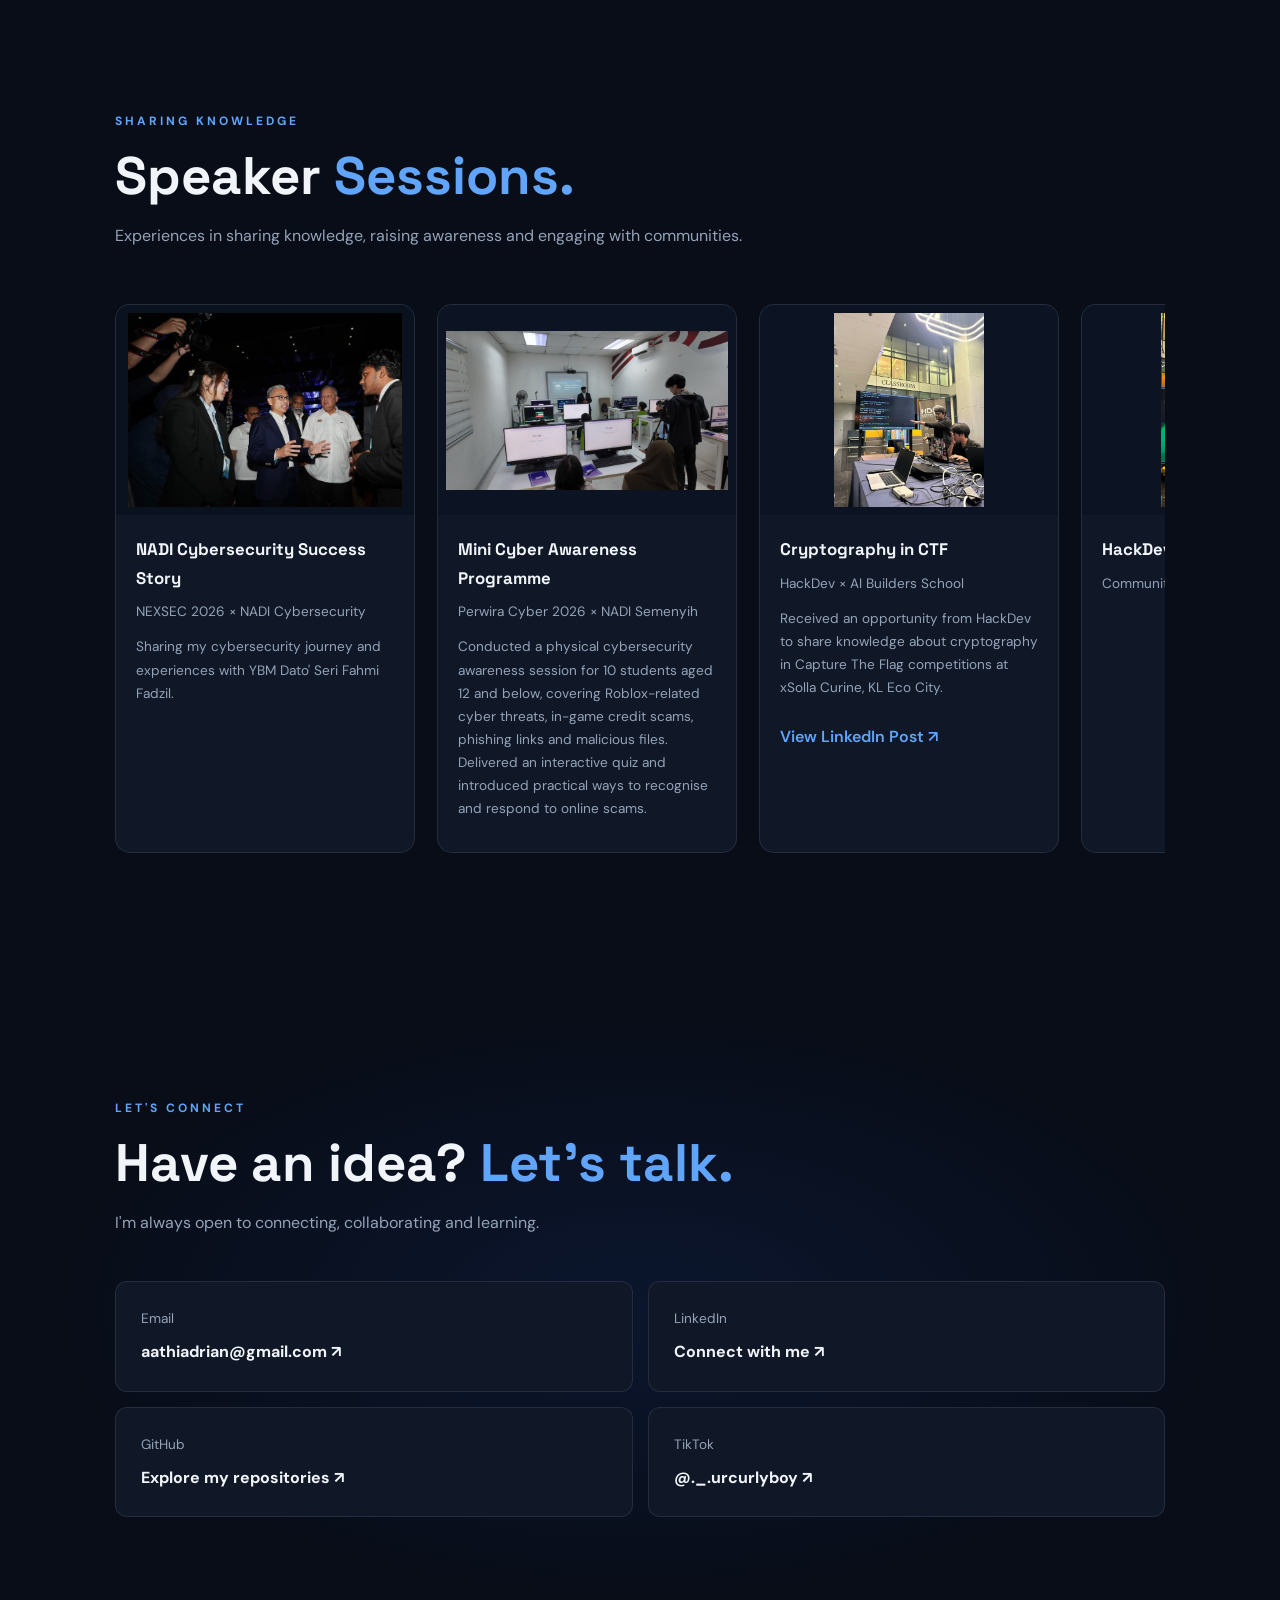
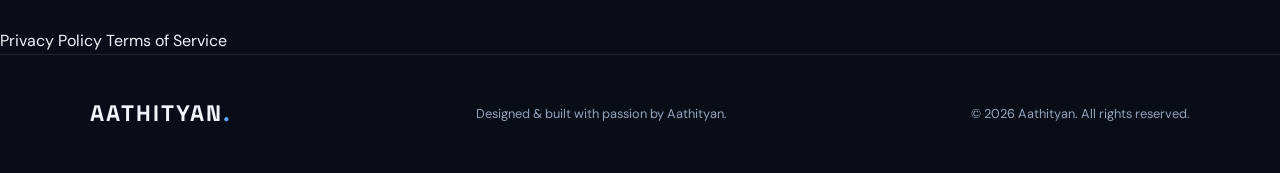
==== commit 0f068e43: "Add NADI success story video and portfolio updates" ====
--- a/index.html
+++ b/index.html
@@ -836,6 +836,34 @@
     </div>
 
     <div class="horizontal-track">
+
+        <!-- NADI CYBERSECURITY SUCCESS STORY VIDEO -->
+        <article class="image-card video-card">
+            <button
+                class="video-card-trigger"
+                type="button"
+                data-video-src="speaker%20session/meet%20w%20fahmi%20fadzil.mp4"
+                aria-label="Watch NADI Cybersecurity Success Story video">
+
+                <img
+                    src="1%20year%20rush/meet%20YBM%20Fahmi%20Fadzil.jpeg"
+                    alt="Meeting YBM Dato' Seri Fahmi Fadzil at NEXSEC 2026">
+
+                <span class="video-play-icon" aria-hidden="true">
+                    <i class="fa-solid fa-circle-play"></i>
+                </span>
+            </button>
+
+            <div class="card-info">
+                <h3>NADI Cybersecurity Success Story</h3>
+                <p>NEXSEC 2026 × NADI Cybersecurity</p>
+                <p>
+                    Sharing my cybersecurity journey and experiences
+                    with YBM Dato' Seri Fahmi Fadzil.
+                </p>
+            </div>
+        </article>
+
         <article class="image-card">
             <img src="speaker%20session/MCA%20Session.jpeg"
                  alt="Mini Cyber Awareness session at NADI Semenyih">
--- a/style.css
+++ b/style.css
@@ -338,6 +338,14 @@
     object-fit: contain;
     background: #0c1423;
     padding: 8px;
+}
+
+.image-card > video {
+    display: block;
+    width: 100%;
+    height: 210px;
+    object-fit: contain;
+    background: #0c1423;
 }
 
 .card-info {
@@ -1075,3 +1083,115 @@
     display: inline-block;
     margin-top: 15px;
 }
+
+
+/* =========================================
+   NADI CYBERSECURITY VIDEO CARD & POPUP
+========================================= */
+
+.video-card-trigger {
+    position: relative;
+    display: block;
+    width: 100%;
+    padding: 0;
+    border: 0;
+    background: #0c1423;
+    cursor: pointer;
+    overflow: hidden;
+}
+
+.video-card-trigger img {
+    display: block;
+    width: 100%;
+    height: 210px;
+    object-fit: contain;
+    background: #0c1423;
+    padding: 8px;
+    transition: transform 0.3s ease;
+}
+
+.video-card-trigger:hover img {
+    transform: scale(1.04);
+}
+
+.video-play-icon {
+    position: absolute;
+    inset: 0;
+    display: grid;
+    place-items: center;
+    color: white;
+    font-size: 3rem;
+    background: rgba(0, 0, 0, 0.12);
+    transition: background 0.3s ease, transform 0.3s ease;
+}
+
+.video-card-trigger:hover .video-play-icon {
+    background: rgba(0, 0, 0, 0.35);
+    transform: scale(1.02);
+}
+
+.video-preview {
+    position: fixed;
+    inset: 0;
+    z-index: 3000;
+    display: none;
+    align-items: center;
+    justify-content: center;
+    padding: 30px;
+    background: rgba(0, 0, 0, 0.94);
+    backdrop-filter: blur(12px);
+}
+
+.video-preview.active {
+    display: flex;
+}
+
+.video-preview-dialog {
+    position: relative;
+    width: min(1100px, 94vw);
+    max-height: 90vh;
+    padding: 18px;
+    background: #101827;
+    border: 1px solid rgba(255, 255, 255, 0.12);
+    border-radius: 15px;
+    box-shadow: 0 20px 70px rgba(0, 0, 0, 0.5);
+}
+
+.video-preview-dialog video {
+    display: block;
+    width: 100%;
+    max-height: 78vh;
+    background: #000;
+    border-radius: 8px;
+}
+
+.video-preview-close {
+    display: block;
+    margin-left: auto;
+    margin-bottom: 10px;
+    border: none;
+    background: transparent;
+    color: white;
+    font-size: 2rem;
+    line-height: 1;
+    cursor: pointer;
+}
+
+.video-preview-close:hover {
+    color: var(--primary-light);
+}
+
+@media (max-width: 600px) {
+    .video-preview {
+        padding: 12px;
+    }
+
+    .video-preview-dialog {
+        width: 100%;
+        padding: 10px;
+    }
+
+    .video-preview-dialog video {
+        max-height: 70vh;
+    }
+}
